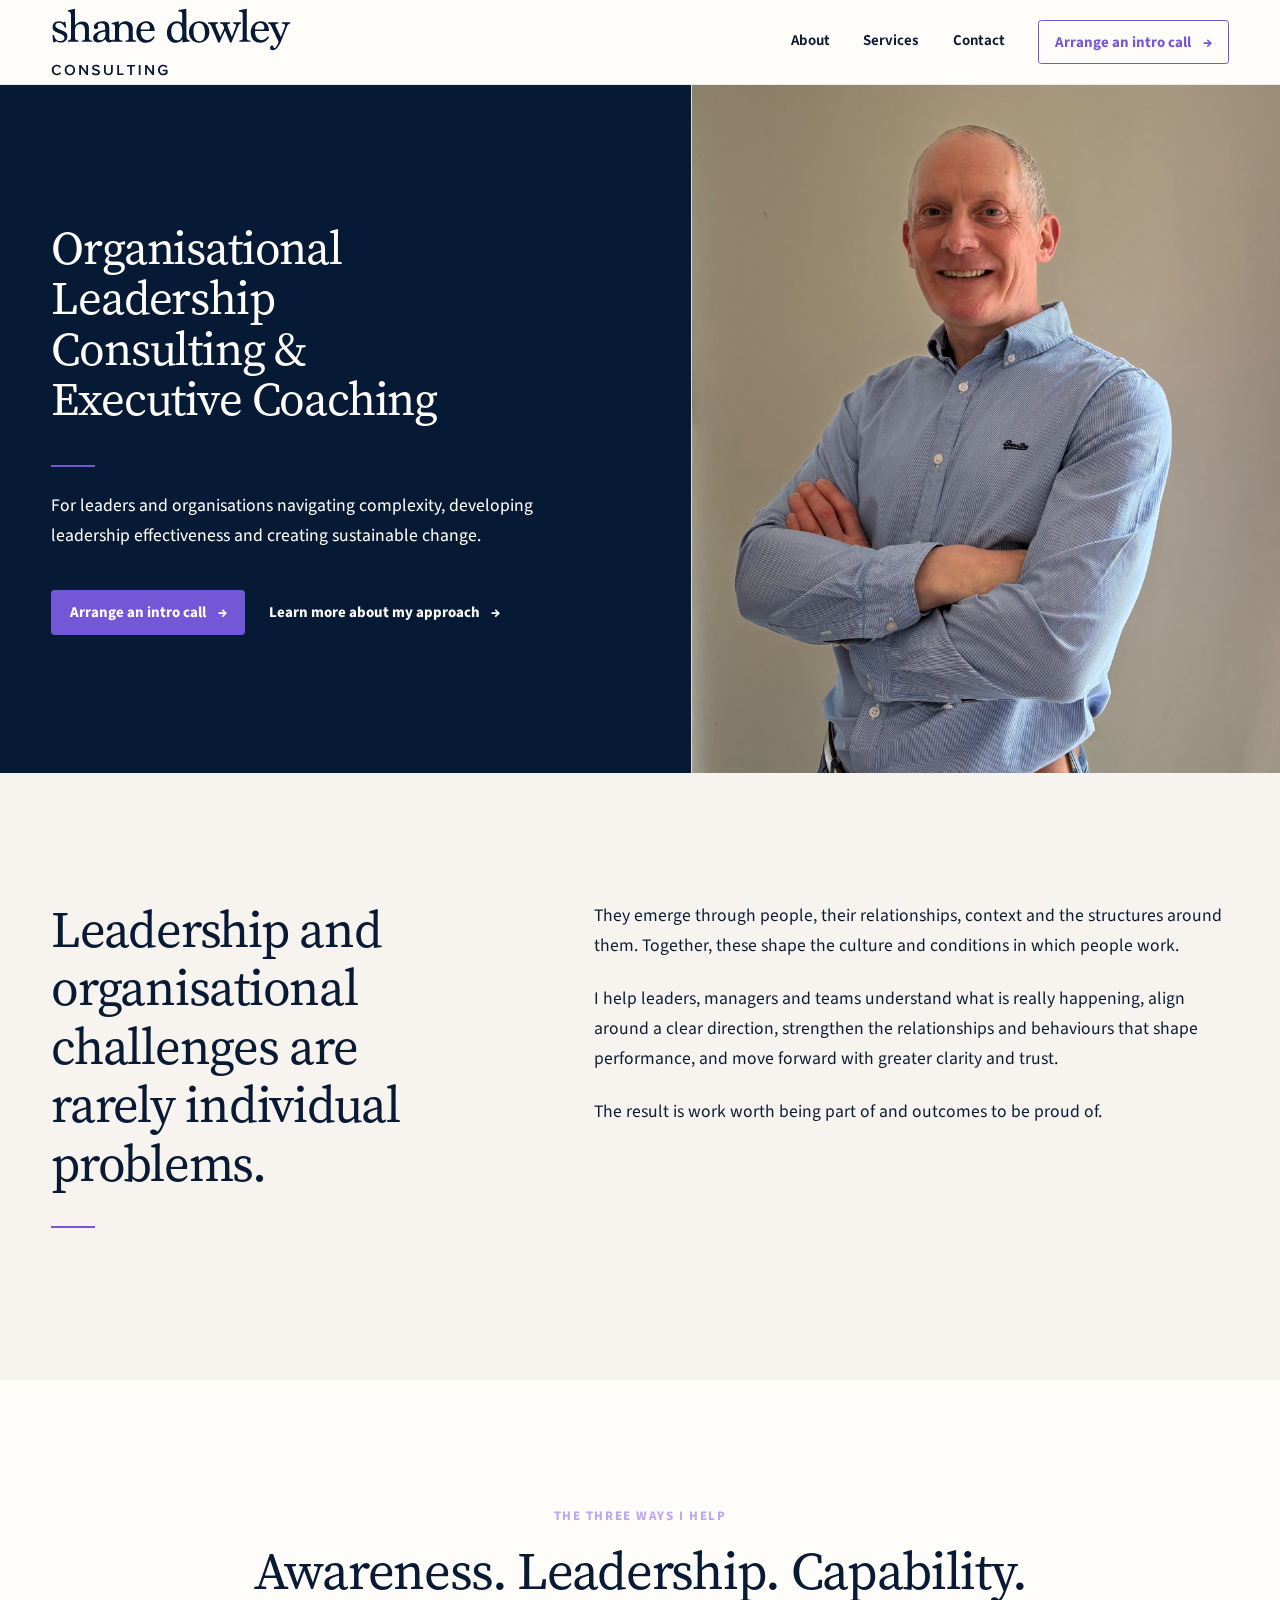
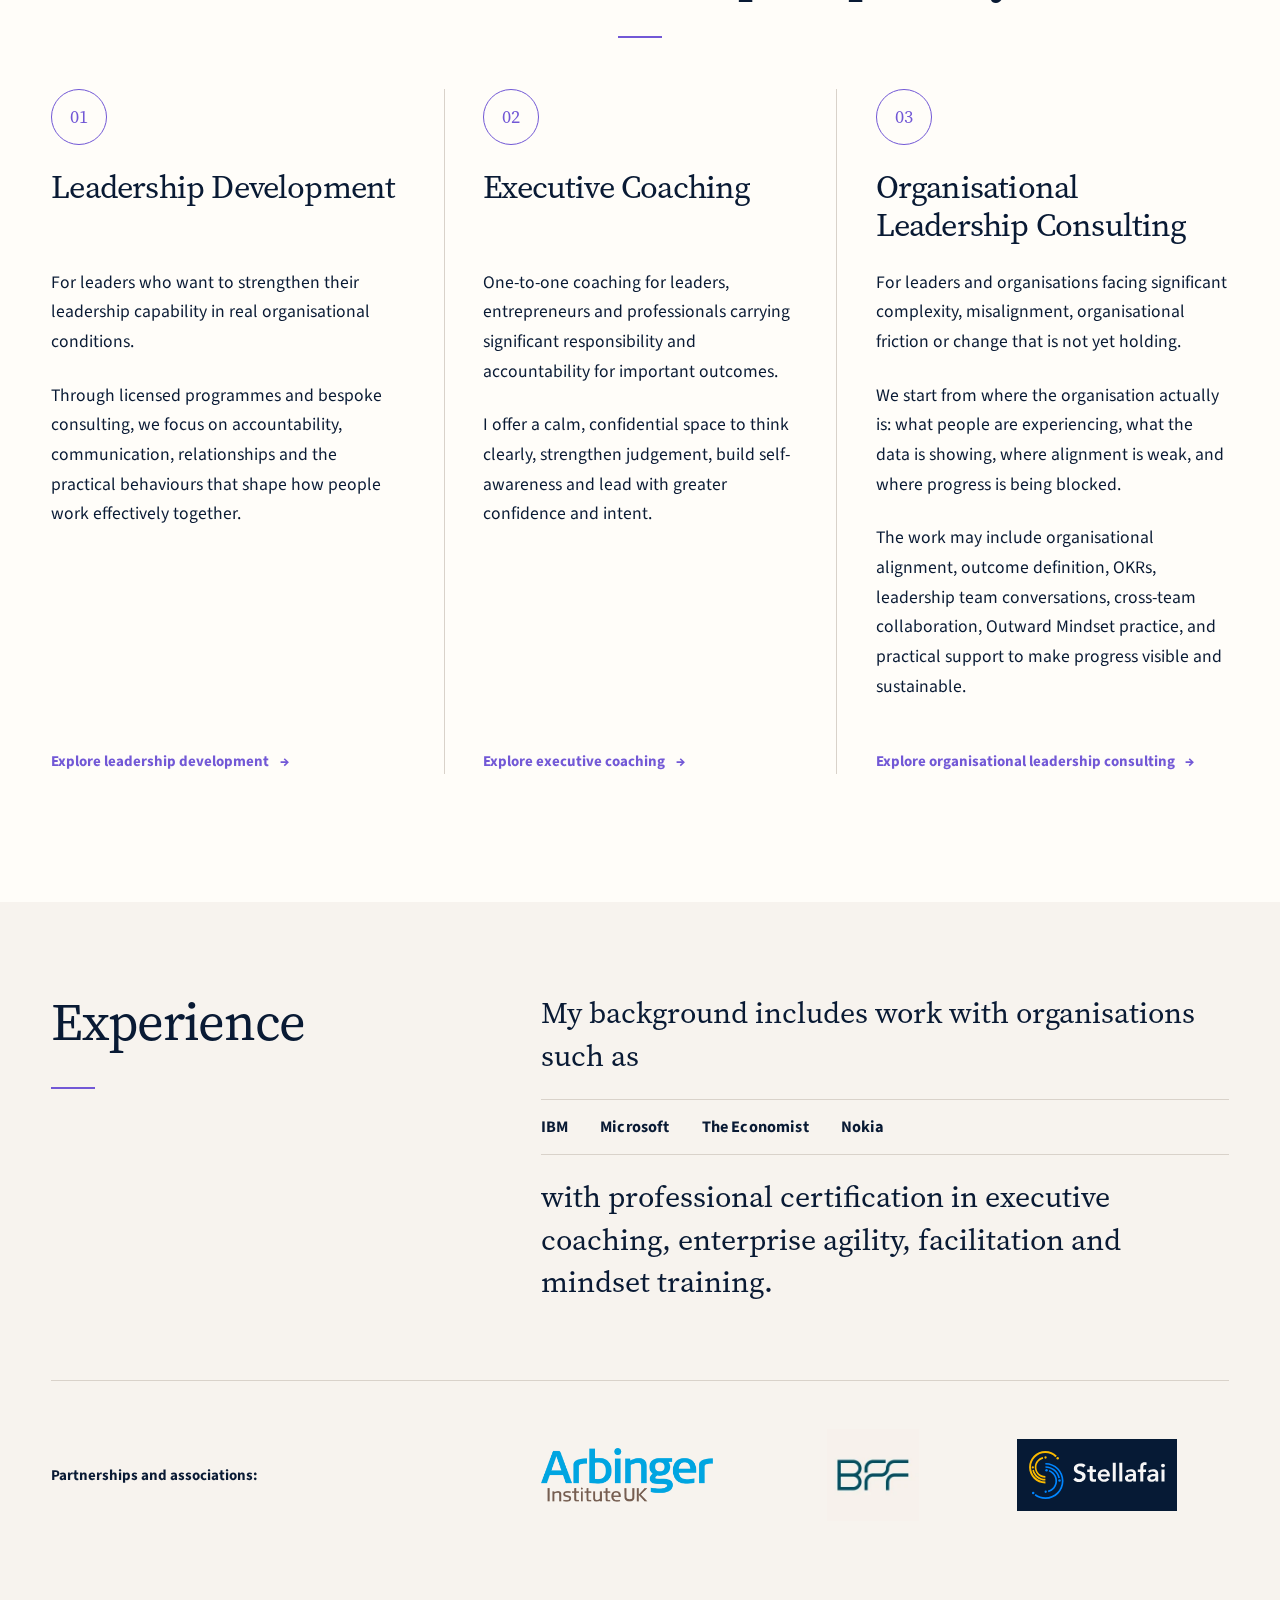
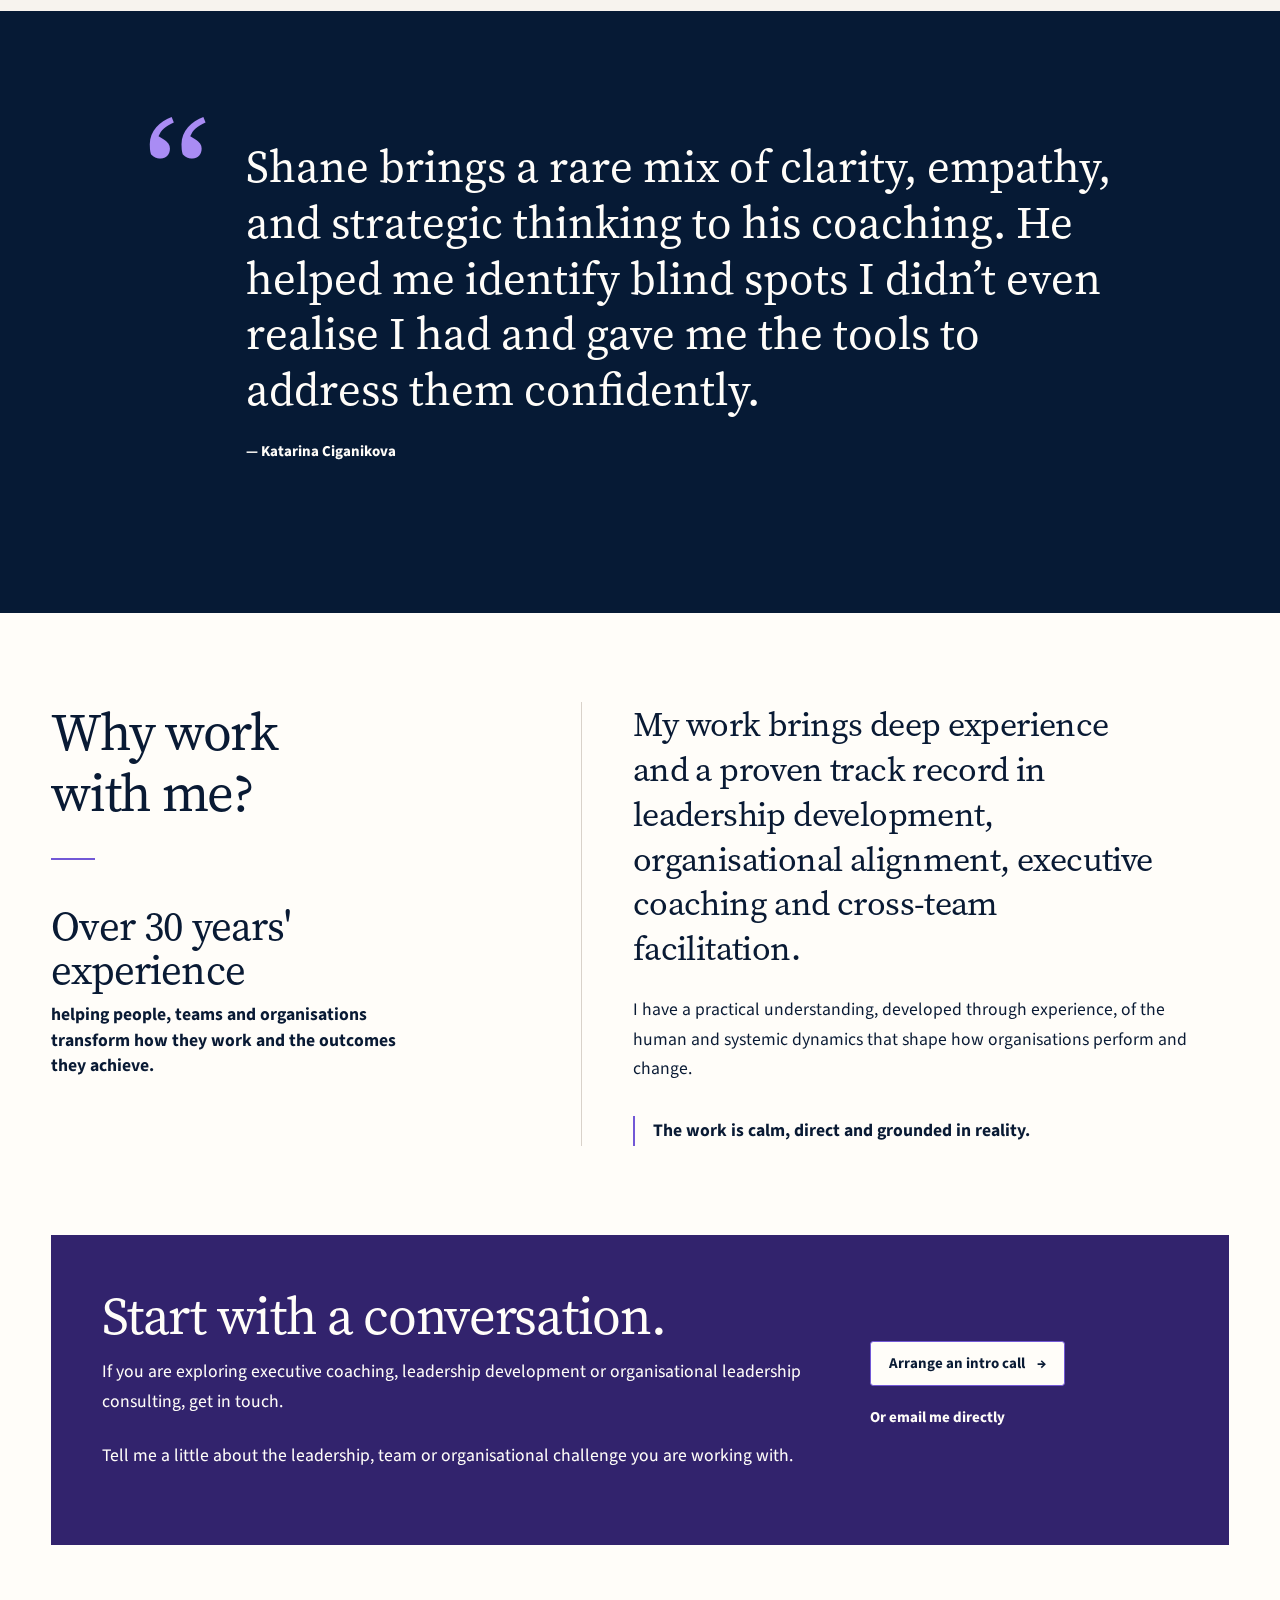
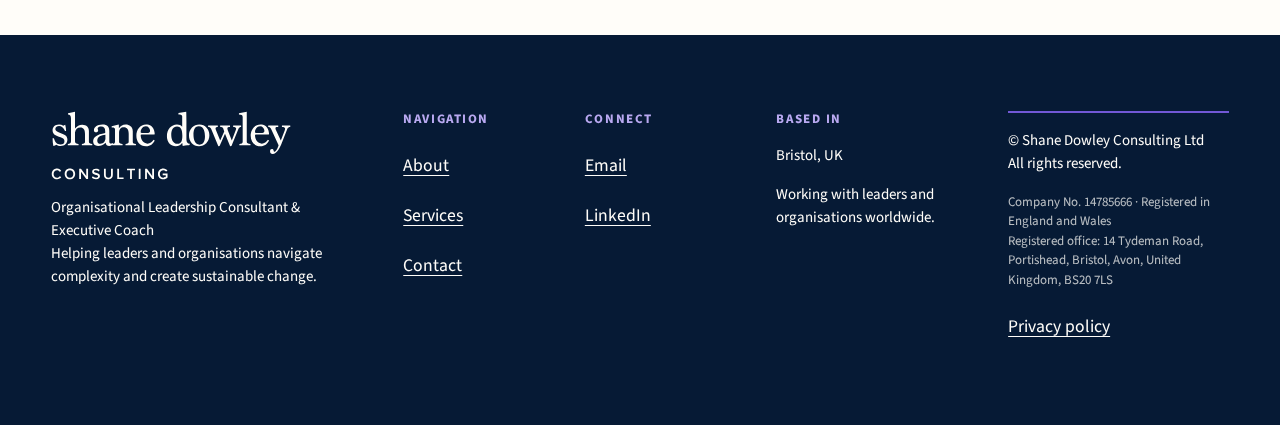
==== index.html @ 861326d1 "feat(site): publish production website" ====
<!doctype html>
<html lang="en-GB">
  <head>
    <meta charset="utf-8" />
    <meta name="viewport" content="width=device-width, initial-scale=1" />
    <meta
      name="description"
      content="For leaders and organisations navigating complexity, developing leadership effectiveness and creating sustainable change."
    />
    <meta name="theme-color" content="#061a35" />
    <title>
      Organisational Leadership Consulting &amp; Executive Coaching | Shane
      Dowley Consulting
    </title>
    <link rel="canonical" href="https://shanedowley.com/" />
    <link rel="icon" href="/favicon.ico" sizes="32x32" />
    <link rel="icon" href="/assets/brand/favicon.svg" type="image/svg+xml" />
    <link rel="apple-touch-icon" href="/assets/brand/apple-touch-icon.png" />
    <meta
      property="og:title"
      content="Organisational Leadership Consulting &amp; Executive Coaching | Shane Dowley Consulting"
    />
    <meta
      property="og:description"
      content="For leaders and organisations navigating complexity, developing leadership effectiveness and creating sustainable change."
    />
    <meta property="og:type" content="website" />
    <meta property="og:url" content="https://shanedowley.com/" />
    <meta
      property="og:image"
      content="https://shanedowley.com/assets/brand/linkedin-share.png"
    />
    <meta property="og:image:width" content="1200" />
    <meta property="og:image:height" content="630" />
    <meta
      property="og:image:alt"
      content="Shane Dowley Consulting — Organisational Leadership Consulting &amp; Executive Coaching"
    />
    <link rel="stylesheet" href="assets/css/site.css" />
    <script src="assets/js/site.js" defer></script>
  </head>
  <body>
    <a class="skip-link" href="#main">Skip to content</a>

    <header class="site-header" data-site-navigation>
      <div class="container site-header__inner">
        <a class="site-brand" href="index.html">
          <img
            class="brand-asset"
            src="assets/brand/shane-dowley-consulting-logo-dark.svg"
            alt="Shane Dowley Consulting"
          />
        </a>

        <button
          class="menu-toggle"
          type="button"
          aria-expanded="false"
          aria-controls="primary-navigation"
          data-menu-toggle
          hidden
        >
          Menu
        </button>

        <nav
          class="primary-nav"
          id="primary-navigation"
          aria-label="Primary"
          data-menu-panel
          data-open="false"
        >
          <a class="primary-nav__link" href="about.html">About</a>
          <a class="primary-nav__link" href="services.html">Services</a>
          <a class="primary-nav__link" href="contact.html">Contact</a>
          <a
            class="intro-link"
            href="https://calendly.com/shanedowley/intro-session"
            >Arrange an intro call <span aria-hidden="true">→</span></a
          >
        </nav>
      </div>
    </header>

    <main id="main" tabindex="-1">
      <section class="home-hero" aria-labelledby="home-heading">
        <div class="home-hero__grid">
          <div class="home-hero__content">
            <h1 id="home-heading">
              Organisational Leadership Consulting &amp; Executive Coaching
            </h1>
            <span class="accent-rule" aria-hidden="true"></span>
            <p>
              For leaders and organisations navigating complexity, developing
              leadership effectiveness and creating sustainable change.
            </p>
            <div class="cluster home-hero__actions">
              <a
                class="button-link"
                href="https://calendly.com/shanedowley/intro-session"
                >Arrange an intro call <span aria-hidden="true">→</span></a
              >
              <a class="text-link" href="about.html"
                >Learn more about my approach
                <span aria-hidden="true">→</span></a
              >
            </div>
          </div>
          <div class="portrait-media home-hero__portrait">
            <picture class="portrait-media__picture">
              <source
                srcset="assets/img/shane-portrait.webp"
                type="image/webp"
              />
              <img
                class="portrait-media__image"
                src="assets/img/shane-portrait.jpg"
                alt="Shane Dowley"
                width="1800"
                height="2689"
                loading="eager"
                fetchpriority="high"
                decoding="async"
              />
            </picture>
          </div>
        </div>
      </section>

      <section
        class="section section--spacious"
        aria-labelledby="positioning-heading"
      >
        <div class="container positioning-grid">
          <div>
            <h2 class="positioning-grid__statement" id="positioning-heading">
              Leadership and organisational challenges are rarely individual
              problems.
            </h2>
            <span class="accent-rule" aria-hidden="true"></span>
          </div>
          <div class="reading-width">
            <p>
              They emerge through people, their relationships, context and the
              structures around them. Together, these shape the culture and
              conditions in which people work.
            </p>
            <p>
              I help leaders, managers and teams understand what is really
              happening, align around a clear direction, strengthen the
              relationships and behaviours that shape performance, and move
              forward with greater clarity and trust.
            </p>
            <p>
              The result is work worth being part of and outcomes to be proud
              of.
            </p>
          </div>
        </div>
      </section>

      <section
        class="section section--spacious services-overview"
        aria-labelledby="services-heading"
      >
        <div class="container">
          <div class="section-heading--centred">
            <p class="site-footer__heading">The three ways I help</p>
            <h2 id="services-heading">Awareness. Leadership. Capability.</h2>
            <span class="accent-rule" aria-hidden="true"></span>
          </div>

          <div class="service-summaries">
            <article class="service-summary">
              <span class="service-marker" aria-hidden="true">01</span>
              <h3>Leadership Development</h3>
              <p>
                For leaders who want to strengthen their leadership capability
                in real organisational conditions.
              </p>
              <p>
                Through licensed programmes and bespoke consulting, we focus on
                accountability, communication, relationships and the practical
                behaviours that shape how people work effectively together.
              </p>
              <a class="text-link" href="services.html#leadership-development"
                >Explore leadership development
                <span aria-hidden="true">→</span></a
              >
            </article>

            <article class="service-summary">
              <span class="service-marker" aria-hidden="true">02</span>
              <h3>Executive Coaching</h3>
              <p>
                One-to-one coaching for leaders, entrepreneurs and professionals
                carrying significant responsibility and accountability for
                important outcomes.
              </p>
              <p>
                I offer a calm, confidential space to think clearly, strengthen
                judgement, build self-awareness and lead with greater confidence
                and intent.
              </p>
              <a class="text-link" href="services.html#executive-coaching"
                >Explore executive coaching <span aria-hidden="true">→</span></a
              >
            </article>

            <article class="service-summary">
              <span class="service-marker" aria-hidden="true">03</span>
              <h3>Organisational Leadership Consulting</h3>
              <p>
                For leaders and organisations facing significant complexity,
                misalignment, organisational friction or change that is not yet
                holding.
              </p>
              <p>
                We start from where the organisation actually is: what people
                are experiencing, what the data is showing, where alignment is
                weak, and where progress is being blocked.
              </p>
              <p>
                The work may include organisational alignment, outcome
                definition, OKRs, leadership team conversations, cross-team
                collaboration, Outward Mindset practice, and practical support
                to make progress visible and sustainable.
              </p>
              <a
                class="text-link"
                href="services.html#organisational-leadership-consulting"
                >Explore organisational leadership consulting
                <span aria-hidden="true">→</span></a
              >
            </article>
          </div>
        </div>
      </section>

      <section
        class="section experience-associations"
        aria-labelledby="experience-heading"
      >
        <div class="container">
          <div class="experience-introduction">
            <div>
              <h2 id="experience-heading">Experience</h2>
              <span class="accent-rule" aria-hidden="true"></span>
            </div>

            <p class="experience-statement">
              My background includes work with organisations such as
              <span
                class="organisation-names"
                aria-label="IBM Microsoft The Economist Nokia"
              >
                <span>IBM</span>
                <span>Microsoft</span>
                <span>The Economist</span>
                <span>Nokia</span>
              </span>
              <span class="credentials-continuation">
                with professional certification in executive coaching,
                enterprise agility, facilitation and mindset training.
              </span>
            </p>
          </div>

          <div class="association-group">
            <p class="association-label">Partnerships and associations:</p>

            <div class="association-marks">
              <a
                href="https://www.arbingerinstitute.co.uk/"
                target="_blank"
                rel="noopener noreferrer"
                aria-label="Visit Arbinger Institute UK website"
              >
                <picture class="association-mark association-mark--arbinger">
                  <source
                    srcset="assets/associations/arbinger-institute-uk-logo.webp"
                    type="image/webp"
                  />
                  <img
                    src="assets/associations/arbinger-institute-uk-logo.png"
                    alt="Arbinger Institute UK"
                    width="640"
                    height="202"
                    loading="lazy"
                  />
                </picture>
              </a>

              <a
                href="https://www.betterfasterfurther.com/"
                target="_blank"
                rel="noopener noreferrer"
                aria-label="Visit Better Faster Further website"
              >
                <picture class="association-mark association-mark--bff">
                  <source
                    srcset="assets/associations/better-faster-further-logo.webp"
                    type="image/webp"
                  />
                  <img
                    src="assets/associations/better-faster-further-logo.jpg"
                    alt="Better Faster Further"
                    width="200"
                    height="200"
                    loading="lazy"
                  />
                </picture>
              </a>

              <a
                href="https://www.stellafai.com/"
                target="_blank"
                rel="noopener noreferrer"
                aria-label="Visit Stellafai website"
              >
                <span class="association-mark association-mark--stellafai">
                  <img
                    src="assets/associations/stellafai-logo.svg"
                    alt="Stellafai"
                    width="198"
                    height="70"
                    loading="lazy"
                  />
                </span>
              </a>
            </div>
          </div>
        </div>
      </section>

      <section
        class="section section--spacious testimonial"
        aria-label="Client testimonial"
      >
        <div class="container testimonial__inner">
          <blockquote>
            <p>
              Shane brings a rare mix of clarity, empathy, and strategic
              thinking to his coaching. He helped me identify blind spots I
              didn’t even realise I had and gave me the tools to address them
              confidently.
            </p>
            <cite>— Katarina Ciganikova</cite>
          </blockquote>
        </div>
      </section>

      <section
        class="section section--spacious why-section"
        aria-labelledby="why-heading"
      >
        <div class="container why-layout">
          <div class="why-heading-group">
            <h2 id="why-heading">Why work with me?</h2>
            <span class="accent-rule" aria-hidden="true"></span>
            <p class="experience-anchor">
              <strong>Over 30 years' experience</strong> helping people, teams
              and organisations transform how they work and the outcomes they
              achieve.
            </p>
          </div>

          <div class="why-argument">
            <p class="why-lead">
              My work brings deep experience and a proven track record in
              leadership development, organisational alignment, executive
              coaching and cross-team facilitation.
            </p>
            <p>
              I have a practical understanding, developed through experience, of
              the human and systemic dynamics that shape how organisations
              perform and change.
            </p>
            <p class="why-close">
              The work is calm, direct and grounded in reality.
            </p>
          </div>
        </div>
      </section>

      <section
        class="conversation-section"
        aria-labelledby="conversation-heading"
      >
        <div class="container conversation-panel">
          <div>
            <h2 id="conversation-heading">Start with a conversation.</h2>
            <p>
              If you are exploring executive coaching, leadership development or
              organisational leadership consulting, get in touch.
            </p>
            <p>
              Tell me a little about the leadership, team or organisational
              challenge you are working with.
            </p>
          </div>
          <div class="conversation-panel__actions">
            <a
              class="button-link"
              href="https://calendly.com/shanedowley/intro-session"
              >Arrange an intro call <span aria-hidden="true">→</span></a
            >
            <a class="text-link" href="mailto:shane@shanedowley.com"
              >Or email me directly</a
            >
          </div>
        </div>
      </section>
    </main>

    <footer class="site-footer">
      <div class="container site-footer__grid">
        <div class="site-footer__brand">
          <a class="site-brand" href="index.html">
            <img
              class="brand-asset"
              src="assets/brand/shane-dowley-consulting-logo-light.svg"
              alt="Shane Dowley Consulting"
            />
          </a>
          <p>
            Organisational Leadership Consultant &amp; Executive Coach<br />Helping
            leaders and organisations navigate complexity and create sustainable
            change.
          </p>
        </div>
        <div>
          <h2 class="site-footer__heading">Navigation</h2>
          <nav aria-label="Footer">
            <a href="about.html">About</a>
            <a href="services.html">Services</a>
            <a href="contact.html">Contact</a>
          </nav>
        </div>
        <div>
          <h2 class="site-footer__heading">Connect</h2>
          <nav aria-label="Connect">
            <a href="mailto:shane@shanedowley.com">Email</a>
            <a href="https://www.linkedin.com/in/shanedowley/">LinkedIn</a>
          </nav>
        </div>
        <div>
          <h2 class="site-footer__heading">Based in</h2>
          <p>Bristol, UK</p>
          <p>Working with leaders and organisations worldwide.</p>
        </div>
        <div class="site-footer__legal">
          <p>© Shane Dowley Consulting Ltd<br />All rights reserved.</p>
          <p class="site-footer__company-details">
            Company No. 14785666 · Registered in England and Wales<br />Registered
            office: 14 Tydeman Road, Portishead, Bristol, Avon, United Kingdom,
            BS20 7LS
          </p>
          <a href="privacy.html">Privacy policy</a>
        </div>
      </div>
    </footer>
  </body>
</html>
---- assets/css/site.css ----
/*
 * Shane Dowley Consulting — shared site foundations
 *
 * This file contains tokens, resilient defaults and layout primitives only.
 * Page components are added by their implementation stories.
 */

@font-face {
  font-family: "Source Serif 4";
  src: url("../fonts/source-serif-4-regular.woff2") format("woff2");
  font-style: normal;
  font-weight: 400;
  font-display: swap;
}

@font-face {
  font-family: "Source Sans 3";
  src: url("../fonts/source-sans-3-variable.woff2") format("woff2");
  font-style: normal;
  font-weight: 200 900;
  font-display: swap;
}

:root {
  color-scheme: light;

  /* Colour palette, derived from the approved final mockups. */
  --color-ink: #091a34;
  --color-navy: #061a35;
  --color-navy-soft: #102846;
  --color-cream: #f7f3ee;
  --color-paper: #fffdf9;
  --color-lavender: #7258d6;
  --color-lavender-light: #ece7f8;
  --color-muted: #566174;
  --color-border: #d9d2ca;
  --color-focus: var(--color-lavender);

  /* Approved self-hosted typography with durable system fallbacks. */
  --font-display: "Source Serif 4", Georgia, "Times New Roman", Times, serif;
  --font-body: "Source Sans 3", Inter, ui-sans-serif, -apple-system,
    BlinkMacSystemFont, "Segoe UI", sans-serif;
  --font-size-xs: 0.8125rem;
  --font-size-sm: 0.9375rem;
  --font-size-body: clamp(1rem, 0.96rem + 0.18vw, 1.125rem);
  --font-size-h3: clamp(1.45rem, 1.22rem + 1vw, 2.1rem);
  --font-size-h2: clamp(2rem, 1.48rem + 2.25vw, 3.6rem);
  --font-size-h1: clamp(2.65rem, 1.74rem + 3.8vw, 5.4rem);
  --line-height-tight: 1.08;
  --line-height-heading: 1.16;
  --line-height-body: 1.68;

  /* Spacing and responsive layout. */
  --space-2xs: 0.375rem;
  --space-xs: 0.625rem;
  --space-sm: 1rem;
  --space-md: 1.5rem;
  --space-lg: clamp(2rem, 4vw, 3.5rem);
  --space-xl: clamp(3.5rem, 7vw, 6rem);
  --space-2xl: clamp(5rem, 10vw, 8.5rem);
  --content-width: 74rem;
  --reading-width: 46rem;
  --gutter: clamp(1.25rem, 4vw, 4rem);
  --touch-target: 2.75rem;
  --border-width: 1px;
  --radius-small: 0.2rem;
}

*,
*::before,
*::after {
  box-sizing: border-box;
}

html {
  scroll-behavior: smooth;
  -webkit-text-size-adjust: 100%;
}

body {
  margin: 0;
  color: var(--color-ink);
  background: var(--color-cream);
  font-family: var(--font-body);
  font-size: var(--font-size-body);
  line-height: var(--line-height-body);
  text-rendering: optimizeLegibility;
}

main {
  display: block;
}

img,
picture,
svg,
video {
  display: block;
  max-width: 100%;
}

img,
video {
  height: auto;
}

button,
input,
select,
textarea {
  color: inherit;
  font: inherit;
}

button,
[type="button"],
[type="submit"],
[type="reset"] {
  min-height: var(--touch-target);
}

a {
  color: inherit;
  text-decoration-thickness: 0.08em;
  text-underline-offset: 0.2em;
}

:focus-visible {
  outline: 3px solid var(--color-focus);
  outline-offset: 4px;
}

::selection {
  color: var(--color-paper);
  background: var(--color-navy);
}

h1,
h2,
h3 {
  margin-block: 0 0.65em;
  font-family: var(--font-display);
  font-weight: 400;
  letter-spacing: -0.025em;
}

h1 {
  font-size: var(--font-size-h1);
  line-height: var(--line-height-tight);
}

h2 {
  font-size: var(--font-size-h2);
  line-height: var(--line-height-heading);
}

h3 {
  font-size: var(--font-size-h3);
  line-height: var(--line-height-heading);
}

p,
ul,
ol,
blockquote {
  margin-block: 0 var(--space-md);
}

ul,
ol {
  padding-inline-start: 1.25em;
}

blockquote {
  margin-inline: 0;
}

/* First keyboard focus target on every production page. */
.skip-link {
  position: fixed;
  inset-block-start: var(--space-sm);
  inset-inline-start: var(--space-sm);
  z-index: 1000;
  padding: 0.65rem 1rem;
  color: var(--color-paper);
  background: var(--color-navy);
  font-size: var(--font-size-sm);
  font-weight: 700;
  transform: translateY(calc(-100% - 2rem));
}

.skip-link:focus {
  color: var(--color-paper);
  transform: translateY(0);
}

/* Shared width and spacing primitives. */
.container {
  width: min(calc(100% - (2 * var(--gutter))), var(--content-width));
  margin-inline: auto;
}

.reading-width {
  max-width: var(--reading-width);
}

.section {
  padding-block: var(--space-xl);
}

.section--spacious {
  padding-block: var(--space-2xl);
}

.stack > * {
  margin-block: 0;
}

.stack > * + * {
  margin-block-start: var(--stack-space, var(--space-md));
}

.cluster {
  display: flex;
  flex-wrap: wrap;
  gap: var(--cluster-space, var(--space-sm));
  align-items: var(--cluster-align, center);
}

.grid {
  display: grid;
  grid-template-columns: repeat(
    auto-fit,
    minmax(min(100%, var(--grid-min, 17rem)), 1fr)
  );
  gap: var(--grid-space, var(--space-lg));
}

/* Shared site chrome. */
.visually-hidden {
  position: absolute;
  width: 1px;
  height: 1px;
  padding: 0;
  margin: -1px;
  overflow: hidden;
  clip: rect(0 0 0 0);
  white-space: nowrap;
  border: 0;
}

.site-header {
  position: relative;
  z-index: 20;
  background: var(--color-paper);
  border-block-end: var(--border-width) solid rgba(9, 26, 52, 0.08);
}

.site-header__inner {
  min-height: 5.25rem;
  display: flex;
  align-items: center;
  justify-content: space-between;
  gap: var(--space-lg);
}

.site-brand {
  flex: 0 1 auto;
  color: inherit;
  text-decoration: none;
}

.site-brand:hover {
  color: inherit;
}

.brand-asset {
  display: block;
  width: clamp(11.5rem, 21vw, 15rem);
}

.brand-asset:is(img) {
  height: auto;
  aspect-ratio: 656.562 / 188.024;
}

.brand-asset img {
  width: 100%;
  height: auto;
}

/*
 * Development preview only. The supplied opaque light logo remains untouched
 * and is viewport-cropped here solely for legacy asset-treatment inspection.
 * Production pages use the approved dark and light SVG masters directly.
 */
.brand-asset--preview-light {
  position: relative;
  height: clamp(3.5rem, 6.7vw, 4.75rem);
  overflow: hidden;
  background: #17172f;
}

.brand-asset--preview-light img {
  position: absolute;
  inset-block-start: -0.625rem;
  inset-inline-end: 0;
  width: clamp(31rem, 56vw, 37.5rem);
  max-width: none;
  height: auto;
}

.menu-toggle {
  display: none;
  min-width: var(--touch-target);
  padding: 0.55rem 0.75rem;
  border: var(--border-width) solid var(--color-border);
  border-radius: var(--radius-small);
  color: var(--color-ink);
  background: transparent;
  font-weight: 700;
  cursor: pointer;
}

.menu-toggle:hover {
  border-color: var(--color-lavender);
}

.primary-nav {
  display: flex;
  align-items: center;
  gap: clamp(1.25rem, 2.6vw, 2.5rem);
}

.primary-nav__link {
  min-height: var(--touch-target);
  display: inline-flex;
  align-items: center;
  padding-block: 0.35rem;
  border-block-end: 2px solid transparent;
  color: var(--color-ink);
  font-size: var(--font-size-sm);
  font-weight: 650;
  text-decoration: none;
}

.primary-nav__link:hover {
  color: var(--color-lavender);
}

.primary-nav__link[aria-current="page"] {
  color: var(--color-lavender);
  border-block-end-color: currentColor;
}

.intro-link {
  min-height: var(--touch-target);
  display: inline-flex;
  align-items: center;
  justify-content: center;
  gap: 0.75rem;
  padding: 0.65rem 1rem;
  border: var(--border-width) solid var(--color-lavender);
  border-radius: var(--radius-small);
  color: var(--color-lavender);
  background: transparent;
  font-size: var(--font-size-sm);
  font-weight: 700;
  line-height: 1.25;
  text-decoration: none;
}

.intro-link:hover {
  color: var(--color-paper);
  background: var(--color-lavender);
}

.site-footer {
  padding-block: clamp(3rem, 6vw, 4.75rem);
  color: var(--color-paper);
  background: var(--color-navy);
}

.site-footer__grid {
  display: grid;
  grid-template-columns: minmax(14rem, 1.5fr) 0.65fr 0.7fr 0.9fr 1.1fr;
  gap: clamp(1.75rem, 4vw, 3.75rem);
  align-items: start;
}

.site-footer__brand .brand-asset--preview-light {
  width: 15rem;
  height: 4.8rem;
  margin-block-end: var(--space-sm);
}

.site-footer__brand .brand-asset--preview-light img {
  width: 37.5rem;
}

.site-footer__brand .site-brand .brand-asset:is(img) {
  width: 15rem;
  margin-block-end: var(--space-sm);
}

.site-footer__heading {
  margin-block: 0 var(--space-sm);
  color: #b9a9f1;
  font-family: var(--font-body);
  font-size: var(--font-size-xs);
  font-weight: 750;
  letter-spacing: 0.12em;
  line-height: 1.3;
  text-transform: uppercase;
}

.site-footer p {
  margin-block-end: var(--space-sm);
  font-size: var(--font-size-sm);
  line-height: 1.55;
}

.site-footer nav {
  display: grid;
  gap: var(--space-2xs);
}

.site-footer a:not(.site-brand) {
  width: fit-content;
  min-height: var(--touch-target);
  display: inline-flex;
  align-items: center;
  color: var(--color-paper);
}

.site-footer a:not(.site-brand):hover {
  color: #d9d0ff;
}

.site-footer a:focus-visible {
  outline-color: var(--color-paper);
}

.site-footer__legal {
  padding-block-start: var(--space-sm);
  border-block-start: 2px solid var(--color-lavender);
}

.site-footer .site-footer__company-details {
  color: rgba(255, 253, 249, 0.72);
  font-size: var(--font-size-xs);
  line-height: 1.5;
}

.chrome-preview-main {
  min-height: 52vh;
  background: var(--color-cream);
}

.chrome-preview-main h1 {
  max-width: 14ch;
}

/* Homepage. */
.home-hero {
  color: var(--color-paper);
  background: var(--color-navy);
}

.home-hero__grid {
  min-height: clamp(34rem, 54vw, 43rem);
  display: grid;
  grid-template-columns: minmax(0, 1.08fr) minmax(22rem, 0.92fr);
}

.home-hero__content {
  display: flex;
  flex-direction: column;
  justify-content: center;
  padding-block: var(--space-xl);
  padding-inline-start: max(var(--gutter), calc((100vw - var(--content-width)) / 2));
  padding-inline-end: clamp(1.5rem, 4vw, 4rem);
}

.home-hero h1 {
  max-width: 18ch;
  font-size: clamp(2.7rem, 3.65vw, 4.25rem);
}

.home-hero__content > p {
  max-width: 34rem;
}

.accent-rule {
  width: 2.75rem;
  height: 2px;
  display: block;
  margin-block: var(--space-xs) var(--space-md);
  background: var(--color-lavender);
}

.home-hero__actions {
  --cluster-space: var(--space-md);
  margin-block-start: var(--space-sm);
}

.button-link {
  min-height: var(--touch-target);
  display: inline-flex;
  align-items: center;
  justify-content: center;
  gap: 0.75rem;
  padding: 0.75rem 1.1rem;
  border: var(--border-width) solid var(--color-lavender);
  border-radius: var(--radius-small);
  color: var(--color-paper);
  background: var(--color-lavender);
  font-size: var(--font-size-sm);
  font-weight: 700;
  line-height: 1.25;
  text-decoration: none;
}

.button-link:hover {
  color: var(--color-lavender);
  background: var(--color-paper);
}

.text-link {
  min-height: var(--touch-target);
  display: inline-flex;
  align-items: center;
  gap: 0.65rem;
  font-size: var(--font-size-sm);
  font-weight: 700;
  text-decoration: none;
}

.home-hero .text-link:hover {
  color: #d9d0ff;
}

.portrait-media {
  min-height: 28rem;
  position: relative;
  overflow: hidden;
  border-inline-start: var(--border-width) solid rgba(255, 253, 249, 0.18);
  background: #d9d3cb;
}

.portrait-media__picture {
  position: absolute;
  inset: 0;
  display: block;
}

.portrait-media__image {
  width: 100%;
  height: 100%;
  display: block;
  object-fit: cover;
  object-position: 50% 40%;
}

@media (min-width: 90.0625rem) {
  .home-hero__portrait .portrait-media__image {
    object-position: 50% -6vw;
  }
}

.positioning-grid {
  display: grid;
  grid-template-columns: minmax(0, 0.82fr) minmax(0, 1.18fr);
  gap: clamp(2.5rem, 8vw, 8rem);
  align-items: start;
}

.positioning-grid__statement {
  max-width: 14ch;
  font-family: var(--font-display);
  font-size: clamp(2rem, 1.55rem + 2vw, 3.4rem);
  line-height: var(--line-height-heading);
}

.services-overview {
  background: var(--color-paper);
}

.section-heading--centred {
  max-width: 52rem;
  margin-inline: auto;
  text-align: center;
}

.section-heading--centred .accent-rule {
  margin-inline: auto;
}

.service-summaries {
  display: grid;
  grid-template-columns: repeat(3, minmax(0, 1fr));
  margin-block-start: var(--space-lg);
}

.service-summary {
  min-width: 0;
  display: flex;
  flex-direction: column;
  padding-inline: clamp(1.25rem, 3vw, 2.5rem);
  border-inline-start: var(--border-width) solid var(--color-border);
}

.service-summary h3 {
  min-block-size: 2.4em;
}

.service-summary:first-child {
  padding-inline-start: 0;
  border-inline-start: 0;
}

.service-summary:last-child {
  padding-inline-end: 0;
}

.service-marker {
  width: 3.5rem;
  height: 3.5rem;
  display: grid;
  place-items: center;
  margin-block-end: var(--space-md);
  border: var(--border-width) solid var(--color-lavender);
  border-radius: 50%;
  color: var(--color-lavender);
  font-family: var(--font-display);
  font-size: 1.15rem;
}

.service-summary .text-link {
  margin-block-start: auto;
  padding-block-start: var(--space-md);
  color: var(--color-lavender);
}

.service-summary .text-link:hover {
  color: var(--color-ink);
  text-decoration: underline;
}

.experience-associations {
  padding-block: clamp(4rem, 7vw, 6rem);
  background: var(--color-cream);
}

.experience-introduction {
  display: grid;
  grid-template-columns: minmax(14rem, 0.72fr) minmax(0, 1.28fr);
  gap: clamp(3rem, 8vw, 7rem);
  align-items: start;
}

.experience-statement {
  max-width: 43rem;
  margin: 0;
  font-family: var(--font-display);
  font-size: clamp(1.4rem, 1.15rem + 0.9vw, 2rem);
  line-height: 1.42;
}

.organisation-names {
  display: grid;
  grid-template-columns: repeat(4, max-content);
  gap: 0.55rem clamp(1.1rem, 2.5vw, 2.25rem);
  margin-block: 1.35rem;
  padding-block: 1rem;
  border-block: var(--border-width) solid var(--color-border);
  color: var(--color-ink);
  font-family: var(--font-body);
  font-size: clamp(0.9rem, 0.82rem + 0.25vw, 1.05rem);
  font-weight: 700;
  letter-spacing: 0.01em;
  line-height: 1.35;
}

.credentials-continuation {
  display: block;
  max-width: 39rem;
}

.association-group {
  display: grid;
  grid-template-columns: minmax(14rem, 0.72fr) minmax(0, 1.28fr);
  gap: clamp(3rem, 8vw, 7rem);
  align-items: center;
  margin-block-start: clamp(3rem, 6vw, 5rem);
  padding-block-start: clamp(2rem, 4vw, 3rem);
  border-block-start: var(--border-width) solid var(--color-border);
}

.association-label {
  margin: 0;
  font-size: var(--font-size-sm);
  font-weight: 700;
}

.association-marks {
  display: grid;
  grid-template-columns: minmax(0, 1.35fr) minmax(0, 0.8fr) minmax(0, 1.2fr);
  gap: clamp(1.5rem, 4vw, 3rem);
  align-items: center;
}

.association-mark,
.association-mark img {
  display: block;
}

.association-mark img {
  width: 100%;
  height: auto;
  margin-inline: auto;
  object-fit: contain;
}

.association-mark--arbinger {
  width: min(100%, 10.75rem);
}

.association-mark--bff {
  width: min(100%, 5.75rem);
}

.association-mark--stellafai {
  width: min(100%, 10rem);
  padding: 0.75rem;
  background: var(--color-navy);
}

.testimonial {
  color: var(--color-paper);
  background: var(--color-navy);
}

.testimonial__inner {
  max-width: 62rem;
  margin-inline: auto;
}

.testimonial blockquote {
  position: relative;
  padding-inline-start: clamp(3rem, 8vw, 7rem);
  font-family: var(--font-display);
  font-size: clamp(1.75rem, 1.35rem + 1.8vw, 3rem);
  line-height: 1.25;
}

.testimonial blockquote::before {
  content: "“";
  position: absolute;
  inset-block-start: -0.25em;
  inset-inline-start: 0;
  color: #a98cf4;
  font-size: 3.5em;
  line-height: 1;
}

.testimonial cite {
  display: block;
  margin-block-start: var(--space-md);
  font-family: var(--font-body);
  font-size: var(--font-size-sm);
  font-style: normal;
  font-weight: 700;
}

.why-section {
  padding-block: clamp(3.75rem, 7vw, 6rem);
  background: var(--color-paper);
}

.why-layout {
  display: grid;
  grid-template-columns: minmax(16rem, 0.78fr) minmax(0, 1.22fr);
  gap: clamp(3rem, 9vw, 8rem);
  align-items: start;
}

.why-heading-group h2 {
  max-width: 9ch;
}

.experience-anchor {
  max-width: 22rem;
  padding-block-start: 1.25rem;
  font-weight: 700;
  line-height: 1.45;
}

.experience-anchor strong {
  display: block;
  margin-block-end: 0.6rem;
  font-family: var(--font-display);
  font-size: clamp(1.8rem, 1.35rem + 1.5vw, 2.75rem);
  font-weight: 400;
  letter-spacing: -0.02em;
  line-height: var(--line-height-tight);
}

.why-argument {
  max-width: 42rem;
  padding-inline-start: clamp(2rem, 4vw, 3.75rem);
  border-inline-start: var(--border-width) solid var(--color-border);
}

.why-lead {
  max-width: 31ch;
  font-family: var(--font-display);
  font-size: clamp(1.55rem, 1.2rem + 1.15vw, 2.35rem);
  letter-spacing: -0.018em;
  line-height: 1.32;
}

.why-argument > p:not(.why-lead) {
  max-width: 36rem;
}

.why-close {
  margin-block: 2rem 0;
  padding-inline-start: 1.1rem;
  border-inline-start: 2px solid var(--color-lavender);
  font-weight: 700;
}

.conversation-section {
  padding-block: 0 var(--space-xl);
  background: var(--color-paper);
}

.conversation-panel {
  display: grid;
  grid-template-columns: minmax(0, 1.4fr) minmax(14rem, 0.6fr);
  gap: var(--space-lg);
  align-items: center;
  padding: clamp(1.75rem, 4vw, 3.25rem);
  color: var(--color-paper);
  background: #32236d;
}

.conversation-panel h2 {
  margin-block-end: var(--space-xs);
}

.conversation-panel__actions {
  display: grid;
  gap: var(--space-xs);
  justify-items: start;
}

.conversation-panel .button-link {
  color: var(--color-ink);
  background: var(--color-paper);
}

.conversation-panel .button-link:hover {
  color: var(--color-paper);
  background: transparent;
}

.conversation-panel .text-link:hover {
  color: #d9d0ff;
}

/* About page. */
.about-hero {
  color: var(--color-paper);
  background: var(--color-navy);
}

.about-hero__grid {
  min-height: clamp(42rem, 58vw, 51rem);
  display: grid;
  grid-template-columns: minmax(0, 1.03fr) minmax(22rem, 0.97fr);
}

.about-hero__content {
  display: flex;
  flex-direction: column;
  justify-content: center;
  padding-block: var(--space-xl);
  padding-inline-start: max(var(--gutter), calc((100vw - var(--content-width)) / 2));
  padding-inline-end: clamp(2rem, 5vw, 5rem);
}

.about-hero__content .accent-rule {
  margin-block: 0 var(--space-md);
}

.about-hero__eyebrow {
  margin-block-end: var(--space-xs);
  font-size: var(--font-size-xs);
  font-weight: 750;
  letter-spacing: 0.12em;
  line-height: 1.3;
  text-transform: uppercase;
}

.about-hero h1 {
  max-width: 14ch;
  font-size: clamp(2.7rem, 3.65vw, 4.25rem);
}

.about-hero__summary {
  max-width: 35rem;
}

.about-hero__portrait {
  min-height: 34rem;
}

@media (min-width: 90.0625rem) {
  .about-hero__portrait .portrait-media__image {
    object-position: 50% -6.25vw;
  }
}

.about-journey {
  background: var(--color-cream);
}

.about-journey__grid {
  display: grid;
  grid-template-columns: minmax(0, 1.12fr) minmax(20rem, 0.88fr);
  gap: clamp(3rem, 7vw, 7rem);
  align-items: start;
}

.about-journey__narrative {
  max-width: 44rem;
}

.about-journey__narrative h3 + p {
  font-size: 1.05em;
}

.about-journey__narrative h3:not(:first-child) {
  margin-block-start: var(--space-xl);
  padding-block-start: var(--space-lg);
  border-block-start: var(--border-width) solid var(--color-border);
}

.journey-testimonial {
  position: sticky;
  inset-block-start: var(--space-lg);
  padding-inline-start: clamp(2rem, 4vw, 4rem);
  border-inline-start: var(--border-width) solid var(--color-border);
}

.journey-testimonial blockquote {
  position: relative;
  padding-block-start: 4.5rem;
  font-family: var(--font-display);
  font-size: clamp(1.75rem, 1.35rem + 1.4vw, 2.7rem);
  line-height: 1.28;
}

.journey-testimonial blockquote::before {
  content: "“";
  position: absolute;
  inset-block-start: -0.25em;
  inset-inline-start: 0;
  color: var(--color-lavender);
  font-size: 4.5em;
  line-height: 1;
}

.journey-testimonial cite {
  display: block;
  margin-block-start: var(--space-md);
  padding-block-start: var(--space-sm);
  border-block-start: 2px solid var(--color-lavender);
  font-family: var(--font-body);
  font-size: var(--font-size-sm);
  font-style: normal;
  font-weight: 750;
}

.about-bring {
  background: var(--color-paper);
}

.about-bring__grid {
  display: grid;
  grid-template-columns: repeat(2, minmax(0, 1fr));
  margin-block-start: var(--space-lg);
}

.about-bring__column {
  min-width: 0;
  padding-inline: clamp(1.5rem, 4vw, 4rem);
}

.about-bring__column:first-child {
  padding-inline-start: 0;
}

.about-bring__column:last-child {
  padding-inline-end: 0;
  border-inline-start: var(--border-width) solid var(--color-border);
}

.about-bring__column h3:not(:first-child) {
  margin-block-start: var(--space-xl);
  padding-block-start: var(--space-lg);
  border-block-start: var(--border-width) solid var(--color-border);
}

.question-list {
  display: grid;
  gap: var(--space-xs);
  padding-inline-start: 0;
  list-style: none;
}

.question-list li {
  position: relative;
  padding-inline-start: 1.8rem;
}

.question-list li::before {
  content: "";
  position: absolute;
  inset-block-start: 0.55em;
  inset-inline-start: 0;
  width: 0.65rem;
  height: 0.65rem;
  border: 2px solid var(--color-lavender);
  border-radius: 50%;
}

.standout-line {
  padding-inline-start: var(--space-md);
  border-inline-start: 2px solid var(--color-lavender);
  font-family: var(--font-display);
  font-size: var(--font-size-h3);
  line-height: var(--line-height-heading);
}

.human-approach {
  background: var(--color-cream);
}

.human-approach__grid {
  display: grid;
  grid-template-columns: repeat(2, minmax(0, 1fr));
  gap: clamp(2.5rem, 7vw, 7rem);
  margin-block-start: var(--space-lg);
}

.human-approach__column {
  display: grid;
  gap: var(--space-lg);
  align-content: start;
}

/* Services page. */
.services-hero {
  color: var(--color-paper);
  background: var(--color-navy);
}

.services-hero__grid {
  min-height: clamp(38rem, 54vw, 47rem);
  display: grid;
  grid-template-columns: minmax(0, 1.03fr) minmax(22rem, 0.97fr);
}

.services-hero__content {
  display: flex;
  flex-direction: column;
  justify-content: center;
  padding-block: var(--space-xl);
  padding-inline-start: max(var(--gutter), calc((100vw - var(--content-width)) / 2));
  padding-inline-end: clamp(2rem, 5vw, 5rem);
}

.services-eyebrow {
  margin-block-end: var(--space-xs);
  color: var(--color-lavender);
  font-size: var(--font-size-xs);
  font-weight: 750;
  letter-spacing: 0.12em;
  line-height: 1.3;
  text-transform: uppercase;
}

.services-hero h1 {
  max-width: 15ch;
  font-size: clamp(2.7rem, 3.35vw, 4.25rem);
}

.services-hero__content > p:last-child {
  max-width: 34rem;
}

.services-image-placeholder {
  min-height: 28rem;
  display: grid;
  place-items: end center;
  padding: var(--space-lg);
  color: var(--color-muted);
  background:
    linear-gradient(145deg, rgba(114, 88, 214, 0.08), transparent 55%),
    #d9d3cb;
  text-align: center;
}

.services-image-placeholder span {
  max-width: 18rem;
  padding: 0.55rem 0.75rem;
  border: var(--border-width) dashed currentColor;
  background: var(--color-cream);
  font-size: var(--font-size-xs);
  font-weight: 700;
  letter-spacing: 0.06em;
  line-height: 1.35;
  text-transform: uppercase;
}

.services-hero__image {
  display: block;
  overflow: hidden;
  border-inline-start: var(--border-width) solid rgba(255, 253, 249, 0.18);
}

.services-hero__image img {
  width: 100%;
  height: 100%;
  display: block;
  object-fit: cover;
  object-position: 50% 50%;
}

.services-introduction {
  background: var(--color-cream);
}

.services-introduction__grid {
  display: grid;
  grid-template-columns: minmax(0, 0.86fr) minmax(0, 1.14fr);
  gap: clamp(2.5rem, 8vw, 8rem);
  align-items: start;
}

.services-introduction h2 {
  max-width: 16ch;
  font-size: clamp(2rem, 1.55rem + 1.7vw, 3.3rem);
}

.service-navigation {
  padding-block: var(--space-lg);
  background: var(--color-paper);
}

.service-summaries--services-page {
  margin-block-start: 0;
}

.service-summary--link {
  color: inherit;
  text-decoration: none;
}

.service-summary--link:hover h2,
.service-summary--link:hover .text-link {
  color: var(--color-lavender);
}

.service-summary--link h2 {
  min-block-size: 2.4em;
  font-size: clamp(1.4rem, 1.15rem + 0.65vw, 1.9rem);
}

.service-summary--link p {
  font-size: var(--font-size-sm);
  line-height: 1.6;
}

.service-summary__icon {
  width: 3.75rem;
  height: 3.75rem;
  margin-block-end: var(--space-md);
  fill: none;
  stroke: var(--color-lavender);
  stroke-linecap: round;
  stroke-linejoin: round;
  stroke-width: 1.7;
}

.service-detail {
  scroll-margin-block-start: var(--space-lg);
}

.service-detail--paper {
  background: var(--color-paper);
}

.service-detail--cream {
  background: var(--color-cream);
}

.service-detail__layout {
  width: min(100%, 100rem);
  margin-inline: auto;
  display: grid;
  grid-template-columns: minmax(18rem, 0.78fr) minmax(28rem, 1.32fr) minmax(17rem, 0.62fr);
  align-items: stretch;
  border-block-start: var(--border-width) solid var(--color-border);
}

.service-detail__visual {
  min-height: 34rem;
  display: grid;
  align-content: start;
  justify-items: center;
  padding: clamp(3rem, 6vw, 5.5rem) clamp(2rem, 5vw, 5rem);
  border-inline-end: var(--border-width) solid var(--color-border);
}

.service-detail__icon {
  width: clamp(7rem, 16vw, 10rem);
  height: auto;
  display: block;
}

.service-detail__content {
  min-width: 0;
  padding: clamp(3rem, 6vw, 5.5rem) clamp(2rem, 5vw, 5rem);
}

.service-detail__content h2 {
  font-size: clamp(2rem, 1.5rem + 1.6vw, 3.25rem);
}

.service-detail__content > p,
.service-detail__content > ul {
  max-width: 47rem;
}

.service-list {
  display: grid;
  grid-template-columns: repeat(2, minmax(0, 1fr));
  gap: 0.5rem clamp(1.75rem, 4vw, 3.5rem);
  padding-inline-start: 1.1rem;
}

.service-list li {
  padding-inline-start: 0.25rem;
}

.service-list li::marker {
  color: var(--color-lavender);
}

.service-list--questions {
  grid-template-columns: 1fr;
}

.service-detail__closing {
  padding-block-start: var(--space-sm);
  border-block-start: 2px solid var(--color-lavender);
  font-weight: 700;
}

.service-detail__aside {
  min-width: 0;
  display: flex;
  flex-direction: column;
  justify-content: center;
  gap: clamp(2.5rem, 5vw, 4.5rem);
  padding: clamp(2.5rem, 5vw, 4.5rem) clamp(1.5rem, 3vw, 3rem);
  border-inline-start: var(--border-width) solid var(--color-border);
}

.service-association {
  width: 100%;
  min-height: 7.5rem;
  display: grid;
  place-items: center;
}

.service-association__media,
.service-association__logo {
  display: block;
}

.service-association__media {
  width: 100%;
}

.service-association__logo {
  width: 100%;
  height: auto;
  margin-inline: auto;
  object-fit: contain;
}

.service-association--arbinger .service-association__media {
  max-width: 13rem;
}

.service-association--bff .service-association__media {
  max-width: 8.5rem;
}

.service-association--stellafai .service-association__media {
  max-width: 12rem;
  padding: var(--space-sm);
  background: var(--color-navy);
}

.service-testimonial {
  position: relative;
  padding-block-start: 3.5rem;
  font-family: var(--font-display);
  font-size: clamp(1.35rem, 1.05rem + 0.7vw, 1.85rem);
  line-height: 1.35;
}

.service-testimonial::before {
  content: "“";
  position: absolute;
  inset-block-start: -0.3em;
  inset-inline-start: 0;
  color: var(--color-lavender);
  font-size: 4.5em;
  line-height: 1;
}

.service-testimonial cite {
  display: block;
  margin-block-start: var(--space-md);
  padding-block-start: var(--space-sm);
  border-block-start: 2px solid var(--color-lavender);
  font-family: var(--font-body);
  font-size: var(--font-size-sm);
  font-style: normal;
  font-weight: 750;
}

.service-testimonial cite small {
  display: block;
  margin-block-start: 0.25rem;
  font-weight: 500;
}

.service-detail__aside--partner-only {
  justify-content: flex-start;
}

.services-process {
  background: var(--color-lavender-light);
}

.services-process__grid {
  display: grid;
  grid-template-columns: minmax(0, 0.9fr) minmax(0, 1.1fr);
  gap: clamp(3rem, 8vw, 8rem);
  align-items: start;
}

.services-process h2 {
  max-width: 18ch;
  font-size: clamp(2rem, 1.5rem + 1.6vw, 3.25rem);
}

.services-process__copy {
  display: grid;
  grid-template-columns: repeat(2, minmax(0, 1fr));
  gap: var(--space-sm) var(--space-lg);
}

.services-process__copy p {
  margin-block-end: 0;
  padding-block-start: var(--space-sm);
  border-block-start: var(--border-width) solid rgba(9, 26, 52, 0.24);
}

/* Contact page. */
.contact-hero {
  color: var(--color-paper);
  background: var(--color-navy);
}

.contact-hero__grid {
  min-height: clamp(45rem, 62vw, 56rem);
  display: grid;
  grid-template-columns: minmax(0, 1.03fr) minmax(22rem, 0.97fr);
}

.contact-hero__content {
  display: flex;
  flex-direction: column;
  justify-content: center;
  padding-block: var(--space-xl);
  padding-inline-start: max(var(--gutter), calc((100vw - var(--content-width)) / 2));
  padding-inline-end: clamp(2rem, 5vw, 5rem);
}

.contact-eyebrow {
  margin-block-end: var(--space-xs);
  color: #b9a9f1;
  font-size: var(--font-size-xs);
  font-weight: 750;
  letter-spacing: 0.12em;
  line-height: 1.3;
  text-transform: uppercase;
}

.contact-hero h1 {
  max-width: 11ch;
  font-size: clamp(2.7rem, 3.65vw, 4.6rem);
}

.contact-hero__content > p:not(.contact-eyebrow) {
  max-width: 38rem;
}

.contact-hero__media {
  min-width: 0;
  margin: 0;
  display: grid;
  grid-template-rows: minmax(34rem, 1fr) auto;
  border-inline-start: var(--border-width) solid rgba(255, 253, 249, 0.18);
}

.contact-hero__image,
.contact-hero__image img {
  width: 100%;
  height: 100%;
  display: block;
}

.contact-hero__image {
  min-height: 34rem;
  overflow: hidden;
}

.contact-hero__image img {
  object-fit: cover;
  object-position: 50% 50%;
}

.contact-hero__credit {
  margin: 0;
  padding: 0.45rem clamp(1rem, 2vw, 1.5rem);
  color: rgba(255, 253, 249, 0.72);
  font-size: 0.7rem;
  letter-spacing: 0.02em;
  line-height: 1.4;
  text-align: end;
}

.contact-hero__actions {
  display: grid;
  gap: var(--space-xs);
  justify-items: start;
  margin-block-start: var(--space-sm);
}

.contact-hero__actions p {
  margin-block-end: 0;
  font-size: var(--font-size-sm);
}

.contact-hero__actions p a {
  color: #c8b9ff;
  font-weight: 700;
}

.contact-hero__actions p a:hover {
  color: var(--color-paper);
}

.contact-section {
  background: var(--color-paper);
}

.contact-layout {
  display: grid;
  grid-template-columns: minmax(0, 1.08fr) minmax(20rem, 0.92fr);
  gap: clamp(3rem, 8vw, 8rem);
  align-items: start;
}

.contact-form-panel h2,
.contact-callout h2 {
  font-size: clamp(2rem, 1.55rem + 1.6vw, 3.3rem);
}

.contact-form {
  display: grid;
  gap: var(--space-md);
  margin-block-start: var(--space-lg);
}

.contact-form__guidance,
.contact-form__privacy,
.contact-form__fallback {
  margin-block-end: 0;
  color: var(--color-muted);
  font-size: var(--font-size-sm);
}

.contact-form__privacy a,
.contact-form__fallback a {
  color: var(--color-lavender);
  font-weight: 700;
}

.form-field {
  display: grid;
  gap: var(--space-2xs);
}

.form-field label {
  font-size: var(--font-size-sm);
  font-weight: 750;
}

.form-field input,
.form-field textarea {
  width: 100%;
  min-height: var(--touch-target);
  padding: 0.8rem 0.9rem;
  border: var(--border-width) solid #a99bdc;
  border-radius: var(--radius-small);
  color: var(--color-ink);
  background: var(--color-paper);
  line-height: 1.5;
}

.form-field textarea {
  min-height: 11rem;
  resize: vertical;
}

.form-field input:hover,
.form-field textarea:hover {
  border-color: var(--color-lavender);
}

.form-field input:focus-visible,
.form-field textarea:focus-visible {
  border-color: var(--color-lavender);
}

.contact-submit {
  min-height: var(--touch-target);
  display: inline-flex;
  align-items: center;
  justify-content: center;
  gap: 0.75rem;
  padding: 0.85rem 1.1rem;
  border: var(--border-width) solid var(--color-lavender);
  border-radius: var(--radius-small);
  color: var(--color-paper);
  background: var(--color-lavender);
  font-weight: 750;
}

.contact-callout {
  padding-inline-start: clamp(2rem, 5vw, 5rem);
  border-inline-start: var(--border-width) solid var(--color-border);
}

.contact-callout__icon {
  width: 5rem;
  height: 5rem;
  position: relative;
  display: block;
  margin-block-end: var(--space-lg);
  border: var(--border-width) solid var(--color-lavender);
  border-radius: 50%;
}

.contact-callout__icon::before {
  content: "";
  position: absolute;
  width: 2.25rem;
  height: 1.5rem;
  inset-block-start: 1.55rem;
  inset-inline-start: 1.35rem;
  border: 2px solid var(--color-lavender);
  border-radius: 50%;
}

.contact-callout__icon::after {
  content: "•••";
  position: absolute;
  inset-block-start: 1.13rem;
  inset-inline-start: 1.88rem;
  color: var(--color-lavender);
  font-size: 0.8rem;
  letter-spacing: 0.08em;
}

.contact-callout .button-link {
  margin-block: var(--space-sm);
}

.contact-email-link {
  width: fit-content;
  min-height: var(--touch-target);
  display: flex;
  align-items: center;
  color: var(--color-lavender);
  font-size: var(--font-size-sm);
  font-weight: 700;
}

.contact-email-link:hover {
  color: var(--color-ink);
}

.contact-location {
  background: var(--color-cream);
}

.contact-location__grid {
  display: grid;
  grid-template-columns: minmax(18rem, 0.85fr) minmax(20rem, 1.15fr);
  gap: clamp(1.5rem, 4vw, 3.5rem);
  align-items: center;
}

.contact-location__content {
  min-width: 0;
  display: grid;
  grid-template-columns: 5rem minmax(0, 1fr);
  gap: clamp(1.5rem, 3vw, 2.5rem);
  align-items: center;
}

.contact-location__content p {
  margin-block-end: 0;
  font-weight: 650;
}

.location-marker {
  width: 4.5rem;
  height: 4.5rem;
  position: relative;
  display: block;
  border: var(--border-width) solid var(--color-lavender);
  border-radius: 50%;
}

.location-marker::before {
  content: "";
  position: absolute;
  width: 1.35rem;
  height: 1.35rem;
  inset-block-start: 1.1rem;
  inset-inline-start: 1.5rem;
  border: 2px solid var(--color-lavender);
  border-radius: 50% 50% 50% 0;
  transform: rotate(-45deg);
}

.contact-location__image,
.contact-location__image img {
  width: 100%;
  height: auto;
  display: block;
}

/* Privacy Policy. */
.privacy-hero {
  color: var(--color-paper);
  background: var(--color-navy);
}

.privacy-hero__inner {
  max-width: calc(var(--reading-width) + (2 * var(--gutter)));
  padding-block: clamp(4.5rem, 9vw, 7.5rem);
}

.privacy-eyebrow {
  margin-block-end: var(--space-sm);
  color: var(--color-lavender);
  font-size: var(--font-size-xs);
  font-weight: 800;
  letter-spacing: 0.14em;
  text-transform: uppercase;
}

.privacy-hero .privacy-eyebrow {
  color: #b9a9f1;
}

.privacy-hero h1 {
  max-width: 12ch;
  margin-block-end: var(--space-md);
}

.privacy-hero__intro {
  max-width: 43rem;
  font-size: clamp(1.05rem, 0.98rem + 0.28vw, 1.25rem);
}

.privacy-meta {
  margin-block-end: 0;
  color: rgba(255, 253, 249, 0.78);
  font-size: var(--font-size-sm);
}

.privacy-policy {
  background: var(--color-paper);
}

.privacy-policy__content {
  max-width: 50rem;
}

.privacy-section + .privacy-section {
  margin-block-start: var(--space-xl);
  padding-block-start: var(--space-xl);
  border-block-start: var(--border-width) solid var(--color-border);
}

.privacy-section h2 {
  max-width: 18ch;
  font-size: clamp(1.8rem, 1.48rem + 1.4vw, 2.75rem);
}

.privacy-section h3 {
  margin-block-start: var(--space-lg);
  font-size: clamp(1.3rem, 1.16rem + 0.55vw, 1.65rem);
}

.privacy-section li + li {
  margin-block-start: var(--space-xs);
}

.privacy-section a {
  color: var(--color-lavender);
  font-weight: 650;
  overflow-wrap: anywhere;
}

.privacy-section a:hover {
  color: var(--color-ink);
}

.privacy-contact {
  padding: var(--space-lg);
  border-inline-start: 3px solid var(--color-lavender);
  background: var(--color-cream);
}

.privacy-contact + .complaints-policy {
  margin-block-start: var(--space-2xl);
  padding-block-start: var(--space-2xl);
  border-block-start-width: 3px;
  border-block-start-color: var(--color-lavender);
}

.complaints-policy > .privacy-eyebrow {
  margin-block-end: var(--space-xs);
}

.approach-point {
  display: grid;
  grid-template-columns: 2.75rem minmax(0, 1fr);
  gap: var(--space-md);
  align-items: start;
}

.approach-point p {
  margin-block-end: 0;
}

.approach-marker {
  width: 2.5rem;
  height: 2.5rem;
  position: relative;
  display: block;
  border: 2px solid var(--color-lavender);
  border-radius: 50%;
}

.approach-marker::before,
.approach-marker::after {
  content: "";
  position: absolute;
  background: var(--color-lavender);
}

.approach-marker::before {
  width: 1rem;
  height: 2px;
  inset-block-start: calc(50% - 1px);
  inset-inline-start: calc(50% - 0.5rem);
}

.approach-marker::after {
  width: 2px;
  height: 1rem;
  inset-block-start: calc(50% - 0.5rem);
  inset-inline-start: calc(50% - 1px);
}

@media (max-width: 64rem) {
  .site-header__inner {
    gap: var(--space-md);
  }

  .primary-nav {
    gap: var(--space-md);
  }

  .site-footer__grid {
    grid-template-columns: 1.4fr repeat(3, 1fr);
  }

  .site-footer__legal {
    grid-column: 1 / -1;
  }

  .home-hero__content {
    padding-inline-start: var(--gutter);
  }

  .about-hero__content {
    padding-inline-start: var(--gutter);
  }

  .services-hero__content {
    padding-inline-start: var(--gutter);
  }

  .contact-hero__content {
    padding-inline-start: var(--gutter);
  }

  .service-detail__layout {
    grid-template-columns: minmax(17rem, 0.72fr) minmax(0, 1.28fr);
  }

  .service-detail__aside {
    grid-column: 1 / -1;
    display: grid;
    grid-template-columns: minmax(15rem, 0.7fr) minmax(0, 1.3fr);
    align-items: center;
    border-block-start: var(--border-width) solid var(--color-border);
    border-inline-start: 0;
  }

  .service-detail__aside--partner-only {
    grid-template-columns: minmax(15rem, 24rem);
    justify-content: end;
  }
}

@media (max-width: 54rem) {
  .site-header__inner {
    position: relative;
    min-height: 4.75rem;
    flex-wrap: wrap;
    padding-block: var(--space-xs);
  }

  .menu-toggle:not([hidden]) {
    display: inline-flex;
    align-items: center;
    justify-content: center;
  }

  .primary-nav {
    width: 100%;
    padding-block: var(--space-sm) var(--space-md);
    flex-direction: column;
    align-items: stretch;
    gap: var(--space-2xs);
    border-block-start: var(--border-width) solid var(--color-border);
  }

  .has-js .primary-nav:not([data-open="true"]) {
    display: none;
  }

  .primary-nav__link,
  .intro-link {
    width: 100%;
    justify-content: flex-start;
    padding: 0.7rem 0.25rem;
  }

  .primary-nav__link[aria-current="page"] {
    padding-inline-start: var(--space-sm);
    border-block-end-color: transparent;
    border-inline-start: 2px solid currentColor;
  }

  .intro-link {
    margin-block-start: var(--space-xs);
    padding-inline: var(--space-sm);
    justify-content: space-between;
  }

  .home-hero__grid,
  .about-hero__grid,
  .positioning-grid,
  .why-layout,
  .conversation-panel,
  .about-journey__grid,
  .about-bring__grid {
    grid-template-columns: 1fr;
  }

  .services-hero__grid,
  .services-introduction__grid,
  .service-detail__layout,
  .services-process__grid {
    grid-template-columns: 1fr;
  }

  .contact-hero__grid,
  .contact-layout {
    grid-template-columns: 1fr;
  }

  .contact-hero__content {
    padding-inline: var(--gutter);
  }

  .contact-hero__media {
    grid-template-rows: 22rem auto;
    border-block-start: var(--border-width) solid rgba(255, 253, 249, 0.18);
    border-inline-start: 0;
  }

  .contact-hero__image {
    min-height: 0;
  }

  .contact-callout {
    padding-block-start: var(--space-lg);
    padding-inline-start: 0;
    border-block-start: var(--border-width) solid var(--color-border);
    border-inline-start: 0;
  }

  .contact-location__grid {
    grid-template-columns: 1fr;
  }

  .services-hero__content {
    padding-inline: var(--gutter);
  }

  .services-hero__image {
    height: 22rem;
    min-height: 22rem;
    border-block-start: var(--border-width) solid rgba(255, 253, 249, 0.18);
    border-inline-start: 0;
  }

  .service-summary--link h2 {
    min-block-size: auto;
  }

  .service-detail__visual {
    min-height: 0;
    padding-block: var(--space-lg);
    border-block-end: var(--border-width) solid var(--color-border);
    border-inline-end: 0;
  }

  .service-detail__content {
    padding-inline: var(--gutter);
  }

  .service-detail__aside,
  .service-detail__aside--partner-only {
    grid-column: auto;
    grid-template-columns: minmax(0, 1fr) minmax(0, 1.25fr);
    justify-content: stretch;
  }

  .home-hero__content {
    padding-inline: var(--gutter);
  }

  .about-hero__content {
    padding-inline: var(--gutter);
  }

  .portrait-media {
    min-height: clamp(32rem, 88vw, 42rem);
    border-block-start: var(--border-width) solid rgba(255, 253, 249, 0.18);
    border-inline-start: 0;
  }

  .portrait-media__image {
    object-position: 50% 30%;
  }

  .journey-testimonial {
    position: static;
    padding-block-start: var(--space-lg);
    padding-inline-start: 0;
    border-block-start: var(--border-width) solid var(--color-border);
    border-inline-start: 0;
  }

  .about-bring__column,
  .about-bring__column:first-child,
  .about-bring__column:last-child {
    padding: 0;
    border-inline-start: 0;
  }

  .about-bring__column + .about-bring__column {
    margin-block-start: var(--space-xl);
    padding-block-start: var(--space-lg);
    border-block-start: var(--border-width) solid var(--color-border);
  }

  .positioning-grid__statement {
    max-width: 18ch;
  }

  .service-summaries {
    grid-template-columns: 1fr;
  }

  .service-summary,
  .service-summary:first-child,
  .service-summary:last-child {
    padding: var(--space-lg) 0;
    border-block-start: var(--border-width) solid var(--color-border);
    border-inline-start: 0;
  }

  .service-summary h3 {
    min-block-size: auto;
  }

  .experience-introduction,
  .association-group {
    grid-template-columns: 1fr;
    gap: 1.75rem;
  }

  .experience-statement {
    max-width: 42rem;
  }

  .association-group {
    margin-block-start: 3rem;
    padding-block-start: 2rem;
  }

  .association-marks {
    max-width: 38rem;
  }

  .why-layout {
    gap: 1.625rem;
  }

  .why-heading-group h2,
  .experience-anchor {
    max-width: 30rem;
  }

  .why-argument {
    max-width: 44rem;
    padding-block-start: 1.375rem;
    padding-inline-start: 0;
    border-block-start: var(--border-width) solid var(--color-border);
    border-inline-start: 0;
  }

  .experience-anchor strong {
    display: inline;
    margin-block-end: 0;
    margin-inline-end: 0.2em;
    font-size: 1.65rem;
  }

  .why-lead {
    font-size: 1.7rem;
  }
}

@media (max-width: 45rem) {
  .site-footer__grid {
    grid-template-columns: 1fr 1fr;
  }

  .site-footer__brand,
  .site-footer__legal {
    grid-column: 1 / -1;
  }

  .experience-associations {
    padding-block: 3.5rem;
  }

  .organisation-names {
    grid-template-columns: repeat(2, minmax(0, 1fr));
  }

  .association-mark--arbinger {
    max-width: 9rem;
  }

  .association-mark--bff {
    max-width: 5rem;
  }

  .association-mark--stellafai {
    max-width: 9rem;
  }

  .human-approach__grid {
    grid-template-columns: 1fr;
    gap: var(--space-lg);
  }

  .service-list,
  .services-process__copy,
  .service-detail__aside,
  .service-detail__aside--partner-only {
    grid-template-columns: 1fr;
  }

  .service-detail__aside {
    padding-inline: var(--gutter);
  }

  .service-association--arbinger .service-association__media {
    max-width: 11.5rem;
  }

  .service-association--bff .service-association__media {
    max-width: 7.5rem;
  }

  .service-association--stellafai .service-association__media {
    max-width: 11rem;
  }

  .contact-location__content {
    grid-template-columns: 1fr;
  }

  .why-section {
    padding-block: 3.25rem;
  }

  .why-layout {
    gap: 1.5rem;
  }

  .why-argument {
    padding-block-start: 1.25rem;
  }

  .why-lead {
    font-size: 1.5rem;
  }
}

@media (max-width: 25rem) {
  .site-header .brand-asset {
    width: min(10rem, 55vw);
  }

  .home-hero h1 {
    font-size: clamp(2.55rem, 13vw, 2.7rem);
  }

  .about-hero h1 {
    font-size: clamp(2.35rem, 11.5vw, 2.8rem);
  }

  .services-hero h1 {
    font-size: clamp(2.35rem, 11.5vw, 2.8rem);
  }

  .contact-hero h1 {
    font-size: clamp(2.55rem, 12vw, 3rem);
  }

  .approach-point {
    grid-template-columns: 2.25rem minmax(0, 1fr);
    gap: var(--space-sm);
  }

  .approach-marker {
    width: 2rem;
    height: 2rem;
  }

  .brand-asset--preview-light {
    width: 10.75rem;
    height: 3.5rem;
  }

  .brand-asset--preview-light img {
    width: 28rem;
  }

  .site-footer__grid {
    grid-template-columns: 1fr;
  }

  .site-footer__brand,
  .site-footer__legal {
    grid-column: auto;
  }

  .experience-associations {
    padding-block: 2.75rem;
  }

  .experience-introduction {
    gap: 1.5rem;
  }

  .experience-statement {
    font-size: 1.35rem;
  }

  .organisation-names {
    margin-block: 1.15rem;
    padding-block: 0.85rem;
    font-size: 0.875rem;
  }

  .association-group {
    margin-block-start: 2.25rem;
    padding-block-start: 1.75rem;
  }

  .association-marks {
    grid-template-columns: repeat(2, minmax(0, 1fr));
    gap: 1.25rem 1.75rem;
  }

  .association-mark--stellafai {
    grid-column: 1 / -1;
    justify-self: center;
  }

  .testimonial blockquote {
    padding-inline-start: 2.5rem;
  }

  .why-section {
    padding-block: 2.25rem;
  }

  .why-layout {
    gap: 1.25rem;
  }

  .why-section .accent-rule {
    margin-block-end: 1.25rem;
  }

  .why-heading-group h2 {
    font-size: 2.55rem;
  }

  .why-argument {
    padding-block-start: 1rem;
  }

  .why-close {
    margin-block-start: 1.5rem;
  }
}

@media (max-width: 22rem) {
  .services-hero__image {
    height: auto;
    min-height: 0;
    aspect-ratio: 4 / 3;
  }
}

@media (max-width: 54rem) and (max-height: 30rem) {
  .services-hero__image {
    height: 16rem;
  }

  .services-hero__image,
  .contact-hero__media {
    min-height: 16rem;
  }

  .contact-hero__media {
    grid-template-rows: 16rem auto;
  }

  .portrait-media {
    height: 30rem;
    min-height: 0;
  }

  .portrait-media__image {
    object-fit: contain;
    object-position: 50% 50%;
  }

  .why-section {
    padding-block: 3rem;
  }

  .why-layout {
    gap: 1.5rem;
  }

  .why-argument {
    padding-block-start: 1.25rem;
  }
}

@media (max-width: 37.5rem) {
  :root {
    --gutter: 1.25rem;
  }

  .portrait-media {
    min-height: clamp(28rem, 135vw, 33rem);
  }

  .portrait-media__image {
    object-position: 50% 33%;
  }
}

@media (prefers-reduced-motion: reduce) {
  html {
    scroll-behavior: auto;
  }

  *,
  *::before,
  *::after {
    scroll-behavior: auto !important;
    animation-duration: 0.01ms !important;
    animation-iteration-count: 1 !important;
    transition-duration: 0.01ms !important;
  }
}

@media (forced-colors: active) {
  :focus-visible {
    outline-color: Highlight;
  }
}
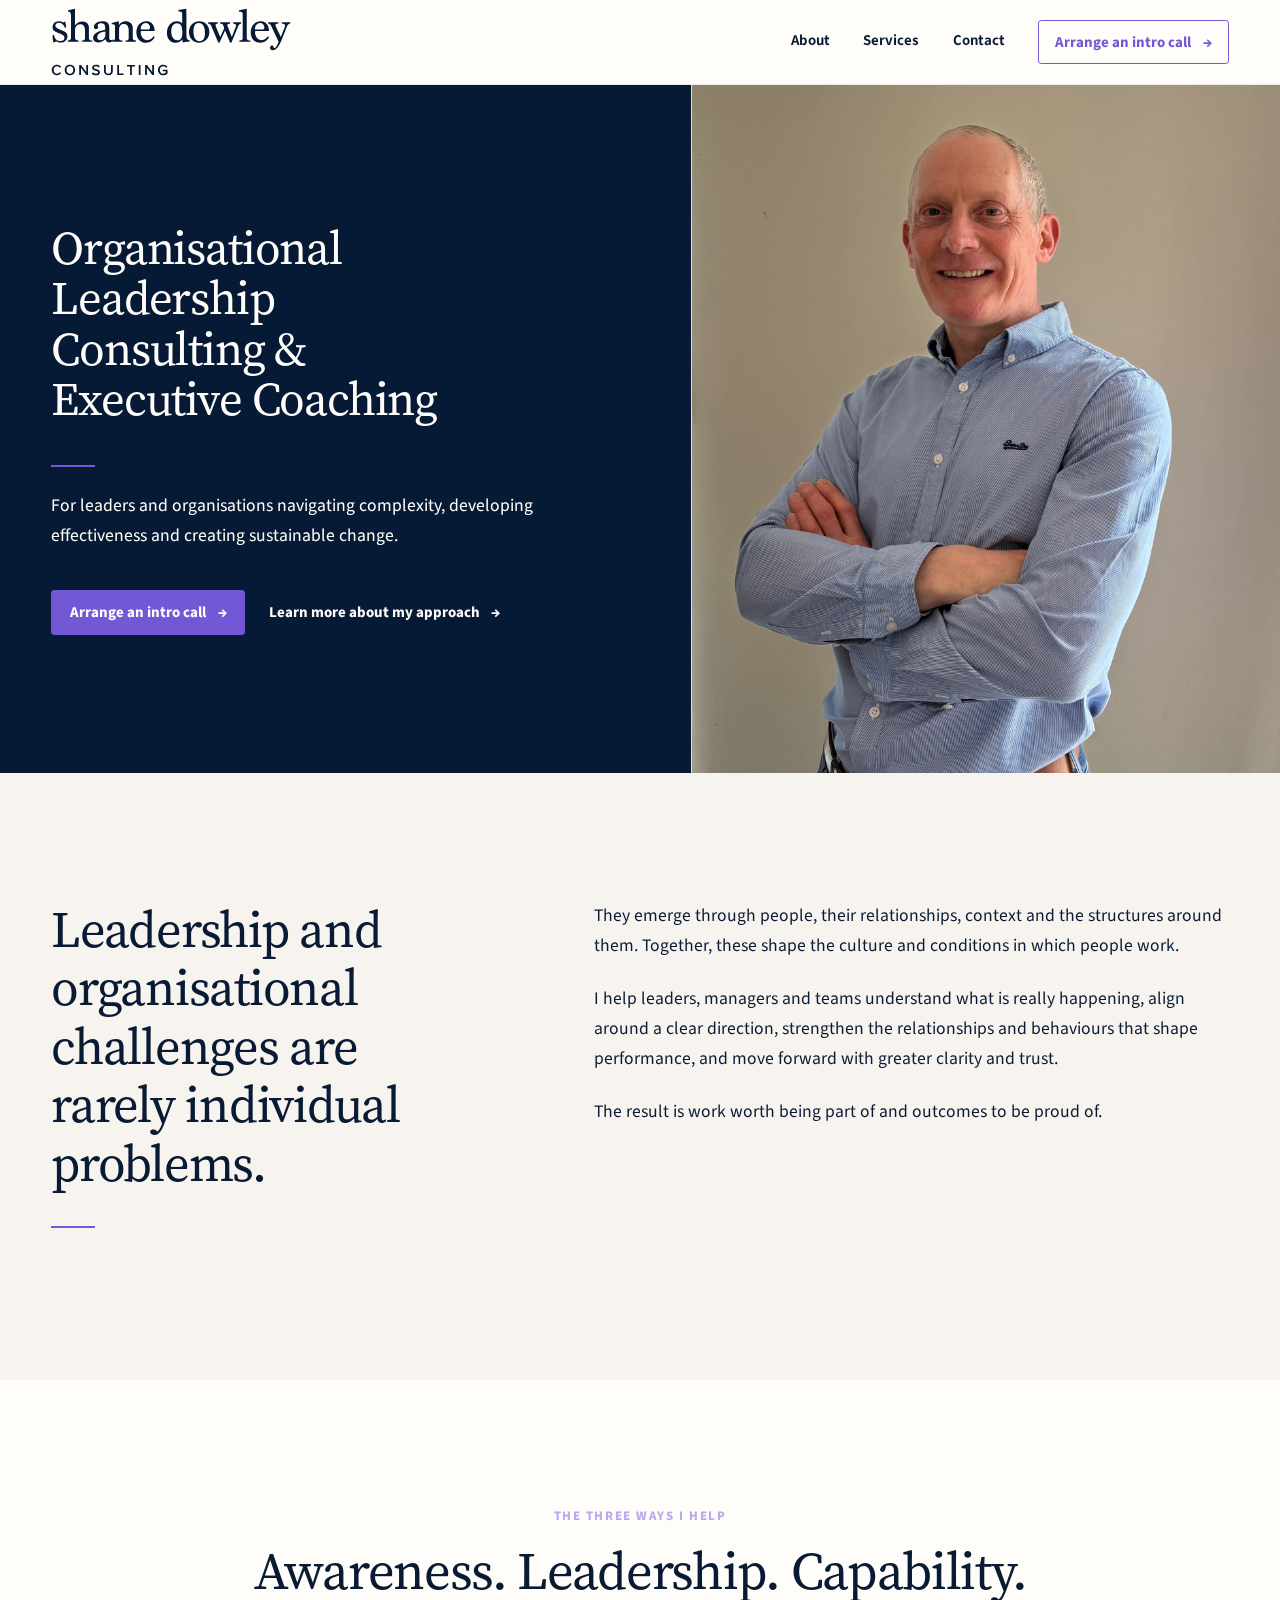
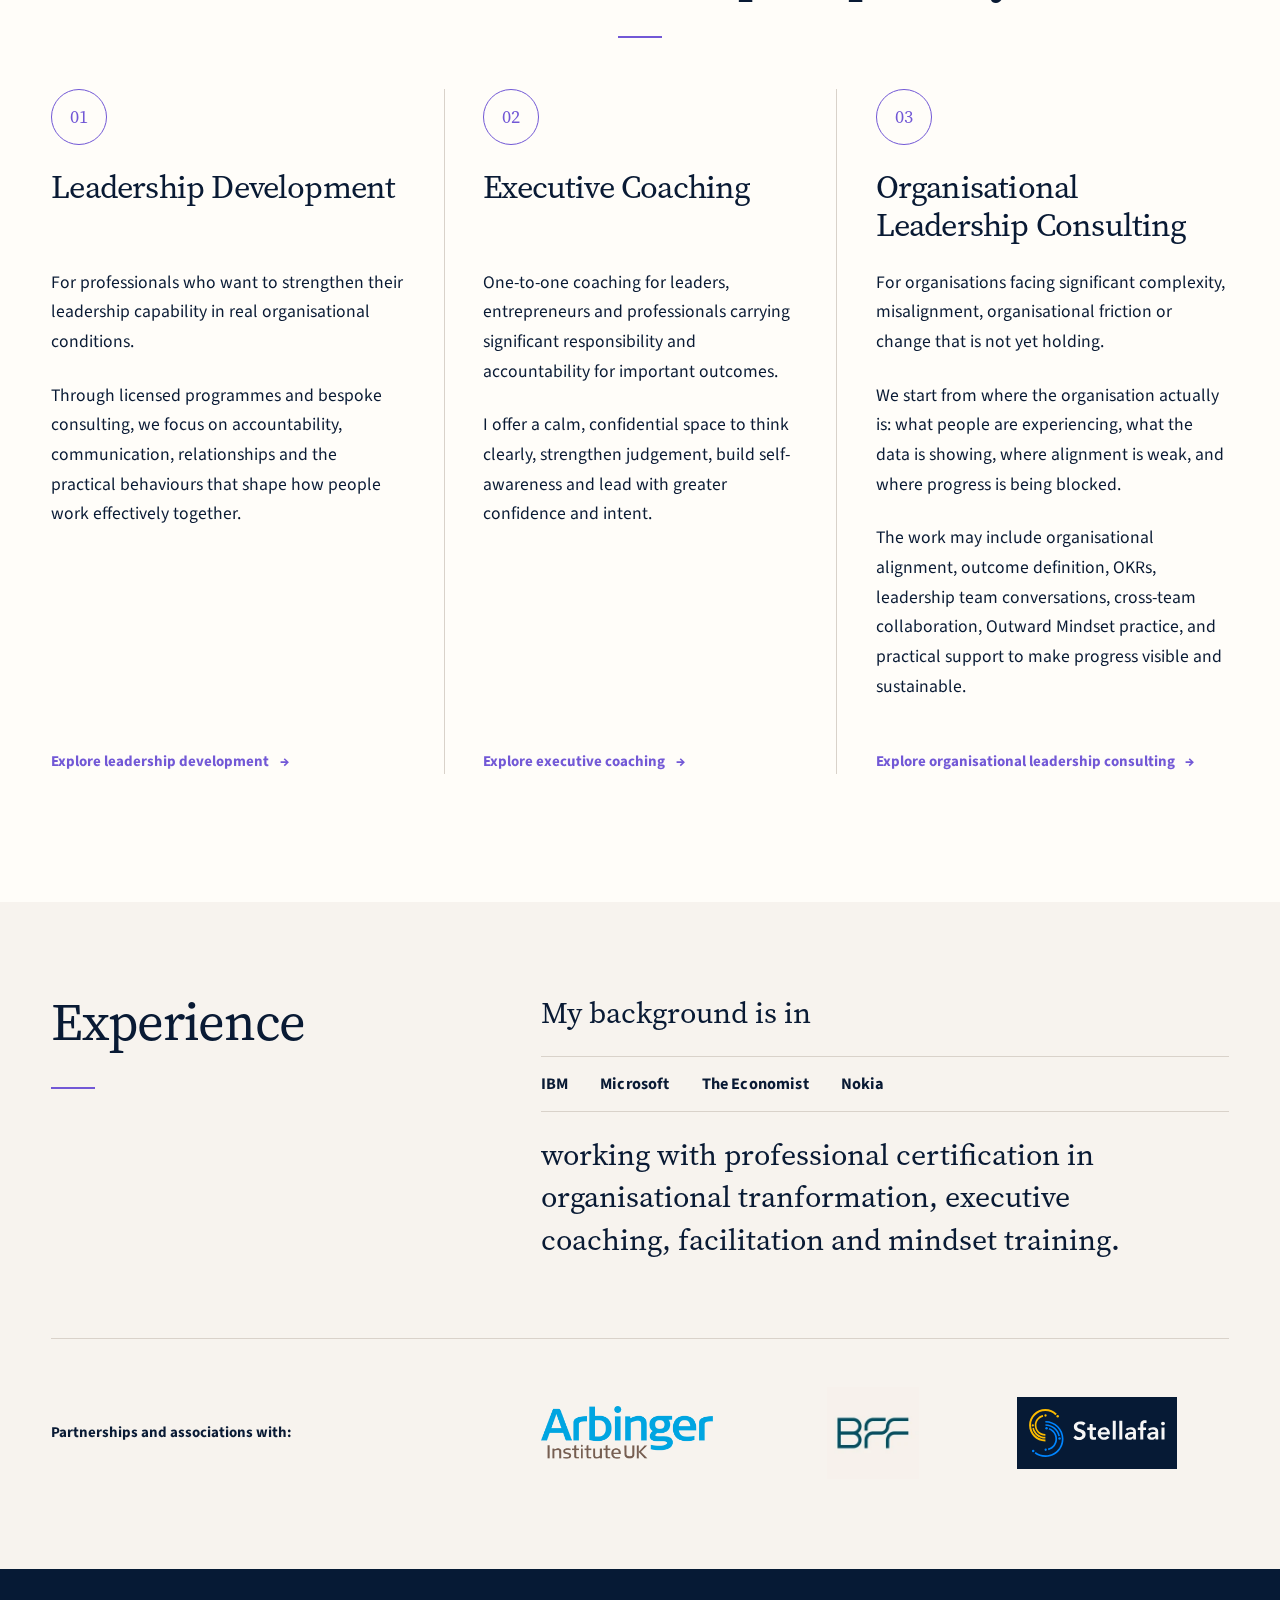
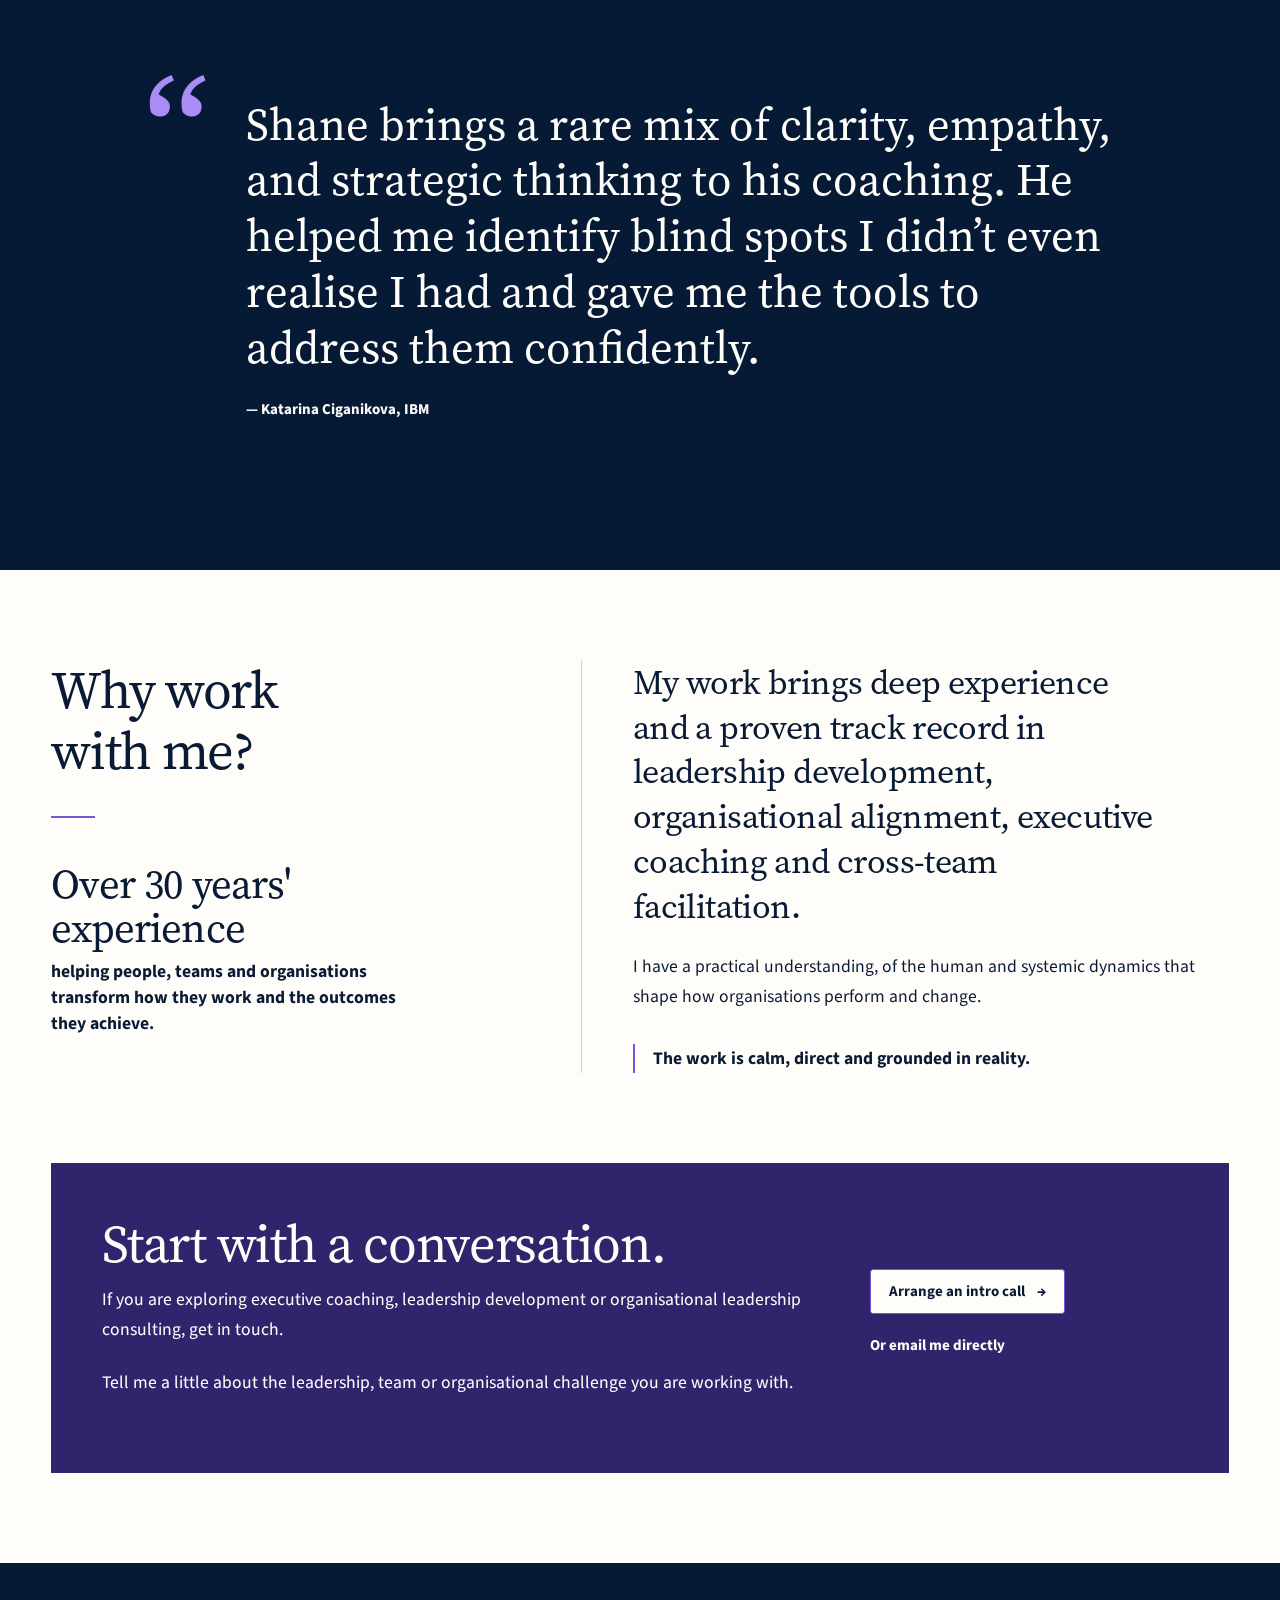
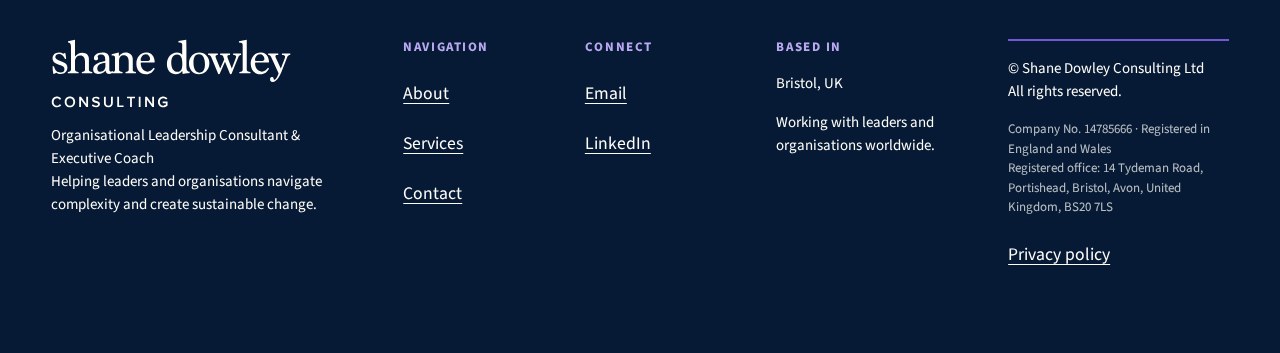
==== commit 050d9e44: "deploy: update home, about and services page copy - minor edits" ====
--- a/index.html
+++ b/index.html
@@ -92,7 +92,7 @@
             <span class="accent-rule" aria-hidden="true"></span>
             <p>
               For leaders and organisations navigating complexity, developing
-              leadership effectiveness and creating sustainable change.
+              effectiveness and creating sustainable change.
             </p>
             <div class="cluster home-hero__actions">
               <a
@@ -175,8 +175,8 @@
               <span class="service-marker" aria-hidden="true">01</span>
               <h3>Leadership Development</h3>
               <p>
-                For leaders who want to strengthen their leadership capability
-                in real organisational conditions.
+                For professionals who want to strengthen their leadership
+                capability in real organisational conditions.
               </p>
               <p>
                 Through licensed programmes and bespoke consulting, we focus on
@@ -211,9 +211,8 @@
               <span class="service-marker" aria-hidden="true">03</span>
               <h3>Organisational Leadership Consulting</h3>
               <p>
-                For leaders and organisations facing significant complexity,
-                misalignment, organisational friction or change that is not yet
-                holding.
+                For organisations facing significant complexity, misalignment,
+                organisational friction or change that is not yet holding.
               </p>
               <p>
                 We start from where the organisation actually is: what people
@@ -249,7 +248,7 @@
             </div>
 
             <p class="experience-statement">
-              My background includes work with organisations such as
+              My background is in
               <span
                 class="organisation-names"
                 aria-label="IBM Microsoft The Economist Nokia"
@@ -260,14 +259,15 @@
                 <span>Nokia</span>
               </span>
               <span class="credentials-continuation">
-                with professional certification in executive coaching,
-                enterprise agility, facilitation and mindset training.
+                working with professional certification in organisational
+                tranformation, executive coaching, facilitation and mindset
+                training.
               </span>
             </p>
           </div>
 
           <div class="association-group">
-            <p class="association-label">Partnerships and associations:</p>
+            <p class="association-label">Partnerships and associations with:</p>
 
             <div class="association-marks">
               <a
@@ -345,7 +345,7 @@
               didn’t even realise I had and gave me the tools to address them
               confidently.
             </p>
-            <cite>— Katarina Ciganikova</cite>
+            <cite>— Katarina Ciganikova, IBM</cite>
           </blockquote>
         </div>
       </section>
@@ -372,9 +372,8 @@
               coaching and cross-team facilitation.
             </p>
             <p>
-              I have a practical understanding, developed through experience, of
-              the human and systemic dynamics that shape how organisations
-              perform and change.
+              I have a practical understanding, of the human and systemic
+              dynamics that shape how organisations perform and change.
             </p>
             <p class="why-close">
               The work is calm, direct and grounded in reality.
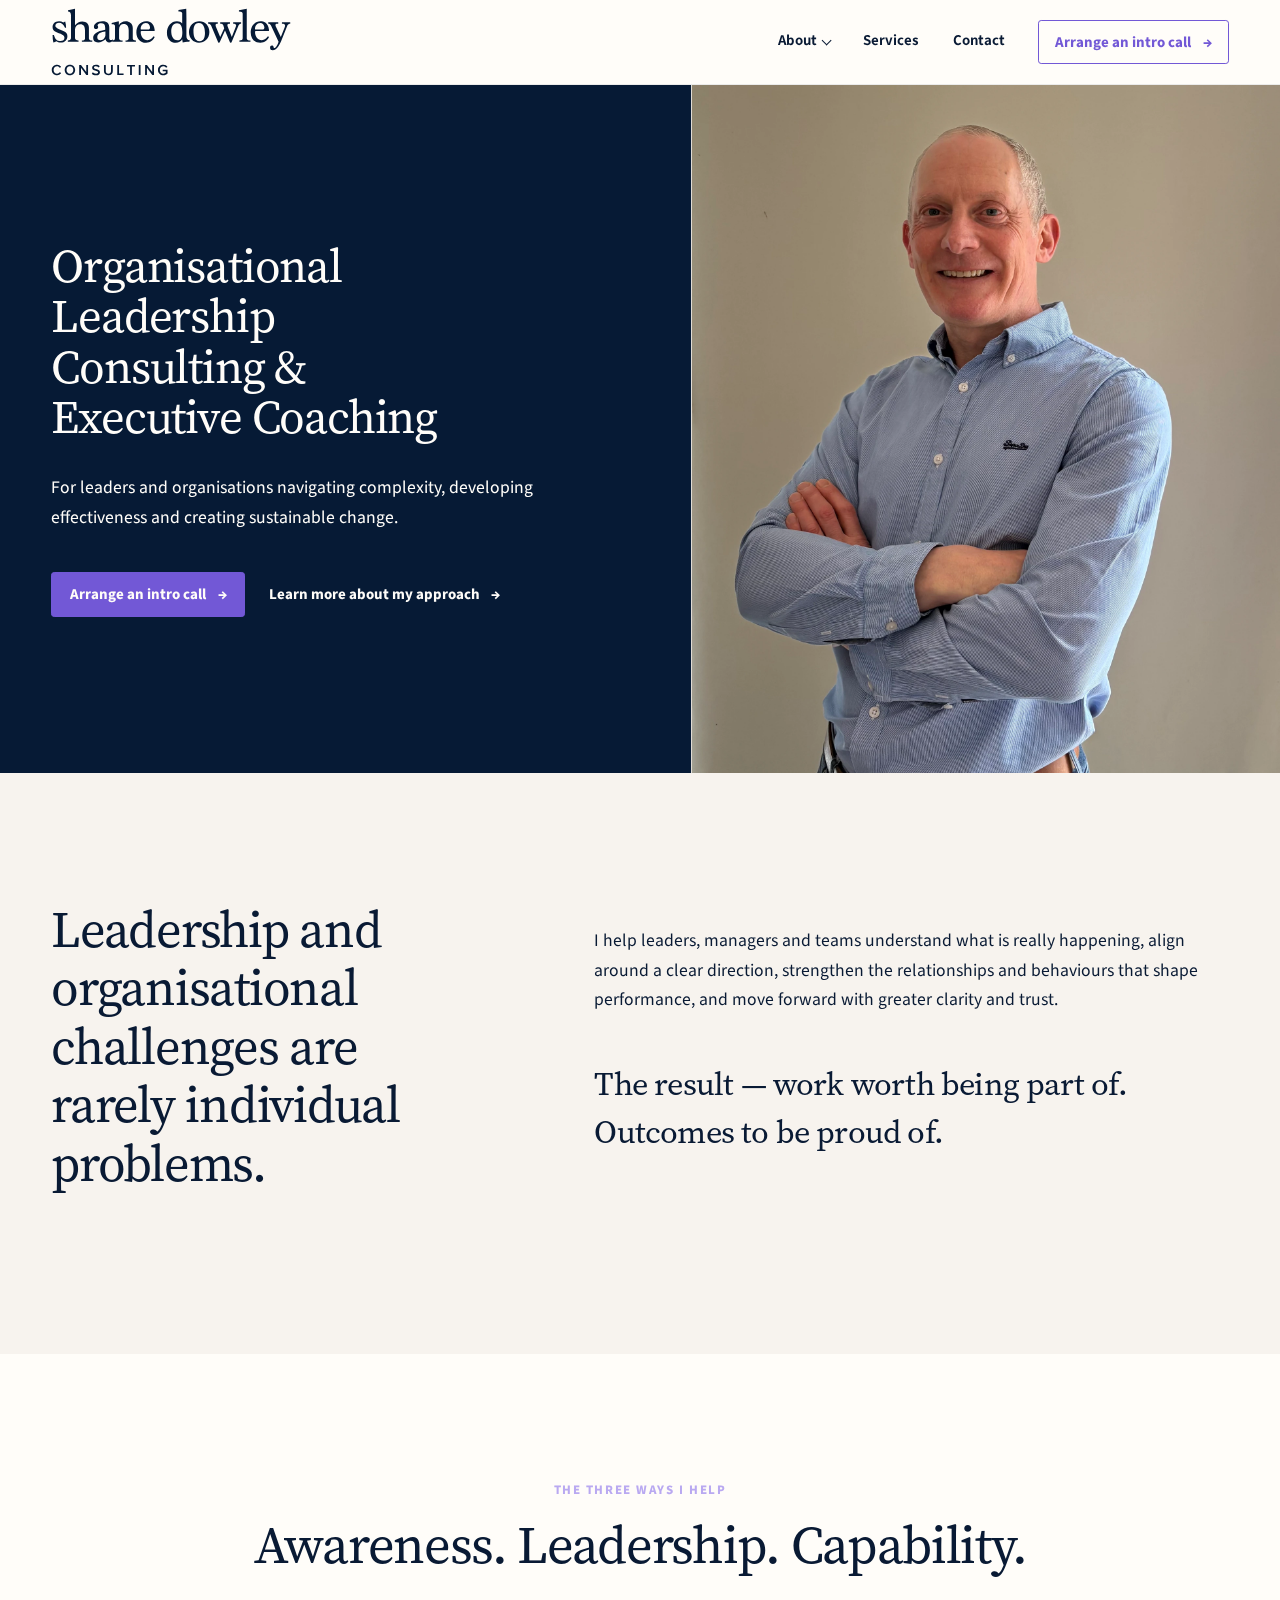
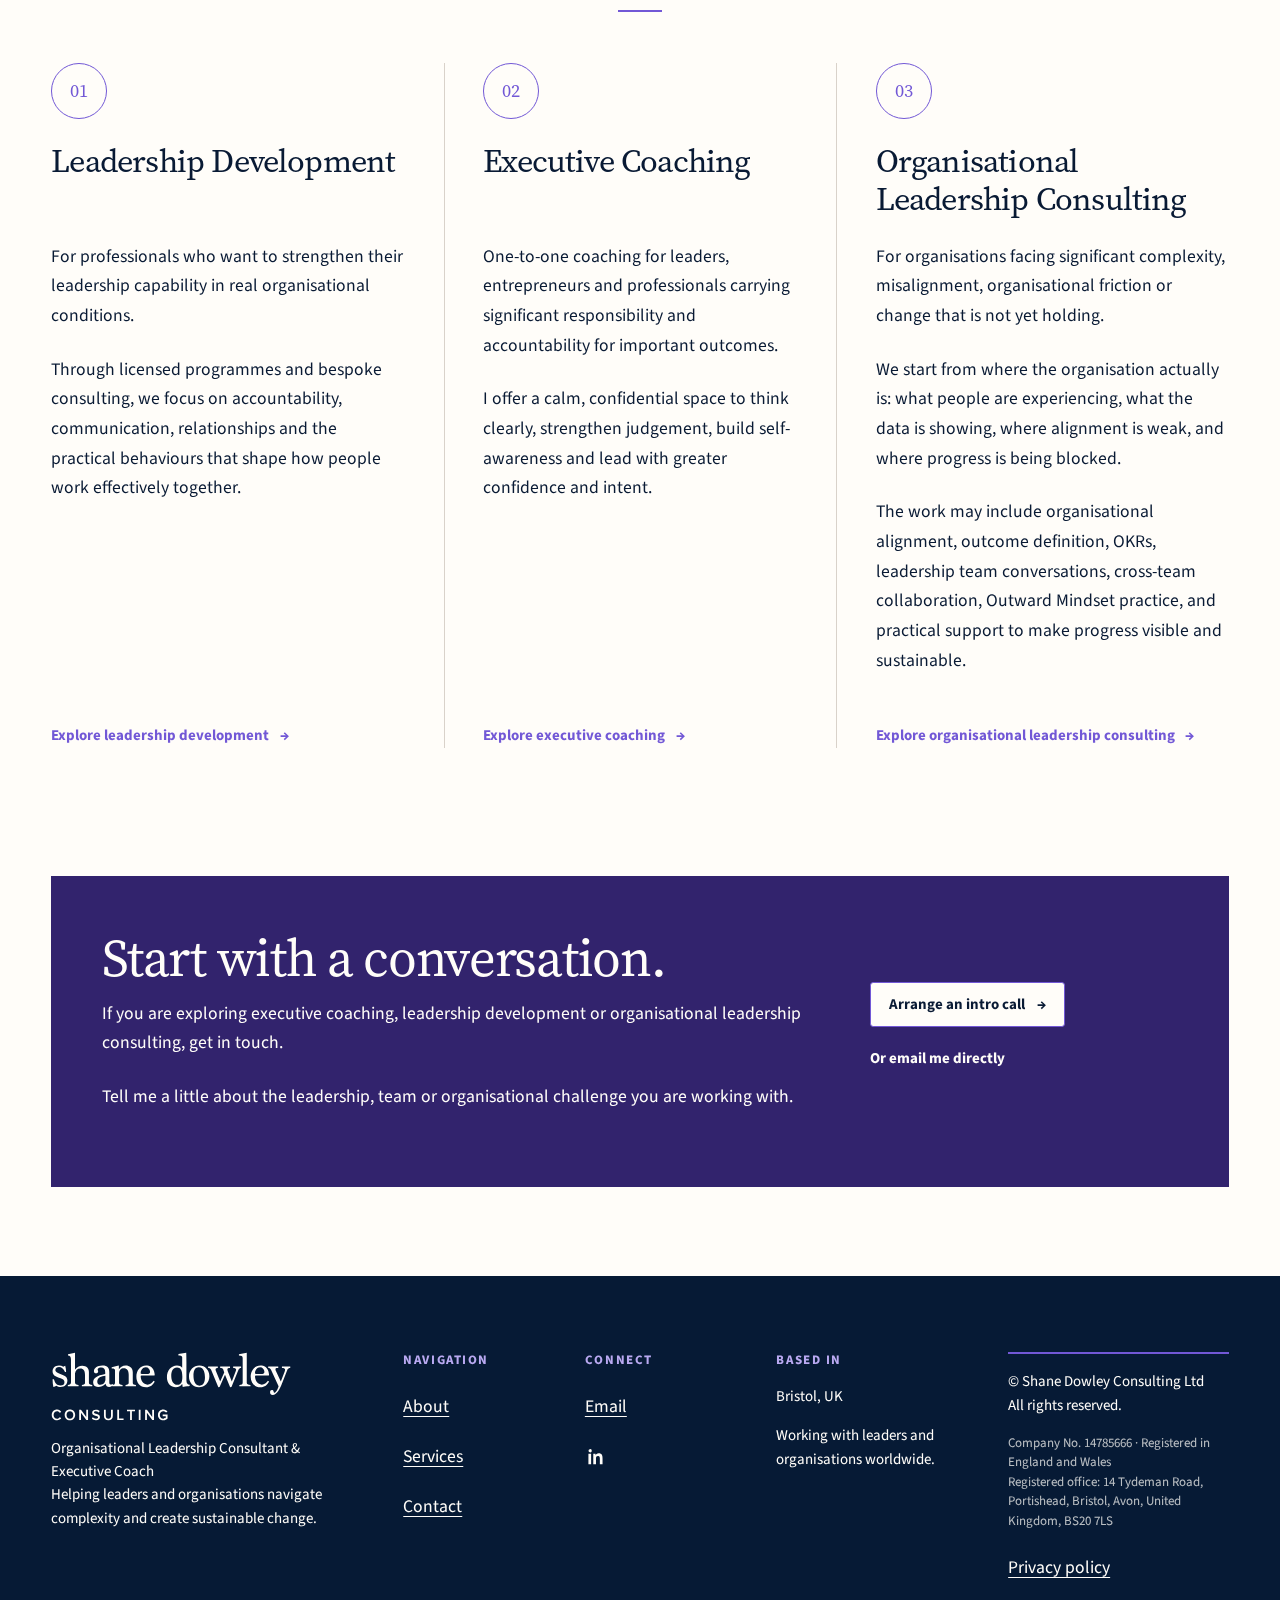
==== commit 405cdd04: "deploy: promote staging review updates" ====
--- a/index.html
+++ b/index.html
@@ -36,8 +36,8 @@
       property="og:image:alt"
       content="Shane Dowley Consulting — Organisational Leadership Consulting &amp; Executive Coaching"
     />
-    <link rel="stylesheet" href="assets/css/site.css" />
-    <script src="assets/js/site.js" defer></script>
+    <link rel="stylesheet" href="assets/css/site.css?v=sr03-1" />
+    <script src="assets/js/site.js?v=sr03-1" defer></script>
   </head>
   <body>
     <a class="skip-link" href="#main">Skip to content</a>
@@ -70,7 +70,40 @@
           data-menu-panel
           data-open="false"
         >
-          <a class="primary-nav__link" href="about.html">About</a>
+          <div class="primary-nav__about" data-about-menu>
+            <a class="primary-nav__link" href="about.html">About</a>
+            <span class="about-menu-indicator" aria-hidden="true">⌄</span>
+            <button
+              class="about-menu-toggle"
+              type="button"
+              aria-expanded="false"
+              aria-controls="about-section-navigation"
+              data-about-toggle
+              hidden
+            >
+              <span class="visually-hidden">Show About sections</span>
+              <span aria-hidden="true">⌄</span>
+            </button>
+            <ul
+              class="about-submenu"
+              id="about-section-navigation"
+              aria-label="About sections"
+              data-about-submenu
+              data-open="false"
+            >
+              <li><a href="about.html#journey-heading">My Journey</a></li>
+              <li>
+                <a href="about.html#bring-heading">Who I am and what I bring</a>
+              </li>
+              <li>
+                <a href="about.html#human-heading"
+                  >A Human and Practical Approach</a
+                >
+              </li>
+              <li><a href="about.html#experience-heading">Experience</a></li>
+              <li><a href="about.html#why-heading">Why work with me?</a></li>
+            </ul>
+          </div>
           <a class="primary-nav__link" href="services.html">Services</a>
           <a class="primary-nav__link" href="contact.html">Contact</a>
           <a
@@ -89,7 +122,6 @@
             <h1 id="home-heading">
               Organisational Leadership Consulting &amp; Executive Coaching
             </h1>
-            <span class="accent-rule" aria-hidden="true"></span>
             <p>
               For leaders and organisations navigating complexity, developing
               effectiveness and creating sustainable change.
@@ -137,24 +169,20 @@
               Leadership and organisational challenges are rarely individual
               problems.
             </h2>
-            <span class="accent-rule" aria-hidden="true"></span>
           </div>
           <div class="reading-width">
-            <p>
-              They emerge through people, their relationships, context and the
-              structures around them. Together, these shape the culture and
-              conditions in which people work.
-            </p>
             <p>
               I help leaders, managers and teams understand what is really
               happening, align around a clear direction, strengthen the
               relationships and behaviours that shape performance, and move
               forward with greater clarity and trust.
             </p>
-            <p>
-              The result is work worth being part of and outcomes to be proud
-              of.
-            </p>
+            <div class="positioning-outcomes">
+              <p class="positioning-outcome-line">
+                The result — work worth being part of.
+              </p>
+              <p class="positioning-outcome-line">Outcomes to be proud of.</p>
+            </div>
           </div>
         </div>
       </section>
@@ -232,152 +260,6 @@
                 <span aria-hidden="true">→</span></a
               >
             </article>
-          </div>
-        </div>
-      </section>
-
-      <section
-        class="section experience-associations"
-        aria-labelledby="experience-heading"
-      >
-        <div class="container">
-          <div class="experience-introduction">
-            <div>
-              <h2 id="experience-heading">Experience</h2>
-              <span class="accent-rule" aria-hidden="true"></span>
-            </div>
-
-            <p class="experience-statement">
-              My background is in
-              <span
-                class="organisation-names"
-                aria-label="IBM Microsoft The Economist Nokia"
-              >
-                <span>IBM</span>
-                <span>Microsoft</span>
-                <span>The Economist</span>
-                <span>Nokia</span>
-              </span>
-              <span class="credentials-continuation">
-                working with professional certification in organisational
-                tranformation, executive coaching, facilitation and mindset
-                training.
-              </span>
-            </p>
-          </div>
-
-          <div class="association-group">
-            <p class="association-label">Partnerships and associations with:</p>
-
-            <div class="association-marks">
-              <a
-                href="https://www.arbingerinstitute.co.uk/"
-                target="_blank"
-                rel="noopener noreferrer"
-                aria-label="Visit Arbinger Institute UK website"
-              >
-                <picture class="association-mark association-mark--arbinger">
-                  <source
-                    srcset="assets/associations/arbinger-institute-uk-logo.webp"
-                    type="image/webp"
-                  />
-                  <img
-                    src="assets/associations/arbinger-institute-uk-logo.png"
-                    alt="Arbinger Institute UK"
-                    width="640"
-                    height="202"
-                    loading="lazy"
-                  />
-                </picture>
-              </a>
-
-              <a
-                href="https://www.betterfasterfurther.com/"
-                target="_blank"
-                rel="noopener noreferrer"
-                aria-label="Visit Better Faster Further website"
-              >
-                <picture class="association-mark association-mark--bff">
-                  <source
-                    srcset="assets/associations/better-faster-further-logo.webp"
-                    type="image/webp"
-                  />
-                  <img
-                    src="assets/associations/better-faster-further-logo.jpg"
-                    alt="Better Faster Further"
-                    width="200"
-                    height="200"
-                    loading="lazy"
-                  />
-                </picture>
-              </a>
-
-              <a
-                href="https://www.stellafai.com/"
-                target="_blank"
-                rel="noopener noreferrer"
-                aria-label="Visit Stellafai website"
-              >
-                <span class="association-mark association-mark--stellafai">
-                  <img
-                    src="assets/associations/stellafai-logo.svg"
-                    alt="Stellafai"
-                    width="198"
-                    height="70"
-                    loading="lazy"
-                  />
-                </span>
-              </a>
-            </div>
-          </div>
-        </div>
-      </section>
-
-      <section
-        class="section section--spacious testimonial"
-        aria-label="Client testimonial"
-      >
-        <div class="container testimonial__inner">
-          <blockquote>
-            <p>
-              Shane brings a rare mix of clarity, empathy, and strategic
-              thinking to his coaching. He helped me identify blind spots I
-              didn’t even realise I had and gave me the tools to address them
-              confidently.
-            </p>
-            <cite>— Katarina Ciganikova, IBM</cite>
-          </blockquote>
-        </div>
-      </section>
-
-      <section
-        class="section section--spacious why-section"
-        aria-labelledby="why-heading"
-      >
-        <div class="container why-layout">
-          <div class="why-heading-group">
-            <h2 id="why-heading">Why work with me?</h2>
-            <span class="accent-rule" aria-hidden="true"></span>
-            <p class="experience-anchor">
-              <strong>Over 30 years' experience</strong> helping people, teams
-              and organisations transform how they work and the outcomes they
-              achieve.
-            </p>
-          </div>
-
-          <div class="why-argument">
-            <p class="why-lead">
-              My work brings deep experience and a proven track record in
-              leadership development, organisational alignment, executive
-              coaching and cross-team facilitation.
-            </p>
-            <p>
-              I have a practical understanding, of the human and systemic
-              dynamics that shape how organisations perform and change.
-            </p>
-            <p class="why-close">
-              The work is calm, direct and grounded in reality.
-            </p>
           </div>
         </div>
       </section>
@@ -440,7 +322,19 @@
           <h2 class="site-footer__heading">Connect</h2>
           <nav aria-label="Connect">
             <a href="mailto:shane@shanedowley.com">Email</a>
-            <a href="https://www.linkedin.com/in/shanedowley/">LinkedIn</a>
+            <a
+              class="site-footer__social-link"
+              href="https://www.linkedin.com/in/shanedowley/"
+              target="_blank"
+              rel="noopener noreferrer"
+              aria-label="Shane Dowley on LinkedIn"
+            >
+              <svg viewBox="0 0 24 24" aria-hidden="true" focusable="false">
+                <path
+                  d="M5.3 3.5A1.8 1.8 0 1 1 5.3 7a1.8 1.8 0 0 1 0-3.5ZM3.8 8.5h3v11.7h-3V8.5Zm5 0h2.9v1.6h.1c.4-.8 1.4-2 3.4-2 3.6 0 4.3 2.4 4.3 5.5v6.6h-3v-5.8c0-1.4 0-3.2-2-3.2s-2.3 1.5-2.3 3.1v5.9h-3V8.5Z"
+                />
+              </svg>
+            </a>
           </nav>
         </div>
         <div>
--- a/assets/css/site.css
+++ b/assets/css/site.css
@@ -38,8 +38,9 @@
 
   /* Approved self-hosted typography with durable system fallbacks. */
   --font-display: "Source Serif 4", Georgia, "Times New Roman", Times, serif;
-  --font-body: "Source Sans 3", Inter, ui-sans-serif, -apple-system,
-    BlinkMacSystemFont, "Segoe UI", sans-serif;
+  --font-body:
+    "Source Sans 3", Inter, ui-sans-serif, -apple-system, BlinkMacSystemFont,
+    "Segoe UI", sans-serif;
   --font-size-xs: 0.8125rem;
   --font-size-sm: 0.9375rem;
   --font-size-body: clamp(1rem, 0.96rem + 0.18vw, 1.125rem);
@@ -332,6 +333,34 @@
   gap: clamp(1.25rem, 2.6vw, 2.5rem);
 }
 
+.primary-nav__about {
+  position: relative;
+  display: flex;
+  align-items: center;
+}
+
+.about-menu-indicator {
+  position: relative;
+  inset-block-start: -0.1rem;
+  display: inline-block;
+  width: 0.45rem;
+  height: 0.45rem;
+  margin-inline-start: 0.35rem;
+  border-inline-end: 0.1rem solid currentColor;
+  border-block-end: 0.1rem solid currentColor;
+  color: var(--color-ink);
+  font-size: 0;
+  line-height: 0;
+  transform: rotate(45deg);
+  transform-origin: center;
+  transition: transform 140ms ease;
+}
+
+.primary-nav__about:hover .about-menu-indicator,
+.primary-nav__about:focus-within .about-menu-indicator {
+  transform: rotate(225deg);
+}
+
 .primary-nav__link {
   min-height: var(--touch-target);
   display: inline-flex;
@@ -351,6 +380,84 @@
 .primary-nav__link[aria-current="page"] {
   color: var(--color-lavender);
   border-block-end-color: currentColor;
+}
+
+.about-menu-toggle {
+  min-width: var(--touch-target);
+  min-height: var(--touch-target);
+  display: none;
+  align-items: center;
+  justify-content: center;
+  padding: 0.35rem;
+  border: 0;
+  color: var(--color-ink);
+  background: transparent;
+  font-size: 1.05rem;
+  line-height: 1;
+  cursor: pointer;
+}
+
+.about-menu-toggle[hidden] {
+  display: none;
+}
+
+.about-menu-toggle:hover {
+  color: var(--color-lavender);
+}
+
+.about-menu-toggle > [aria-hidden="true"] {
+  transition: transform 140ms ease;
+}
+
+.about-menu-toggle[aria-expanded="true"] > [aria-hidden="true"] {
+  transform: rotate(180deg);
+}
+
+.about-submenu {
+  position: absolute;
+  z-index: 30;
+  inset-block-start: 100%;
+  inset-inline-start: 0;
+  width: max-content;
+  min-width: 17rem;
+  max-width: min(22rem, calc(100vw - (2 * var(--gutter))));
+  margin: 0;
+  padding: var(--space-xs);
+  list-style: none;
+  border: var(--border-width) solid var(--color-border);
+  border-radius: var(--radius-small);
+  background: var(--color-paper);
+  box-shadow: 0 0.75rem 1.75rem rgba(9, 26, 52, 0.12);
+  opacity: 0;
+  visibility: hidden;
+  pointer-events: none;
+  transition:
+    opacity 140ms ease,
+    visibility 140ms ease;
+}
+
+.primary-nav__about:hover .about-submenu,
+.primary-nav__about:focus-within .about-submenu {
+  opacity: 1;
+  visibility: visible;
+  pointer-events: auto;
+}
+
+.about-submenu a {
+  min-height: var(--touch-target);
+  display: flex;
+  align-items: center;
+  padding: 0.65rem 0.75rem;
+  color: var(--color-ink);
+  font-size: var(--font-size-sm);
+  font-weight: 600;
+  line-height: 1.35;
+  text-decoration: none;
+}
+
+.about-submenu a:hover {
+  color: var(--color-lavender);
+  background: var(--color-cream);
 }
 
 .intro-link {
@@ -433,6 +540,13 @@
   color: var(--color-paper);
 }
 
+.site-footer__social-link svg {
+  width: 1.35rem;
+  height: 1.35rem;
+  display: block;
+  fill: currentColor;
+}
+
 .site-footer a:not(.site-brand):hover {
   color: #d9d0ff;
 }
@@ -478,7 +592,10 @@
   flex-direction: column;
   justify-content: center;
   padding-block: var(--space-xl);
-  padding-inline-start: max(var(--gutter), calc((100vw - var(--content-width)) / 2));
+  padding-inline-start: max(
+    var(--gutter),
+    calc((100vw - var(--content-width)) / 2)
+  );
   padding-inline-end: clamp(1.5rem, 4vw, 4rem);
 }
 
@@ -575,11 +692,33 @@
   align-items: start;
 }
 
+@media (min-width: 54.01rem) {
+  .positioning-grid > :nth-child(2) {
+    margin-block-start: 25px;
+  }
+}
+
 .positioning-grid__statement {
   max-width: 14ch;
   font-family: var(--font-display);
   font-size: clamp(2rem, 1.55rem + 2vw, 3.4rem);
   line-height: var(--line-height-heading);
+}
+
+.positioning-outcomes {
+  margin-block-start: var(--space-lg);
+}
+
+.positioning-outcome-line {
+  margin: 0;
+  font-family: var(--font-display);
+  font-size: var(--font-size-h3);
+  line-height: var(--line-height-heading);
+  letter-spacing: -0.025em;
+}
+
+.positioning-outcome-line + .positioning-outcome-line {
+  margin-block-start: var(--space-xs);
 }
 
 .services-overview {
@@ -649,7 +788,7 @@
 
 .experience-associations {
   padding-block: clamp(4rem, 7vw, 6rem);
-  background: var(--color-cream);
+  background: var(--color-paper);
 }
 
 .experience-introduction {
@@ -665,6 +804,16 @@
   font-family: var(--font-display);
   font-size: clamp(1.4rem, 1.15rem + 0.9vw, 2rem);
   line-height: 1.42;
+}
+
+@media (min-width: 54.01rem) {
+  .experience-introduction h2 {
+    transform: translateY(-0.25rem);
+  }
+
+  .experience-statement {
+    transform: translateY(clamp(0.625rem, -0.2981rem + 1.4423vw, 1rem));
+  }
 }
 
 .organisation-names {
@@ -736,6 +885,41 @@
   background: var(--color-navy);
 }
 
+.qualification-marks {
+  display: grid;
+  grid-template-columns: repeat(6, minmax(0, 1fr));
+  gap: clamp(1.5rem, 3vw, 2.5rem);
+  align-items: center;
+  max-width: 42rem;
+}
+
+.qualification-mark,
+.qualification-mark img {
+  display: block;
+}
+
+.qualification-mark {
+  grid-column: span 2;
+  justify-self: center;
+}
+
+.qualification-mark img {
+  width: 100%;
+  height: auto;
+  object-fit: contain;
+}
+
+.qualification-mark--cpcc,
+.qualification-mark--icf,
+.qualification-mark--csm {
+  width: min(100%, 6rem);
+}
+
+.qualification-mark--certificate {
+  grid-column: span 3;
+  width: 50%;
+}
+
 .testimonial {
   color: var(--color-paper);
   background: var(--color-navy);
@@ -791,7 +975,7 @@
 
 .experience-anchor {
   max-width: 22rem;
-  padding-block-start: 1.25rem;
+  padding-block-start: calc(1.25rem + 15px);
   font-weight: 700;
   line-height: 1.45;
 }
@@ -887,7 +1071,10 @@
   flex-direction: column;
   justify-content: center;
   padding-block: var(--space-xl);
-  padding-inline-start: max(var(--gutter), calc((100vw - var(--content-width)) / 2));
+  padding-inline-start: max(
+    var(--gutter),
+    calc((100vw - var(--content-width)) / 2)
+  );
   padding-inline-end: clamp(2rem, 5vw, 5rem);
 }
 
@@ -896,7 +1083,7 @@
 }
 
 .about-hero__eyebrow {
-  margin-block-end: var(--space-xs);
+  margin-block-end: calc(var(--space-xs) + 15px);
   font-size: var(--font-size-xs);
   font-weight: 750;
   letter-spacing: 0.12em;
@@ -917,10 +1104,8 @@
   min-height: 34rem;
 }
 
-@media (min-width: 90.0625rem) {
-  .about-hero__portrait .portrait-media__image {
-    object-position: 50% -6.25vw;
-  }
+.about-hero__portrait .portrait-media__image {
+  object-position: 50% 0%;
 }
 
 .about-journey {
@@ -1003,9 +1188,25 @@
   padding-inline-start: 0;
 }
 
-.about-bring__column:last-child {
+.about-bring__column--work {
   padding-inline-end: 0;
   border-inline-start: var(--border-width) solid var(--color-border);
+}
+
+.about-bring__column--work-conclusion {
+  grid-column: 2;
+}
+
+.about-bring__column--how {
+  grid-column: 1;
+  grid-row: 3;
+  padding-inline-start: 0;
+}
+
+@media (min-width: 54.01rem) {
+  .about-bring__column--work-conclusion {
+    transform: translateY(clamp(2.625rem, 2.21rem + 1.81vw, 3.8rem));
+  }
 }
 
 .about-bring__column h3:not(:first-child) {
@@ -1038,11 +1239,12 @@
 }
 
 .standout-line {
-  padding-inline-start: var(--space-md);
-  border-inline-start: 2px solid var(--color-lavender);
+  grid-column: 1 / -1;
+  margin-block: var(--space-xl);
   font-family: var(--font-display);
-  font-size: var(--font-size-h3);
+  font-size: var(--font-size-h2);
   line-height: var(--line-height-heading);
+  text-align: center;
 }
 
 .human-approach {
@@ -1079,7 +1281,10 @@
   flex-direction: column;
   justify-content: center;
   padding-block: var(--space-xl);
-  padding-inline-start: max(var(--gutter), calc((100vw - var(--content-width)) / 2));
+  padding-inline-start: max(
+    var(--gutter),
+    calc((100vw - var(--content-width)) / 2)
+  );
   padding-inline-end: clamp(2rem, 5vw, 5rem);
 }
 
@@ -1093,6 +1298,10 @@
   text-transform: uppercase;
 }
 
+.services-hero .services-eyebrow {
+  margin-block-end: calc(var(--space-xs) + 15px);
+}
+
 .services-hero h1 {
   max-width: 15ch;
   font-size: clamp(2.7rem, 3.35vw, 4.25rem);
@@ -1109,8 +1318,7 @@
   padding: var(--space-lg);
   color: var(--color-muted);
   background:
-    linear-gradient(145deg, rgba(114, 88, 214, 0.08), transparent 55%),
-    #d9d3cb;
+    linear-gradient(145deg, rgba(114, 88, 214, 0.08), transparent 55%), #d9d3cb;
   text-align: center;
 }
 
@@ -1156,6 +1364,41 @@
   font-size: clamp(2rem, 1.55rem + 1.7vw, 3.3rem);
 }
 
+.services-introduction__evidence {
+  align-self: stretch;
+  display: flex;
+  flex-direction: column;
+  gap: var(--space-lg);
+}
+
+.services-introduction__quote {
+  position: relative;
+  max-width: 32ch;
+  margin-block: auto var(--space-md);
+  padding-block-start: 2rem;
+  color: var(--color-navy);
+  font-family: var(--font-display);
+  font-size: clamp(1.5rem, 1.35rem + 0.45vw, 1.85rem);
+  line-height: 1.35;
+}
+
+.services-introduction__quote-mark {
+  position: absolute;
+  inset-block-start: -0.2em;
+  inset-inline-start: 0;
+  color: var(--color-lavender);
+  font-size: 3em;
+  line-height: 1;
+}
+
+@media (min-width: 54.01rem) {
+  .services-introduction__quote {
+    max-width: 28.4444ch;
+    font-size: clamp(1.6875rem, 1.51875rem + 0.50625vw, 2.08125rem);
+    margin-block-end: calc(var(--space-md) + 1.25rem + 65px);
+  }
+}
+
 .service-navigation {
   padding-block: var(--space-lg);
   background: var(--color-paper);
@@ -1212,7 +1455,10 @@
   width: min(100%, 100rem);
   margin-inline: auto;
   display: grid;
-  grid-template-columns: minmax(18rem, 0.78fr) minmax(28rem, 1.32fr) minmax(17rem, 0.62fr);
+  grid-template-columns: minmax(18rem, 0.78fr) minmax(28rem, 1.32fr) minmax(
+      17rem,
+      0.62fr
+    );
   align-items: stretch;
   border-block-start: var(--border-width) solid var(--color-border);
 }
@@ -1402,12 +1648,15 @@
   flex-direction: column;
   justify-content: center;
   padding-block: var(--space-xl);
-  padding-inline-start: max(var(--gutter), calc((100vw - var(--content-width)) / 2));
+  padding-inline-start: max(
+    var(--gutter),
+    calc((100vw - var(--content-width)) / 2)
+  );
   padding-inline-end: clamp(2rem, 5vw, 5rem);
 }
 
 .contact-eyebrow {
-  margin-block-end: var(--space-xs);
+  margin-block-end: calc(var(--space-xs) + 15px);
   color: #b9a9f1;
   font-size: var(--font-size-xs);
   font-weight: 750;
@@ -1583,25 +1832,17 @@
   border-radius: 50%;
 }
 
-.contact-callout__icon::before {
-  content: "";
+.contact-callout__icon svg {
+  width: 3.15rem;
+  height: 3.15rem;
   position: absolute;
-  width: 2.25rem;
-  height: 1.5rem;
-  inset-block-start: 1.55rem;
-  inset-inline-start: 1.35rem;
-  border: 2px solid var(--color-lavender);
-  border-radius: 50%;
-}
-
-.contact-callout__icon::after {
-  content: "•••";
-  position: absolute;
-  inset-block-start: 1.13rem;
-  inset-inline-start: 1.88rem;
-  color: var(--color-lavender);
-  font-size: 0.8rem;
-  letter-spacing: 0.08em;
+  inset: 50% auto auto 50%;
+  transform: translate(-50%, -50%);
+  fill: none;
+  stroke: var(--color-lavender);
+  stroke-width: 2;
+  stroke-linecap: round;
+  stroke-linejoin: round;
 }
 
 .contact-callout .button-link {
@@ -1789,25 +2030,17 @@
   border-radius: 50%;
 }
 
-.approach-marker::before,
-.approach-marker::after {
-  content: "";
+.approach-marker svg {
+  width: 1rem;
+  height: 1rem;
   position: absolute;
-  background: var(--color-lavender);
-}
-
-.approach-marker::before {
-  width: 1rem;
-  height: 2px;
-  inset-block-start: calc(50% - 1px);
-  inset-inline-start: calc(50% - 0.5rem);
-}
-
-.approach-marker::after {
-  width: 2px;
-  height: 1rem;
-  inset-block-start: calc(50% - 0.5rem);
-  inset-inline-start: calc(50% - 1px);
+  inset-block-start: 50%;
+  inset-inline-start: 50%;
+  fill: none;
+  stroke: var(--color-lavender);
+  stroke-linejoin: round;
+  stroke-width: 2;
+  transform: translate(-50%, -50%);
 }
 
 @media (max-width: 64rem) {
@@ -1900,6 +2133,46 @@
     padding-inline-start: var(--space-sm);
     border-block-end-color: transparent;
     border-inline-start: 2px solid currentColor;
+  }
+
+  .primary-nav__about {
+    display: grid;
+    grid-template-columns: minmax(0, 1fr) auto;
+  }
+
+  .about-menu-indicator {
+    display: none;
+  }
+
+  .about-menu-toggle:not([hidden]) {
+    display: inline-flex;
+    padding: 0.7rem;
+  }
+
+  .about-submenu {
+    display: none;
+    position: static;
+    grid-column: 1 / -1;
+    width: 100%;
+    min-width: 0;
+    max-width: none;
+    margin-block: 0 var(--space-xs);
+    padding: 0 0 var(--space-xs) var(--space-sm);
+    border: 0;
+    border-inline-start: 2px solid var(--color-border);
+    border-radius: 0;
+    box-shadow: none;
+    opacity: 1;
+    visibility: visible;
+    pointer-events: auto;
+  }
+
+  .about-submenu[data-open="true"] {
+    display: block;
+  }
+
+  .about-submenu a {
+    padding-inline: var(--space-sm);
   }
 
   .intro-link {
@@ -1925,6 +2198,10 @@
     grid-template-columns: 1fr;
   }
 
+  .services-introduction__quote {
+    margin-block: 0;
+  }
+
   .contact-hero__grid,
   .contact-layout {
     grid-template-columns: 1fr;
@@ -2016,15 +2293,27 @@
 
   .about-bring__column,
   .about-bring__column:first-child,
-  .about-bring__column:last-child {
+  .about-bring__column--work {
     padding: 0;
     border-inline-start: 0;
+  }
+
+  .about-bring__column--work-conclusion,
+  .about-bring__column--how {
+    grid-column: auto;
+    grid-row: auto;
   }
 
   .about-bring__column + .about-bring__column {
     margin-block-start: var(--space-xl);
     padding-block-start: var(--space-lg);
     border-block-start: var(--border-width) solid var(--color-border);
+  }
+
+  .about-bring__column--how + .about-bring__column--work-conclusion {
+    margin-block-start: 0;
+    padding-block-start: 0;
+    border-block-start: 0;
   }
 
   .positioning-grid__statement {
@@ -2066,6 +2355,10 @@
     max-width: 38rem;
   }
 
+  .qualification-mark--certificate {
+    width: min(35%, 9rem);
+  }
+
   .why-layout {
     gap: 1.625rem;
   }
@@ -2254,6 +2547,24 @@
   .association-mark--stellafai {
     grid-column: 1 / -1;
     justify-self: center;
+  }
+
+  .qualification-marks {
+    grid-template-columns: repeat(4, minmax(0, 1fr));
+    gap: 1.5rem;
+  }
+
+  .qualification-mark {
+    grid-column: span 2;
+  }
+
+  .qualification-mark--csm {
+    grid-column: 2 / span 2;
+  }
+
+  .qualification-mark--certificate {
+    grid-column: 1 / -1;
+    width: min(45%, 9rem);
   }
 
   .testimonial blockquote {
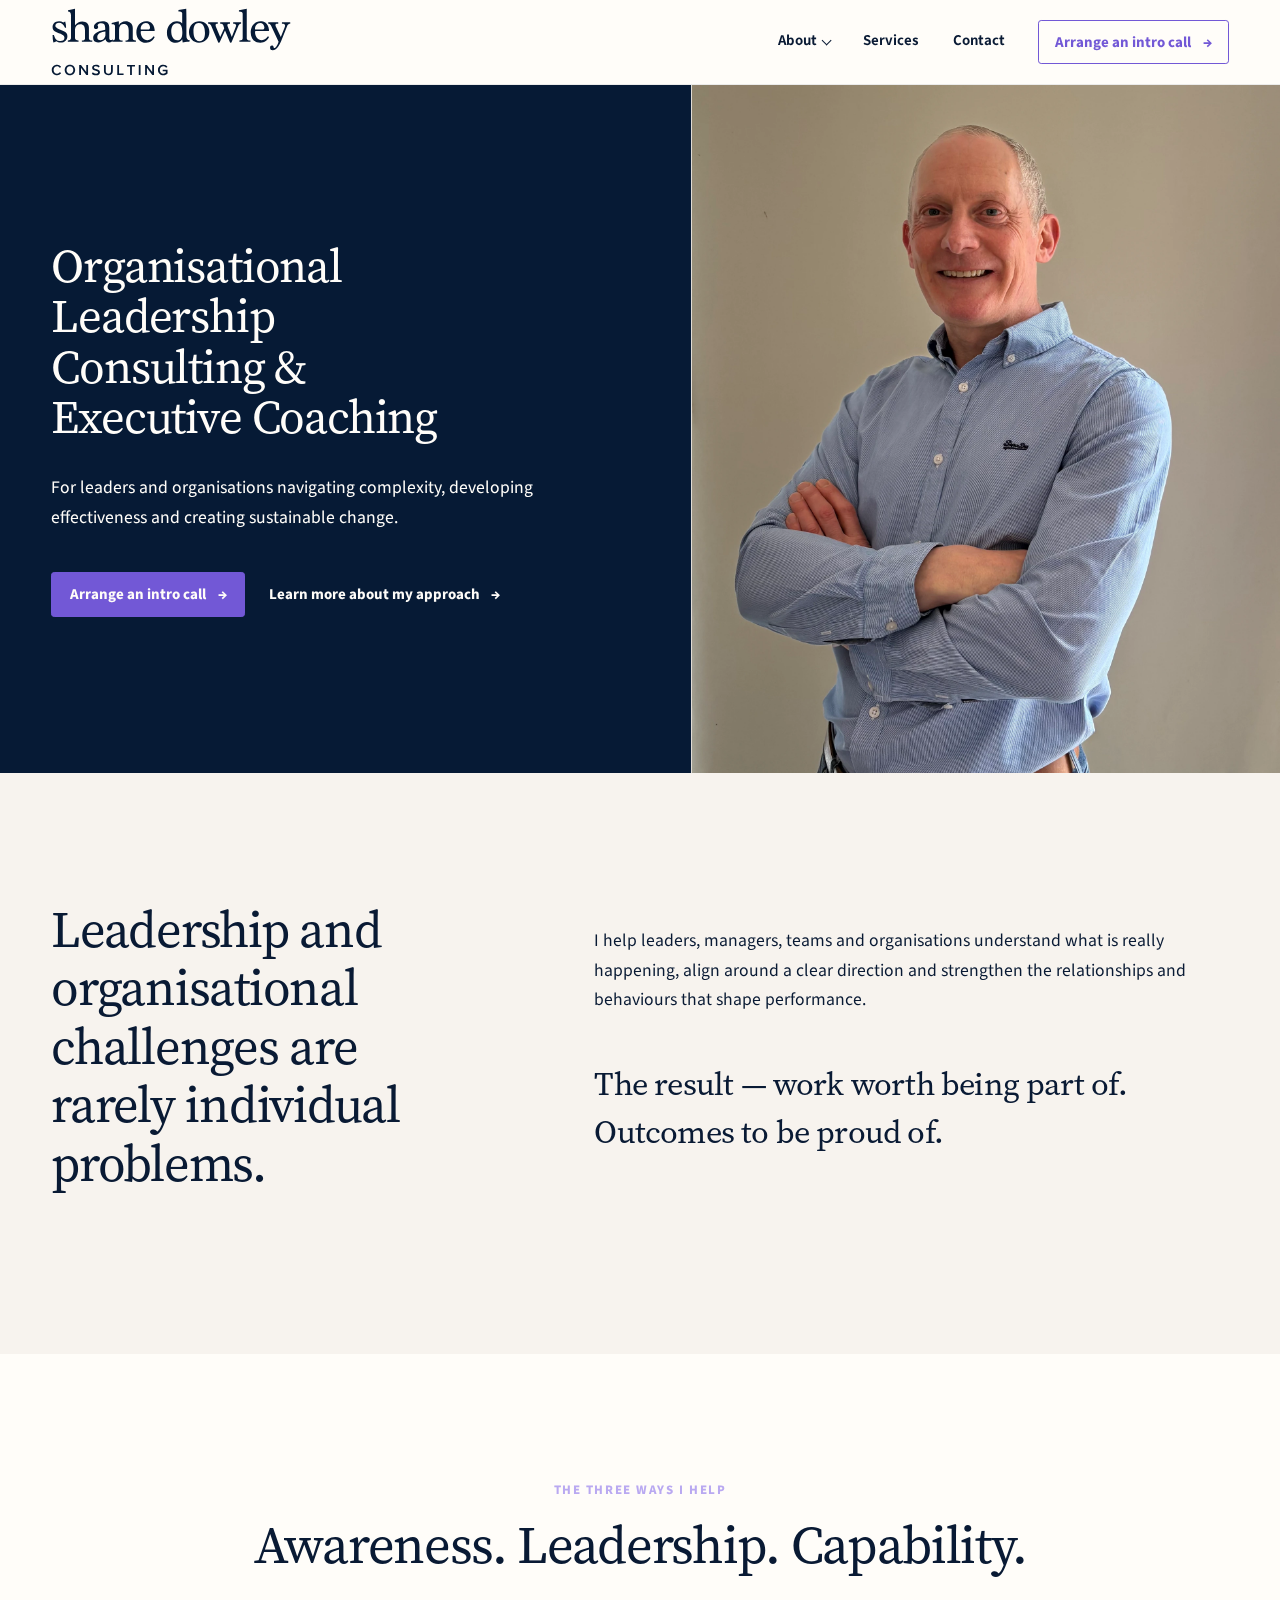
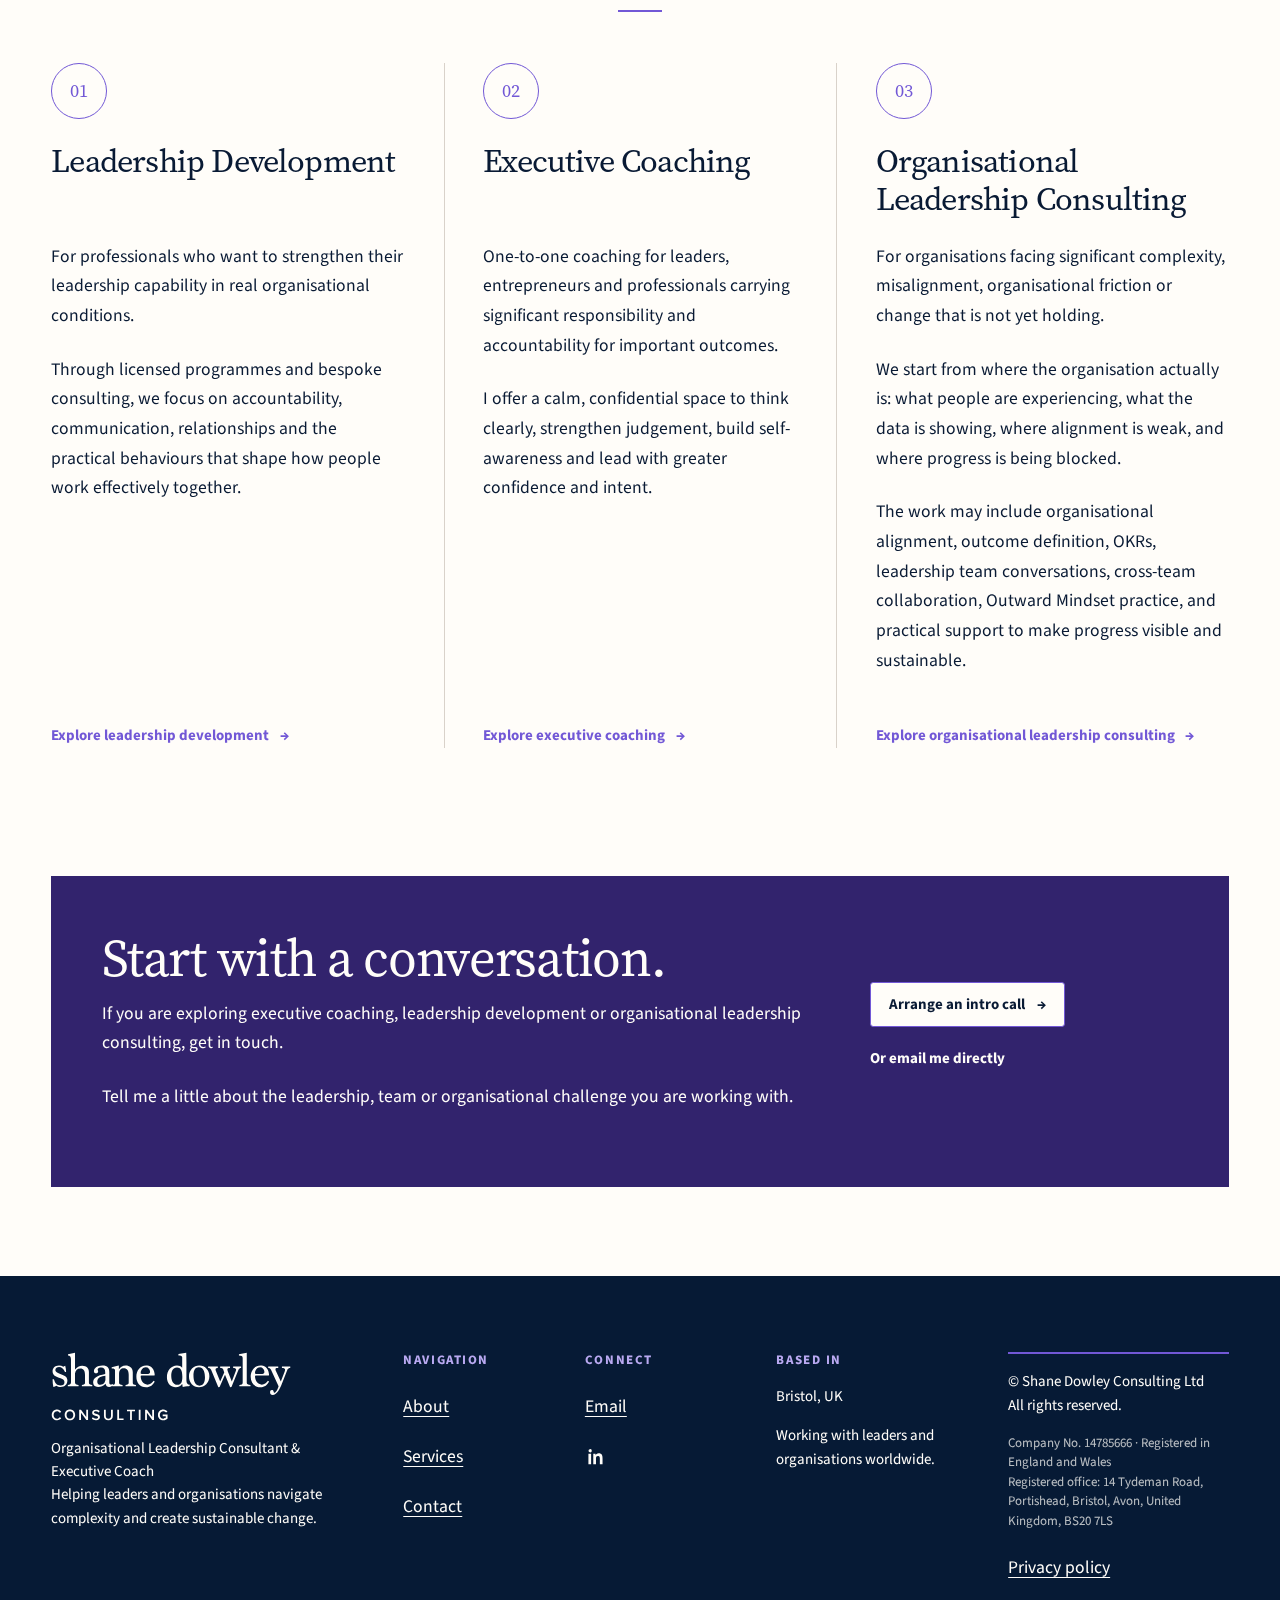
==== commit e42914f3: "deploy: update homepage positioning copy" ====
--- a/index.html
+++ b/index.html
@@ -172,10 +172,9 @@
           </div>
           <div class="reading-width">
             <p>
-              I help leaders, managers and teams understand what is really
-              happening, align around a clear direction, strengthen the
-              relationships and behaviours that shape performance, and move
-              forward with greater clarity and trust.
+              I help leaders, managers, teams and organisations understand what is
+              really happening, align around a clear direction and strengthen the
+              relationships and behaviours that shape performance.
             </p>
             <div class="positioning-outcomes">
               <p class="positioning-outcome-line">
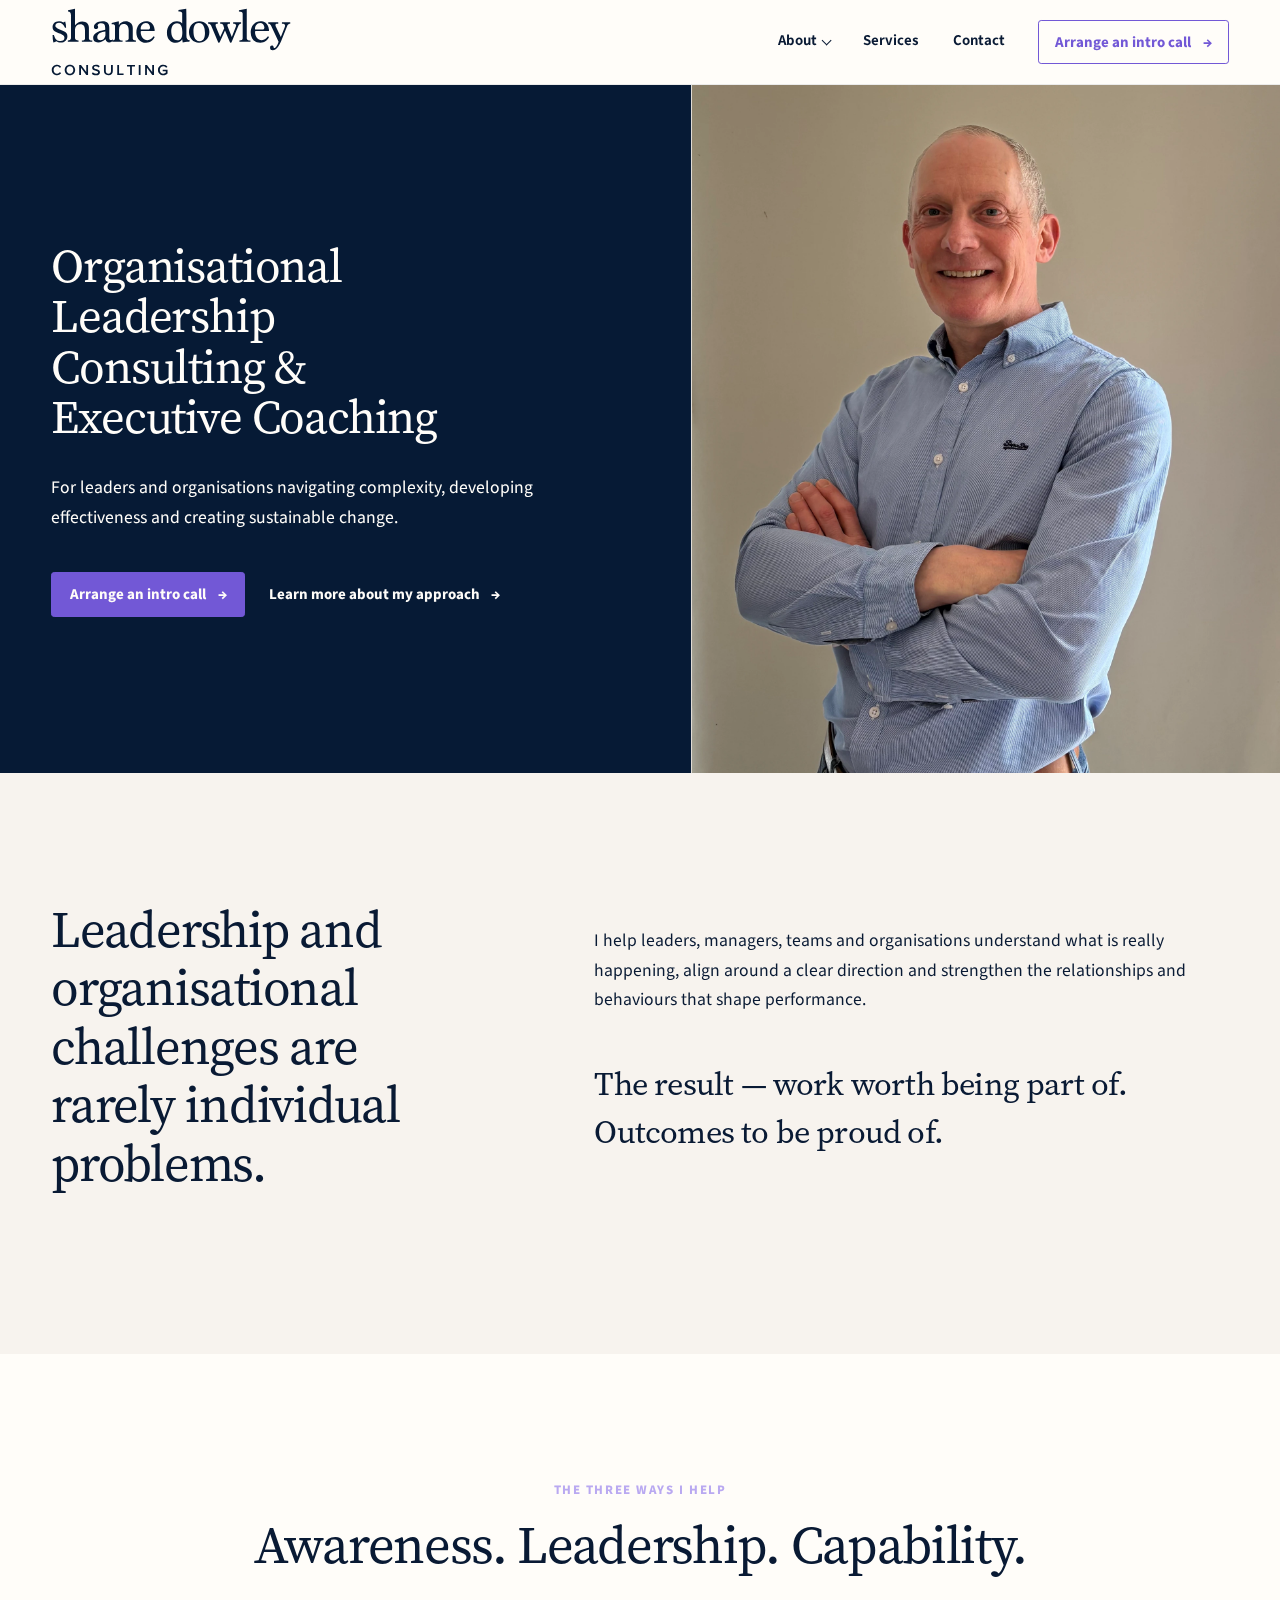
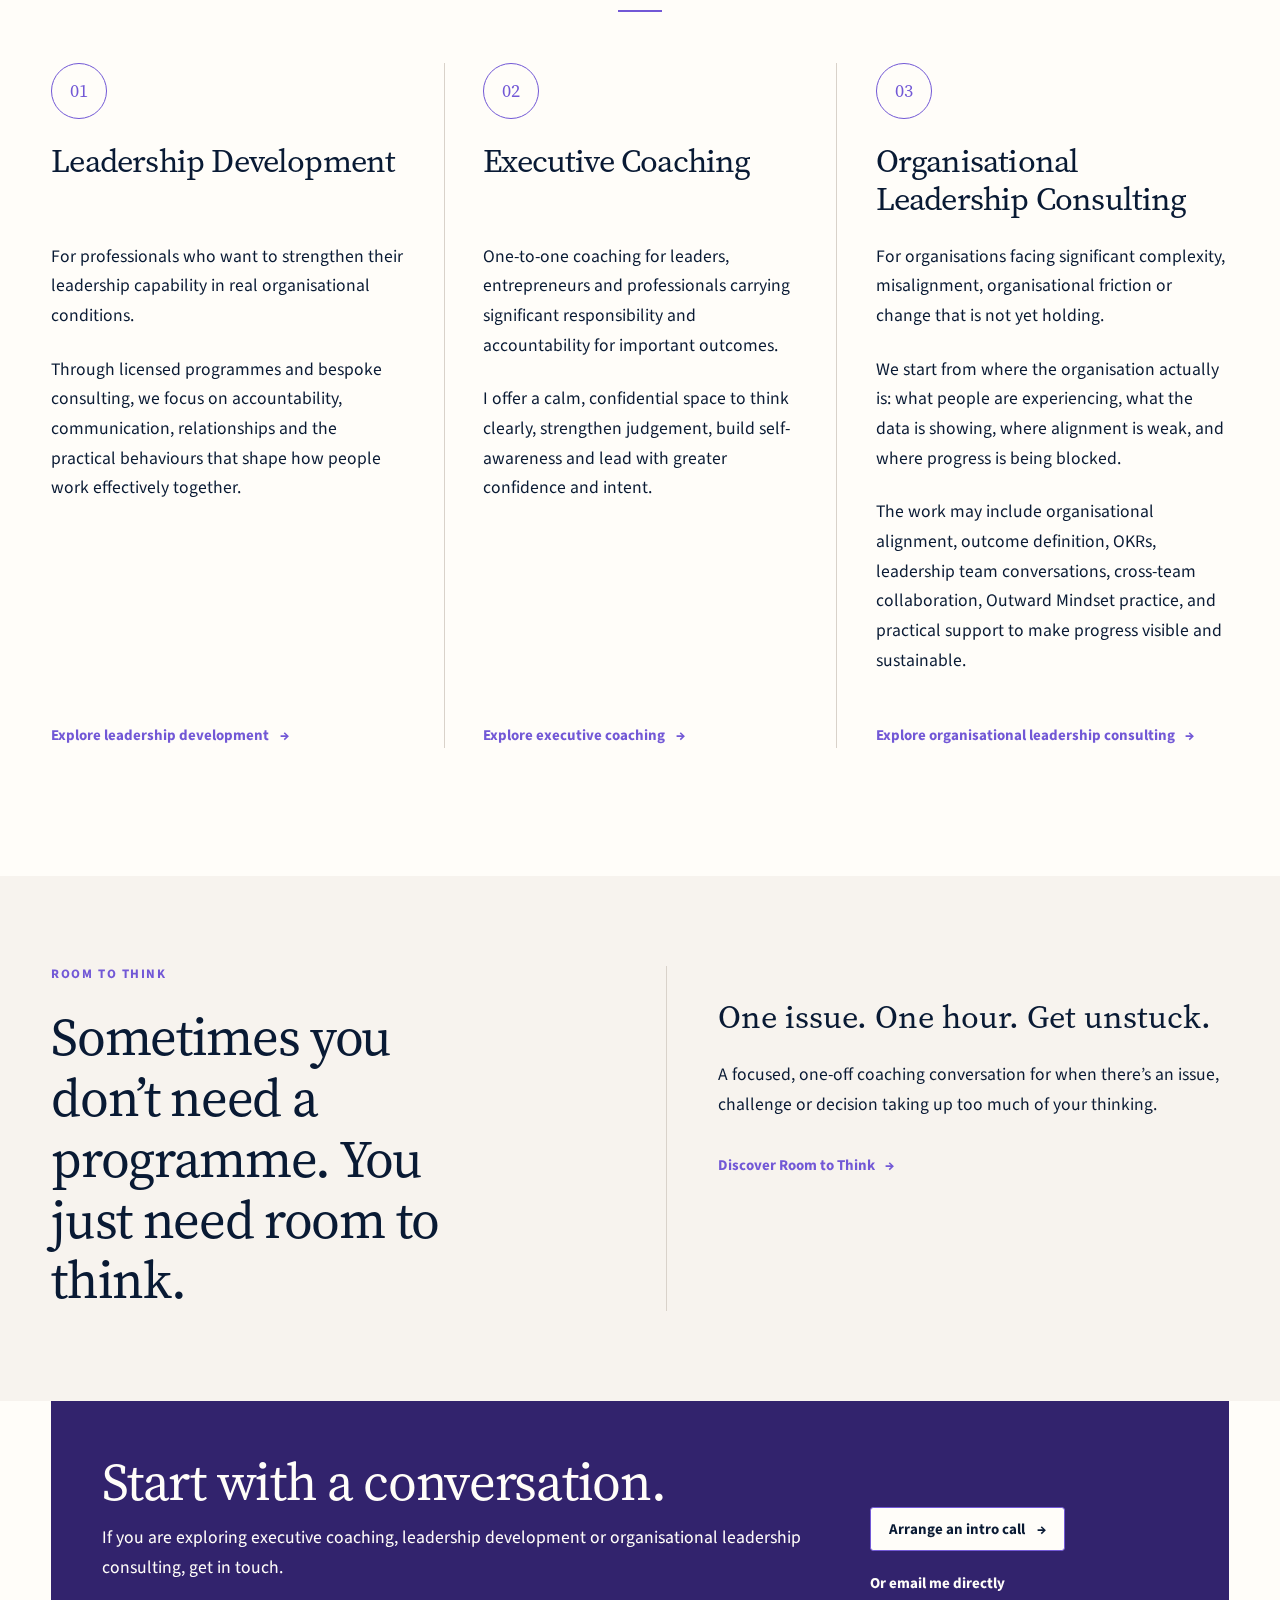
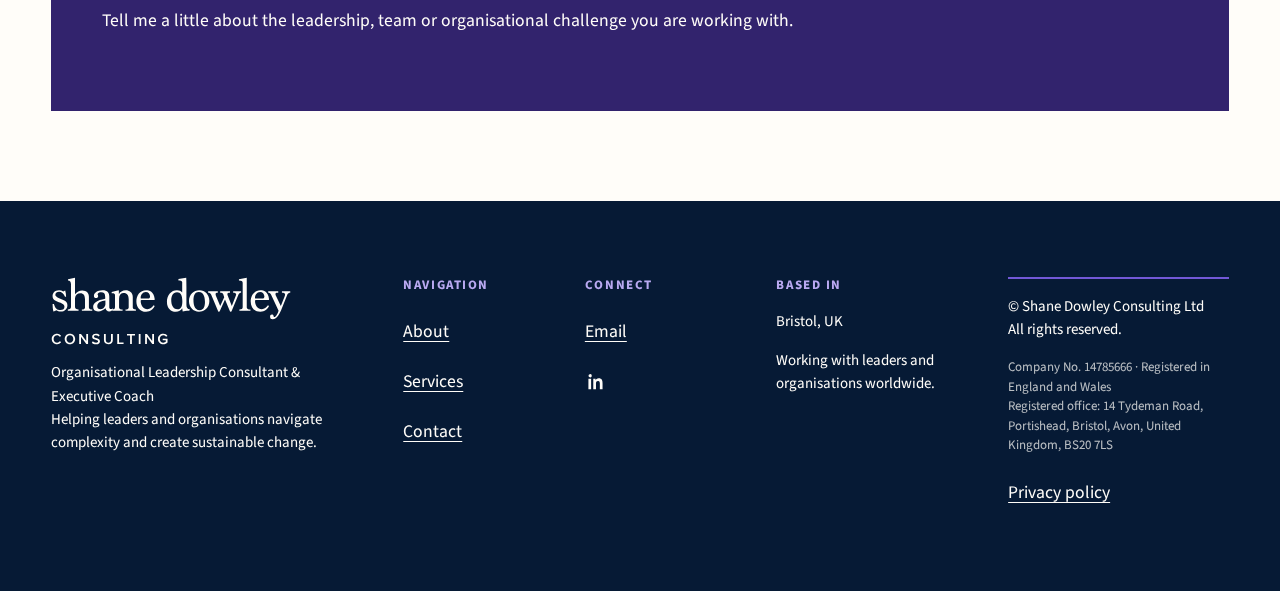
==== commit 9cb089a3: "deploy: add Room to Think site discovery" ====
--- a/index.html
+++ b/index.html
@@ -172,9 +172,9 @@
           </div>
           <div class="reading-width">
             <p>
-              I help leaders, managers, teams and organisations understand what is
-              really happening, align around a clear direction and strengthen the
-              relationships and behaviours that shape performance.
+              I help leaders, managers, teams and organisations understand what
+              is really happening, align around a clear direction and strengthen
+              the relationships and behaviours that shape performance.
             </p>
             <div class="positioning-outcomes">
               <p class="positioning-outcome-line">
@@ -259,6 +259,30 @@
                 <span aria-hidden="true">→</span></a
               >
             </article>
+          </div>
+        </div>
+      </section>
+
+      <section class="section home-offering" aria-labelledby="home-rtt-heading">
+        <div class="container home-offering__grid">
+          <div class="home-offering__intro">
+            <p class="rtt-eyebrow">Room to Think</p>
+            <h2 id="home-rtt-heading">
+              Sometimes you don’t need a programme. You just need room to think.
+            </h2>
+          </div>
+
+          <div class="home-offering__body">
+            <p class="home-offering__proposition">
+              One issue. One hour. Get unstuck.
+            </p>
+            <p>
+              A focused, one-off coaching conversation for when there’s an
+              issue, challenge or decision taking up too much of your thinking.
+            </p>
+            <a class="text-link" href="/room-to-think/">
+              Discover Room to Think <span aria-hidden="true">→</span>
+            </a>
           </div>
         </div>
       </section>
--- a/assets/css/site.css
+++ b/assets/css/site.css
@@ -1015,6 +1015,48 @@
   font-weight: 700;
 }
 
+/* Homepage — Room to Think discovery. */
+.home-offering {
+  background: var(--color-cream);
+}
+
+.home-offering__grid {
+  display: grid;
+  grid-template-columns: repeat(2, minmax(0, 1fr));
+  column-gap: var(--space-lg);
+}
+
+.home-offering__intro {
+  padding-inline-end: var(--space-lg);
+}
+
+.home-offering__intro h2 {
+  max-width: 16ch;
+  margin-block-end: 0;
+  font-size: var(--font-size-h2);
+}
+
+.home-offering__body {
+  padding-block-start: calc(var(--font-size-xs) * 1.3 + var(--space-sm));
+  padding-inline-start: var(--space-lg);
+  border-inline-start: var(--border-width) solid var(--color-border);
+}
+
+.home-offering__body > * {
+  max-width: 34rem;
+}
+
+.home-offering__proposition {
+  margin-block-start: 0;
+  font-family: var(--font-display);
+  font-size: var(--font-size-h3);
+  line-height: var(--line-height-heading);
+}
+
+.home-offering .text-link {
+  color: var(--color-lavender);
+}
+
 .conversation-section {
   padding-block: 0 var(--space-xl);
   background: var(--color-paper);
@@ -1517,6 +1559,33 @@
   font-weight: 700;
 }
 
+.service-offering {
+  max-width: 47rem;
+  margin-block-start: var(--space-lg);
+  padding-block-start: var(--space-lg);
+  border-block-start: var(--border-width) solid var(--color-border);
+}
+
+.service-offering .services-eyebrow {
+  margin-block-end: var(--space-sm);
+}
+
+.service-offering h3 {
+  margin-block: 0 var(--space-sm);
+  font-family: var(--font-display);
+  font-size: var(--font-size-h3);
+  font-weight: 400;
+  line-height: var(--line-height-heading);
+}
+
+.service-offering p {
+  max-width: 42rem;
+}
+
+.service-offering .text-link {
+  color: var(--color-lavender);
+}
+
 .service-detail__aside {
   min-width: 0;
   display: flex;
@@ -1629,6 +1698,532 @@
   margin-block-end: 0;
   padding-block-start: var(--space-sm);
   border-block-start: var(--border-width) solid rgba(9, 26, 52, 0.24);
+}
+
+/* Room to Think product page. */
+.rtt-hero {
+  color: var(--color-ink);
+  background: var(--color-cream);
+}
+
+.rtt-hero__content {
+  padding-block-start: var(--space-xl);
+  padding-block-end: var(--space-lg);
+}
+
+.rtt-eyebrow {
+  margin-block-end: var(--space-md);
+  color: var(--color-lavender);
+  font-size: var(--font-size-xs);
+  font-weight: 750;
+  letter-spacing: 0.12em;
+  line-height: 1.3;
+  text-transform: uppercase;
+}
+
+.rtt-hero h1 {
+  max-width: 13ch;
+  margin-block-end: var(--space-lg);
+  font-size: var(--font-size-h1);
+}
+
+.rtt-hero h1 span {
+  display: block;
+}
+
+.rtt-hero__grid {
+  display: grid;
+  grid-template-columns: repeat(2, minmax(0, 1fr));
+  column-gap: var(--space-lg);
+}
+
+.rtt-hero__main {
+  padding-inline-end: var(--space-lg);
+}
+
+.rtt-hero__actions {
+  margin-block-start: var(--space-lg);
+  align-self: start;
+  justify-self: center;
+  padding-block-start: 5.5rem;
+}
+
+.rtt-hero__question {
+  margin-block: var(--space-lg) 0;
+  font-family: var(--font-display);
+  font-size: var(--font-size-h3);
+  font-weight: 400;
+  line-height: var(--line-height-heading);
+}
+
+.rtt-hero__lead {
+  max-width: 40rem;
+  margin-block-end: 0;
+}
+
+/* Room to Think recognition. */
+.rtt-recognition {
+  padding-block-start: var(--space-lg);
+}
+
+.rtt-recognition .rtt-reading {
+  max-width: none;
+}
+
+.rtt-recognition h2 {
+  max-width: 42rem;
+  margin-block: 0 var(--space-lg);
+}
+
+.rtt-situations {
+  display: grid;
+  grid-template-columns: repeat(2, minmax(0, 1fr));
+  column-gap: var(--space-lg);
+}
+
+.rtt-situations__column + .rtt-situations__column {
+  padding-inline-start: var(--space-lg);
+  border-inline-start: var(--border-width) solid var(--color-border);
+}
+
+.rtt-situations p {
+  position: relative;
+  margin: 0 0 var(--space-md);
+  padding-inline-start: 2rem;
+}
+
+.rtt-situations p::before {
+  content: "";
+  position: absolute;
+  inset-inline-start: 0;
+  top: 0.65em;
+  width: 0.55rem;
+  height: 0.55rem;
+  border: 2px solid var(--color-lavender);
+  border-radius: 50%;
+}
+
+.rtt-situations p:last-child {
+  margin-block-end: 0;
+}
+
+.rtt-closing {
+  max-width: 48rem;
+  margin: var(--space-xl) auto 0;
+  font-family: var(--font-display);
+  font-size: var(--font-size-h3);
+  font-weight: 400;
+  line-height: var(--line-height-heading);
+  text-align: center;
+}
+
+.rtt-closing strong {
+  font-weight: inherit;
+}
+
+.rtt-recognition__actions {
+  display: none;
+}
+
+/* Room to Think understanding. */
+.rtt-understanding {
+  background: var(--color-paper);
+}
+
+.rtt-understanding .rtt-reading {
+  max-width: none;
+}
+
+.rtt-understanding .rtt-eyebrow {
+  margin-block-end: var(--space-lg);
+}
+
+.rtt-understanding__grid {
+  display: grid;
+  grid-template-columns: repeat(2, minmax(0, 1fr));
+  column-gap: var(--space-lg);
+}
+
+.rtt-understanding__intro {
+  padding-inline-end: var(--space-lg);
+}
+
+.rtt-understanding__intro h2 {
+  margin-block: 0 var(--space-lg);
+}
+
+.rtt-understanding__intro h2 span {
+  display: block;
+}
+
+.rtt-understanding__intro p {
+  max-width: 31rem;
+  margin-block-end: 0;
+}
+
+.rtt-understanding__body {
+  padding-inline-start: var(--space-lg);
+  border-inline-start: var(--border-width) solid var(--color-border);
+}
+
+.rtt-understanding__body > p:first-child {
+  max-width: 38rem;
+  margin-block-start: 0;
+}
+
+.rtt-understanding__boundary {
+  max-width: 38rem;
+  margin-block: var(--space-lg) 0;
+  padding-block-start: var(--space-lg);
+  border-block-start: var(--border-width) solid var(--color-border);
+}
+
+/* Room to Think outcomes. */
+.rtt-outcomes .rtt-reading {
+  max-width: none;
+}
+
+.rtt-outcomes h2 {
+  margin-block: 0 var(--space-lg);
+}
+
+.rtt-outcomes h2 span {
+  display: block;
+}
+
+.rtt-outcome-list {
+  display: grid;
+  grid-template-columns: repeat(2, minmax(0, 1fr));
+  column-gap: var(--space-lg);
+}
+
+.rtt-outcome-list__column + .rtt-outcome-list__column {
+  padding-inline-start: var(--space-lg);
+  border-inline-start: var(--border-width) solid var(--color-border);
+}
+
+.rtt-outcome-list p {
+  position: relative;
+  max-width: 32rem;
+  margin: 0 0 var(--space-md);
+  padding-inline-start: 2rem;
+}
+
+.rtt-outcome-list p::before {
+  content: "";
+  position: absolute;
+  inset-inline-start: 0;
+  top: 0.65em;
+  width: 0.55rem;
+  height: 0.55rem;
+  border: 2px solid var(--color-lavender);
+  border-radius: 50%;
+}
+
+.rtt-outcome-list p:last-child {
+  margin-block-end: 0;
+}
+
+.rtt-outcomes .rtt-closing {
+  max-width: none;
+  margin-block-start: var(--space-xl);
+  font-size: var(--font-size-h2);
+}
+
+/* Room to Think process. */
+.rtt-process {
+  background: var(--color-paper);
+}
+
+.rtt-section-heading {
+  margin-block-end: var(--space-lg);
+}
+
+.rtt-section-heading h2 {
+  margin: 0;
+}
+
+.rtt-process__grid {
+  display: grid;
+  grid-template-columns: repeat(3, minmax(0, 1fr));
+}
+
+.rtt-process__grid > div {
+  padding-inline: var(--space-lg);
+}
+
+.rtt-process__grid > div:first-child {
+  padding-inline-start: 0;
+}
+
+.rtt-process__grid > div + div {
+  border-inline-start: var(--border-width) solid var(--color-border);
+}
+
+.rtt-process__grid h3 {
+  margin-block: 0 var(--space-md);
+  font-family: var(--font-display);
+  font-size: var(--font-size-h3);
+  font-weight: 500;
+  line-height: var(--line-height-heading);
+}
+
+.rtt-process__grid p {
+  max-width: 21rem;
+  margin-block: 0;
+}
+
+.rtt-process__closing {
+  margin: var(--space-xl) 0 0;
+  font-family: var(--font-display);
+  font-size: var(--font-size-h3);
+  font-weight: 400;
+  line-height: var(--line-height-heading);
+  text-align: center;
+}
+
+.rtt-process__closing strong {
+  font-weight: inherit;
+}
+
+/* Room to Think — why Shane. */
+.rtt-why .rtt-reading {
+  max-width: none;
+}
+
+.rtt-why h2 {
+  margin-block: 0 var(--space-lg);
+}
+
+.rtt-why__grid {
+  display: grid;
+  grid-template-columns: repeat(2, minmax(0, 1fr));
+  column-gap: var(--space-lg);
+}
+
+.rtt-why__experience {
+  padding-inline-end: var(--space-lg);
+}
+
+.rtt-why__perspective {
+  padding-inline-start: var(--space-lg);
+  border-inline-start: var(--border-width) solid var(--color-border);
+}
+
+.rtt-why__grid p {
+  max-width: 34rem;
+}
+
+.rtt-why__grid p:first-child {
+  margin-block-start: 0;
+}
+
+.rtt-why__grid p:last-child {
+  margin-block-end: 0;
+}
+
+.rtt-why__moment {
+  margin-block: var(--space-lg);
+  font-family: var(--font-display);
+  font-size: var(--font-size-h3);
+  line-height: var(--line-height-heading);
+}
+
+.rtt-why__moment strong {
+  font-weight: 400;
+}
+
+.rtt-why .rtt-closing {
+  max-width: none;
+  margin-block-start: var(--space-xl);
+  font-size: var(--font-size-h3);
+  text-align: center;
+}
+
+/* Room to Think booking. */
+.rtt-booking {
+  color: var(--color-paper);
+  background: var(--color-navy);
+}
+
+.rtt-booking__layout {
+  display: grid;
+  grid-template-columns: repeat(2, minmax(0, 1fr));
+  column-gap: var(--space-lg);
+}
+
+.rtt-booking__layout > div:first-child {
+  padding-inline-end: var(--space-lg);
+}
+
+.rtt-booking .rtt-eyebrow {
+  margin-block-end: var(--space-lg);
+}
+
+.rtt-booking h2 span {
+  display: block;
+}
+
+.rtt-booking h2 {
+  margin: 0;
+  color: var(--color-paper);
+}
+
+.rtt-booking__content {
+  padding-inline-start: var(--space-lg);
+  border-inline-start: var(--border-width) solid var(--color-navy-soft);
+}
+
+.rtt-booking__content > p {
+  max-width: 36rem;
+}
+
+.rtt-price {
+  margin-block: 0 var(--space-xs);
+}
+
+.rtt-price span {
+  display: block;
+  margin-block-end: var(--space-xs);
+  color: var(--color-lavender-light);
+  font-size: var(--font-size-sm);
+  font-weight: 700;
+}
+
+.rtt-price strong {
+  display: block;
+  font-family: var(--font-display);
+  font-size: var(--font-size-h2);
+  font-weight: 500;
+  line-height: var(--line-height-tight);
+}
+
+.rtt-booking__actions {
+  margin-block-start: var(--space-lg);
+}
+
+/* Room to Think practical questions. */
+.rtt-faq .rtt-reading {
+  max-width: none;
+}
+
+.rtt-faq #rtt-faq-heading {
+  margin-block: 0 var(--space-lg);
+}
+
+.rtt-faq #rtt-faq-heading span {
+  display: block;
+}
+
+.rtt-faq__items {
+  display: grid;
+  grid-template-columns: repeat(2, minmax(0, 1fr));
+  column-gap: var(--space-xl);
+  position: relative;
+  margin-block-start: var(--space-lg);
+}
+
+.rtt-faq__items::after {
+  content: "";
+  position: absolute;
+  inset-block: 0;
+  left: 50%;
+  width: var(--border-width);
+  background: var(--color-border);
+}
+
+.rtt-faq__item {
+  position: relative;
+  padding-inline-start: 2rem;
+  padding-inline-end: var(--space-lg);
+  margin-block-end: var(--space-lg);
+}
+
+/* First three questions in the left column. */
+.rtt-faq__item:nth-child(1) {
+  grid-column: 1;
+  grid-row: 1;
+}
+
+.rtt-faq__item:nth-child(2) {
+  grid-column: 1;
+  grid-row: 2;
+}
+
+.rtt-faq__item:nth-child(3) {
+  grid-column: 1;
+  grid-row: 3;
+}
+
+/* Final two questions in the right column. */
+.rtt-faq__item:nth-child(4) {
+  grid-column: 2;
+  grid-row: 1;
+}
+
+.rtt-faq__item:nth-child(5) {
+  grid-column: 2;
+  grid-row: 2;
+}
+
+.rtt-faq__item::before {
+  content: "";
+  position: absolute;
+  left: 0;
+  top: 0.65em;
+  width: 0.45rem;
+  height: 0.45rem;
+  border: 2px solid var(--color-lavender);
+  border-radius: 50%;
+}
+
+.rtt-faq__item h3 {
+  margin: 0 0 var(--space-xs);
+  font-family: var(--font-display);
+  font-size: var(--font-size-h3);
+  font-weight: 400;
+}
+
+.rtt-faq__item p {
+  margin: 0;
+}
+
+/* Room to Think preparation page. */
+.prepare-hero {
+  color: var(--color-ink);
+  background: var(--color-cream);
+}
+
+.prepare-hero__content {
+  max-width: var(--reading-width);
+  padding-block: var(--space-2xl);
+}
+
+.prepare-eyebrow {
+  margin-block-end: var(--space-md);
+  color: var(--color-lavender);
+  font-size: var(--font-size-xs);
+  font-weight: 750;
+  letter-spacing: 0.12em;
+  line-height: 1.3;
+  text-transform: uppercase;
+}
+
+.prepare-hero h1 {
+  margin-block-end: var(--space-lg);
+  font-size: var(--font-size-h1);
+}
+
+.prepare-hero h1 span {
+  display: block;
+}
+
+.prepare-hero__content > p:not(.prepare-eyebrow) {
+  max-width: 38rem;
+}
+
+.prepare-hero__actions {
+  margin-block-start: var(--space-lg);
 }
 
 /* Contact page. */
@@ -2187,8 +2782,25 @@
   .why-layout,
   .conversation-panel,
   .about-journey__grid,
-  .about-bring__grid {
+  .about-bring__grid,
+  .home-offering__grid {
     grid-template-columns: 1fr;
+  }
+
+  .home-offering__intro {
+    padding-inline-end: 0;
+  }
+
+  .home-offering__intro h2 {
+    max-width: 18ch;
+  }
+
+  .home-offering__body {
+    margin-block-start: var(--space-lg);
+    padding-block-start: var(--space-lg);
+    padding-inline-start: 0;
+    border-block-start: var(--border-width) solid var(--color-border);
+    border-inline-start: 0;
   }
 
   .services-hero__grid,
@@ -2385,6 +2997,146 @@
 
   .why-lead {
     font-size: 1.7rem;
+  }
+
+  /* Room to Think — compact layout. */
+  .rtt-hero__grid {
+    grid-template-columns: 1fr;
+  }
+
+  .rtt-hero__main {
+    padding-inline-end: 0;
+  }
+
+  .rtt-hero__actions {
+    display: none;
+  }
+
+  .rtt-recognition__actions {
+    display: block;
+    margin-block-start: var(--space-lg);
+    text-align: center;
+  }
+
+  .rtt-situations {
+    grid-template-columns: 1fr;
+  }
+
+  .rtt-situations__column + .rtt-situations__column {
+    padding-inline-start: 0;
+    border-inline-start: 0;
+  }
+
+  .rtt-situations__column:first-child p:last-child {
+    margin-block-end: var(--space-md);
+  }
+  /* Room to Think — understanding. */
+  .rtt-understanding__grid {
+    grid-template-columns: 1fr;
+  }
+
+  .rtt-understanding__intro {
+    padding-inline-end: 0;
+  }
+
+  .rtt-understanding__intro p {
+    max-width: none;
+  }
+
+  .rtt-understanding__body {
+    margin-block-start: var(--space-lg);
+    padding-inline-start: 0;
+    border-inline-start: 0;
+  }
+
+  .rtt-understanding__body > p:first-child,
+  .rtt-understanding__boundary {
+    max-width: none;
+  }
+
+  /* Room to Think — outcomes. */
+  .rtt-outcome-list {
+    grid-template-columns: 1fr;
+  }
+
+  .rtt-outcome-list__column + .rtt-outcome-list__column {
+    padding-inline-start: 0;
+    border-inline-start: 0;
+  }
+
+  .rtt-outcome-list p {
+    max-width: none;
+  }
+
+  .rtt-outcome-list__column:first-child p:last-child {
+    margin-block-end: var(--space-md);
+  }
+
+  /* Room to Think — process. */
+  .rtt-process__grid {
+    grid-template-columns: 1fr;
+  }
+
+  .rtt-process__grid > div {
+    padding-inline: 0;
+  }
+
+  .rtt-process__grid > div + div {
+    margin-block-start: var(--space-lg);
+    padding-block-start: var(--space-lg);
+    border-inline-start: 0;
+    border-block-start: var(--border-width) solid var(--color-border);
+  }
+
+  .rtt-process__grid p {
+    max-width: none;
+  }
+  /* Room to Think — why Shane. */
+  .rtt-why__grid {
+    grid-template-columns: 1fr;
+  }
+
+  .rtt-why__experience {
+    padding-inline-end: 0;
+  }
+
+  .rtt-why__perspective {
+    margin-block-start: var(--space-lg);
+    padding-inline-start: 0;
+    border-inline-start: 0;
+  }
+
+  .rtt-why__grid p {
+    max-width: none;
+  }
+  /* Room to Think — booking. */
+  .rtt-booking__layout {
+    grid-template-columns: 1fr;
+  }
+
+  .rtt-booking__layout > div:first-child {
+    padding-inline-end: 0;
+  }
+
+  .rtt-booking__content {
+    margin-block-start: var(--space-lg);
+    padding-inline-start: 0;
+    border-inline-start: 0;
+  }
+
+  /* Room to Think — FAQ. */
+  .rtt-faq__items {
+    grid-template-columns: 1fr;
+  }
+
+  .rtt-faq__items::after {
+    display: none;
+  }
+
+  .rtt-faq__column + .rtt-faq__column {
+    margin-block-start: var(--space-lg);
+    padding-inline-start: 0;
+    border-inline-start: none;
   }
 }
 
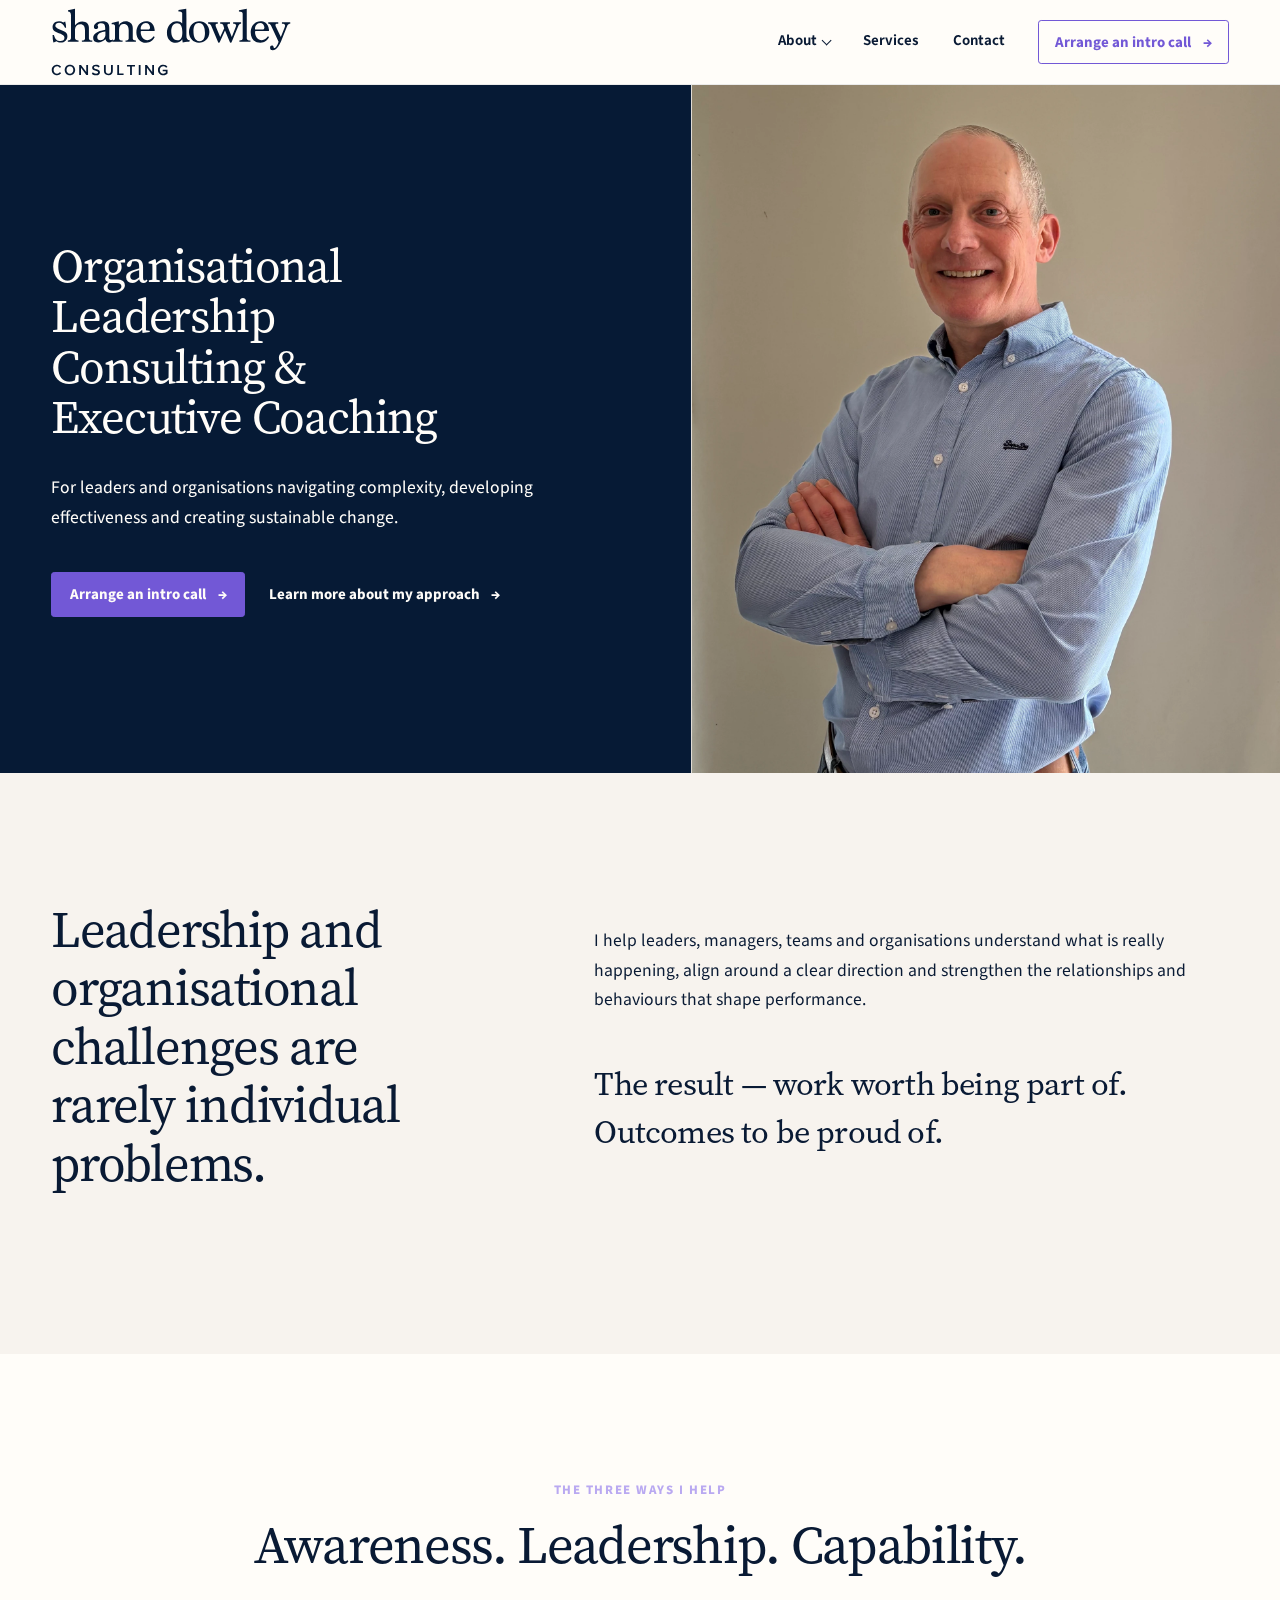
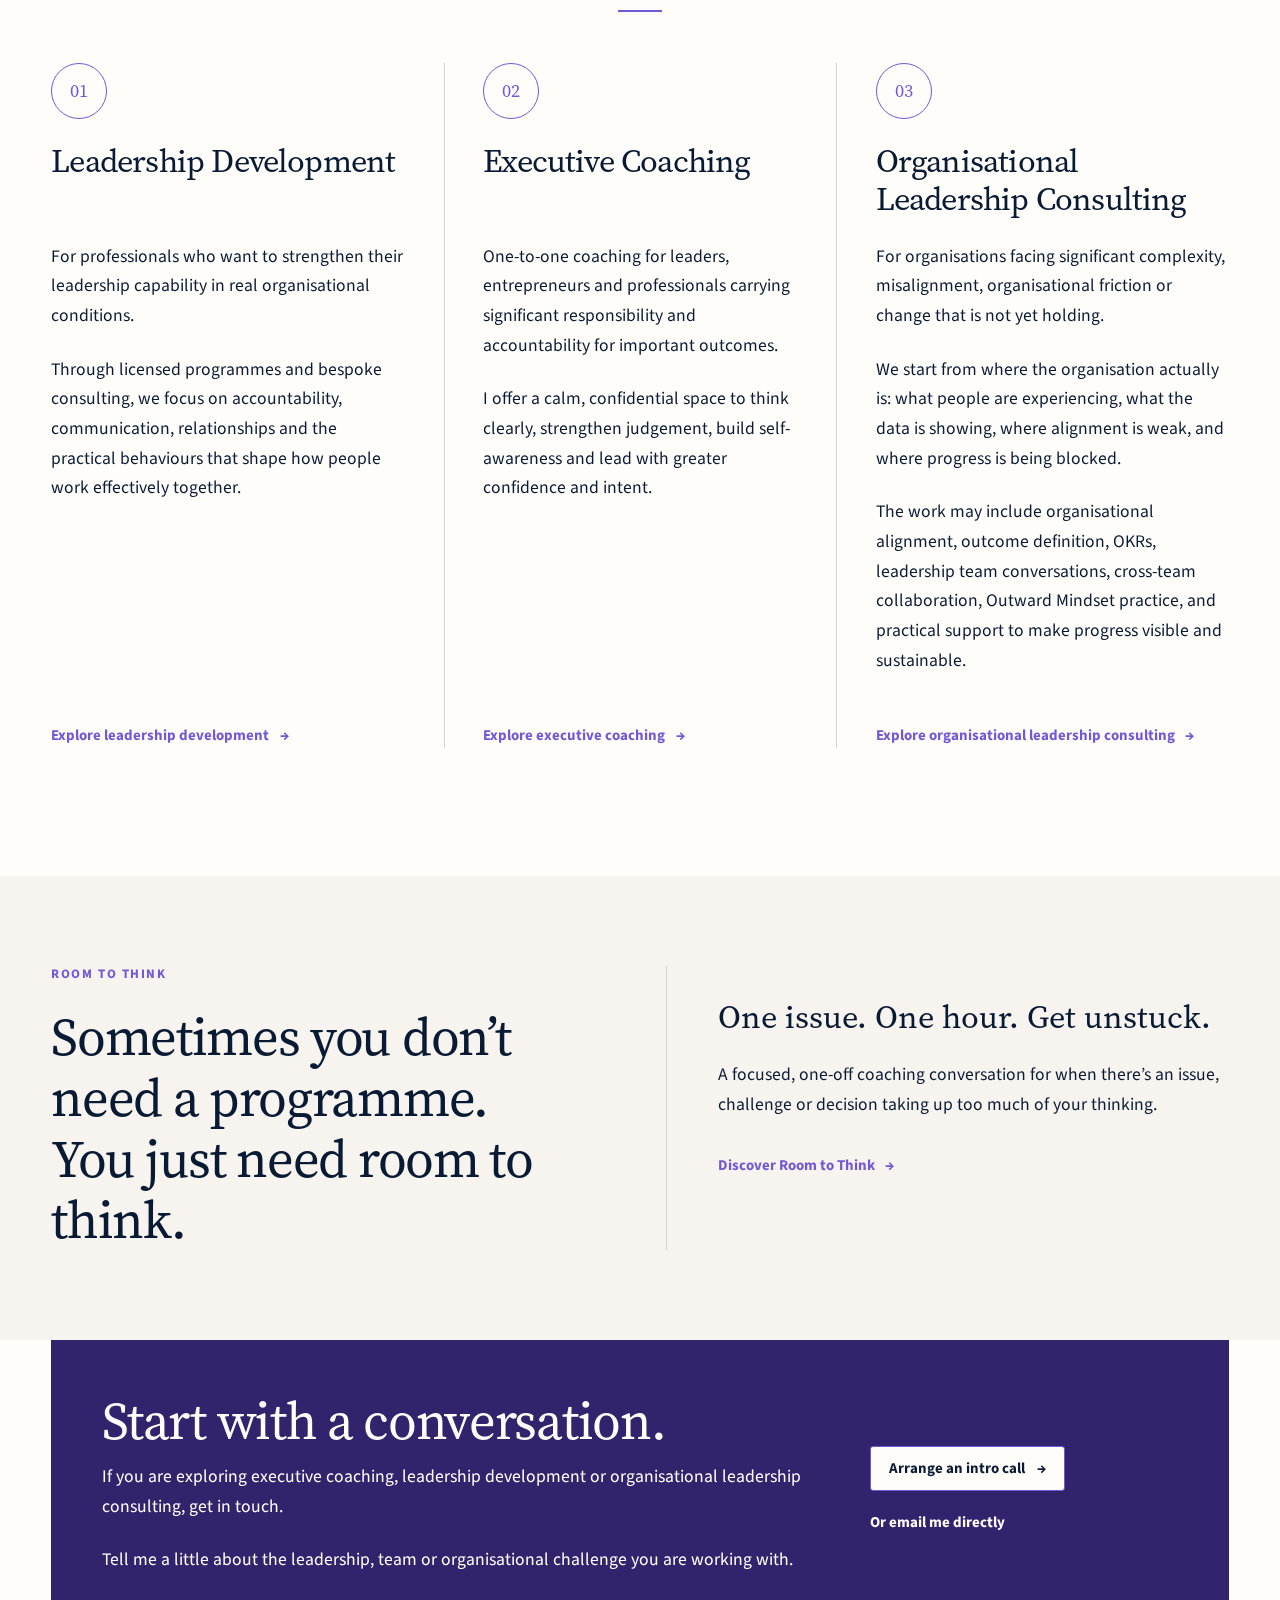
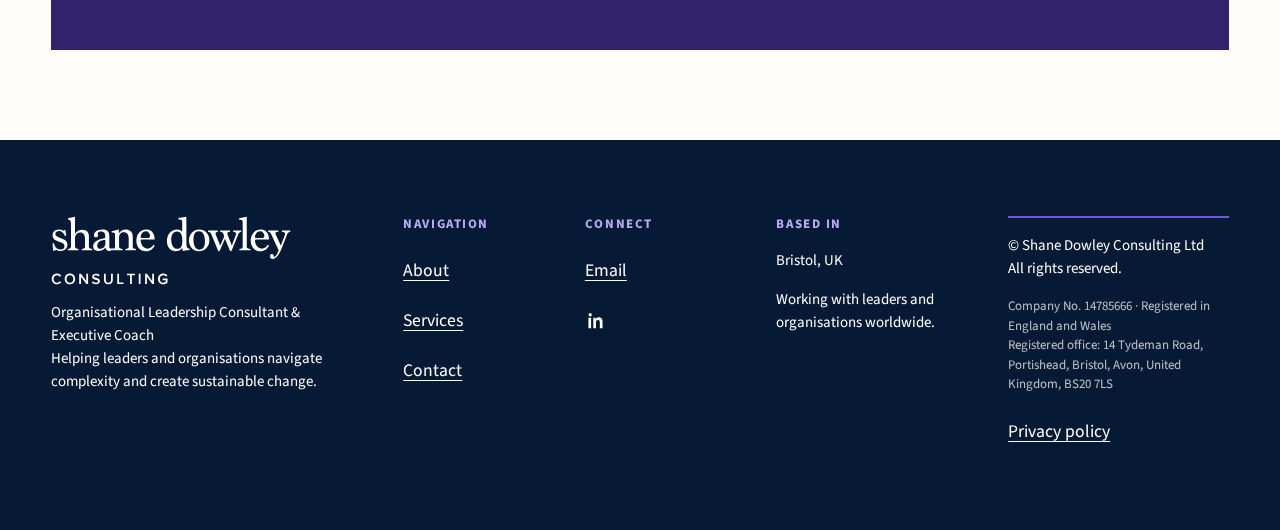
==== commit 28ec68f2: "deploy: refine Room to Think homepage heading" ====
--- a/index.html
+++ b/index.html
@@ -268,7 +268,10 @@
           <div class="home-offering__intro">
             <p class="rtt-eyebrow">Room to Think</p>
             <h2 id="home-rtt-heading">
-              Sometimes you don’t need a programme. You just need room to think.
+              Sometimes you don’t need a programme.<br
+                class="wide-only-break"
+              />
+              You just need room to think.
             </h2>
           </div>
 
--- a/assets/css/site.css
+++ b/assets/css/site.css
@@ -1031,9 +1031,13 @@
 }
 
 .home-offering__intro h2 {
-  max-width: 16ch;
+  max-width: none;
   margin-block-end: 0;
   font-size: var(--font-size-h2);
+}
+
+.wide-only-break {
+  display: inline;
 }
 
 .home-offering__body {
@@ -2787,6 +2791,10 @@
     grid-template-columns: 1fr;
   }
 
+  .wide-only-break {
+    display: none;
+  }
+
   .home-offering__intro {
     padding-inline-end: 0;
   }
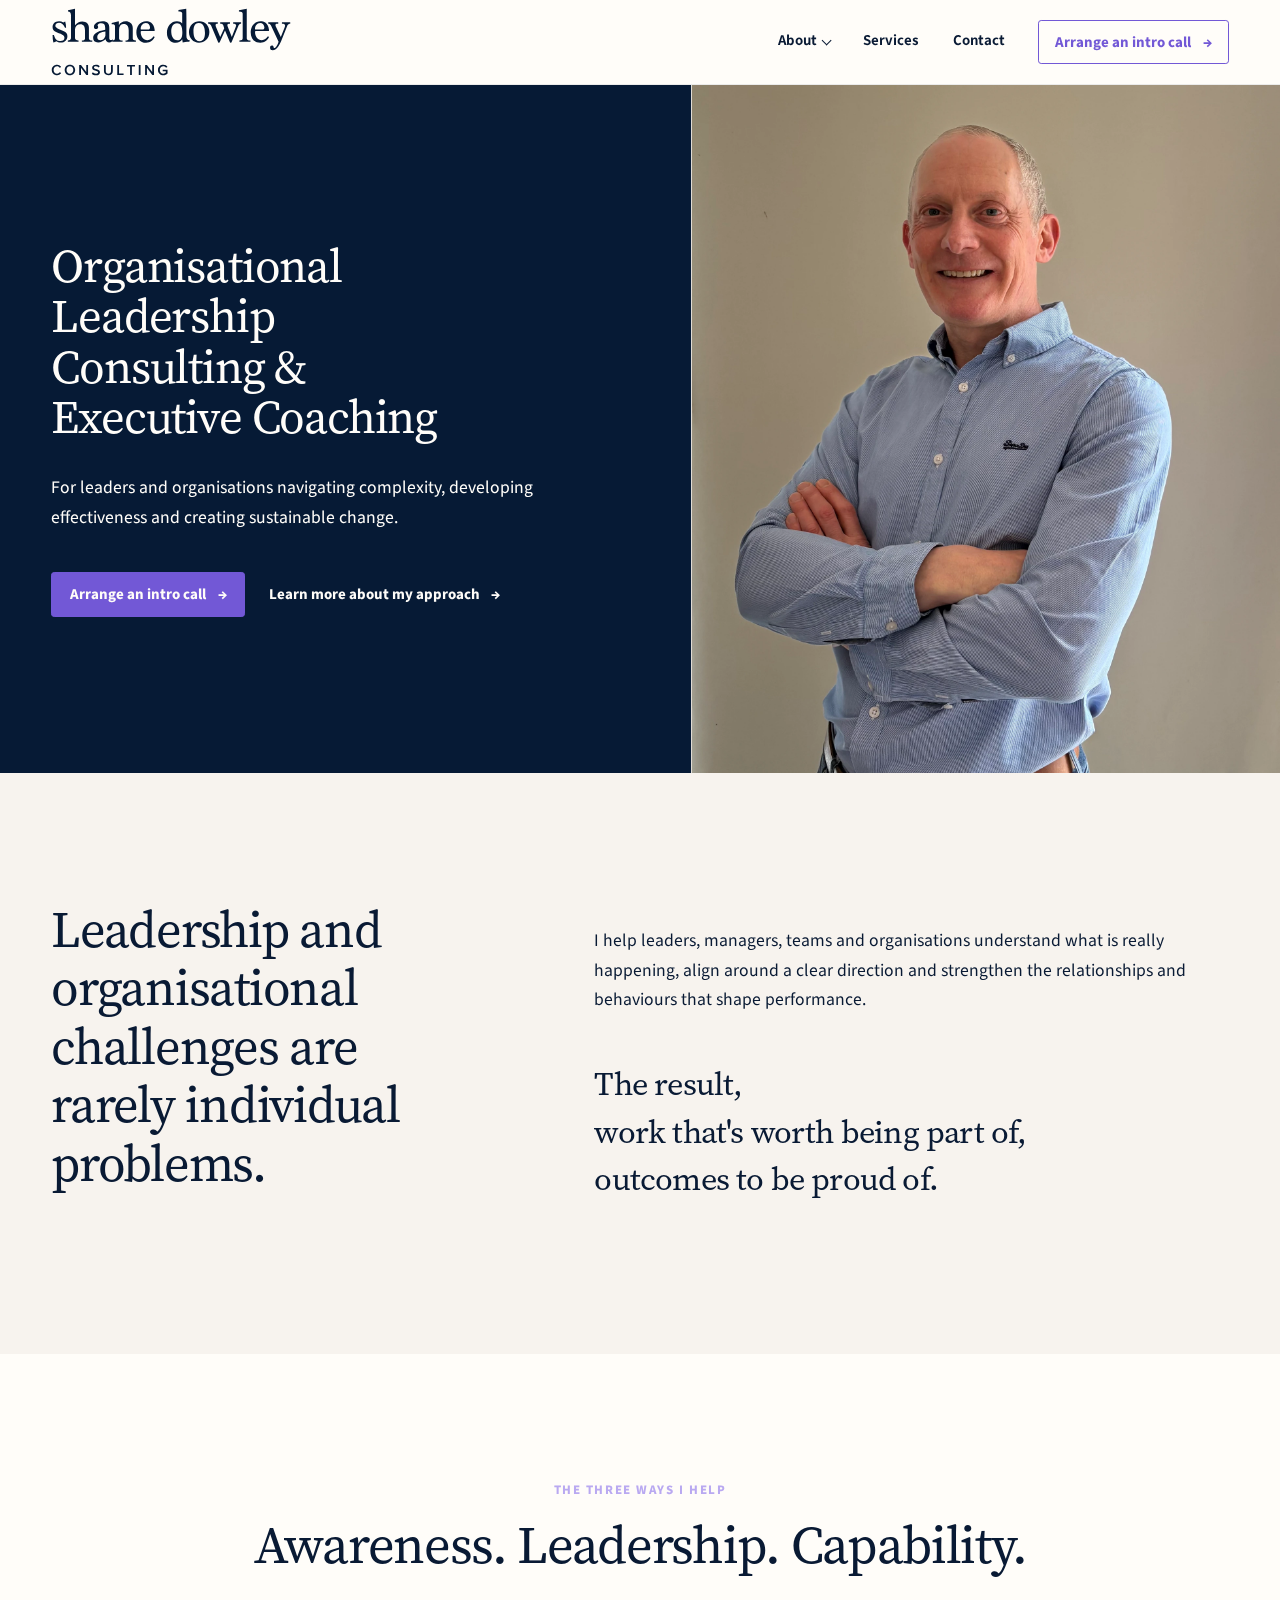
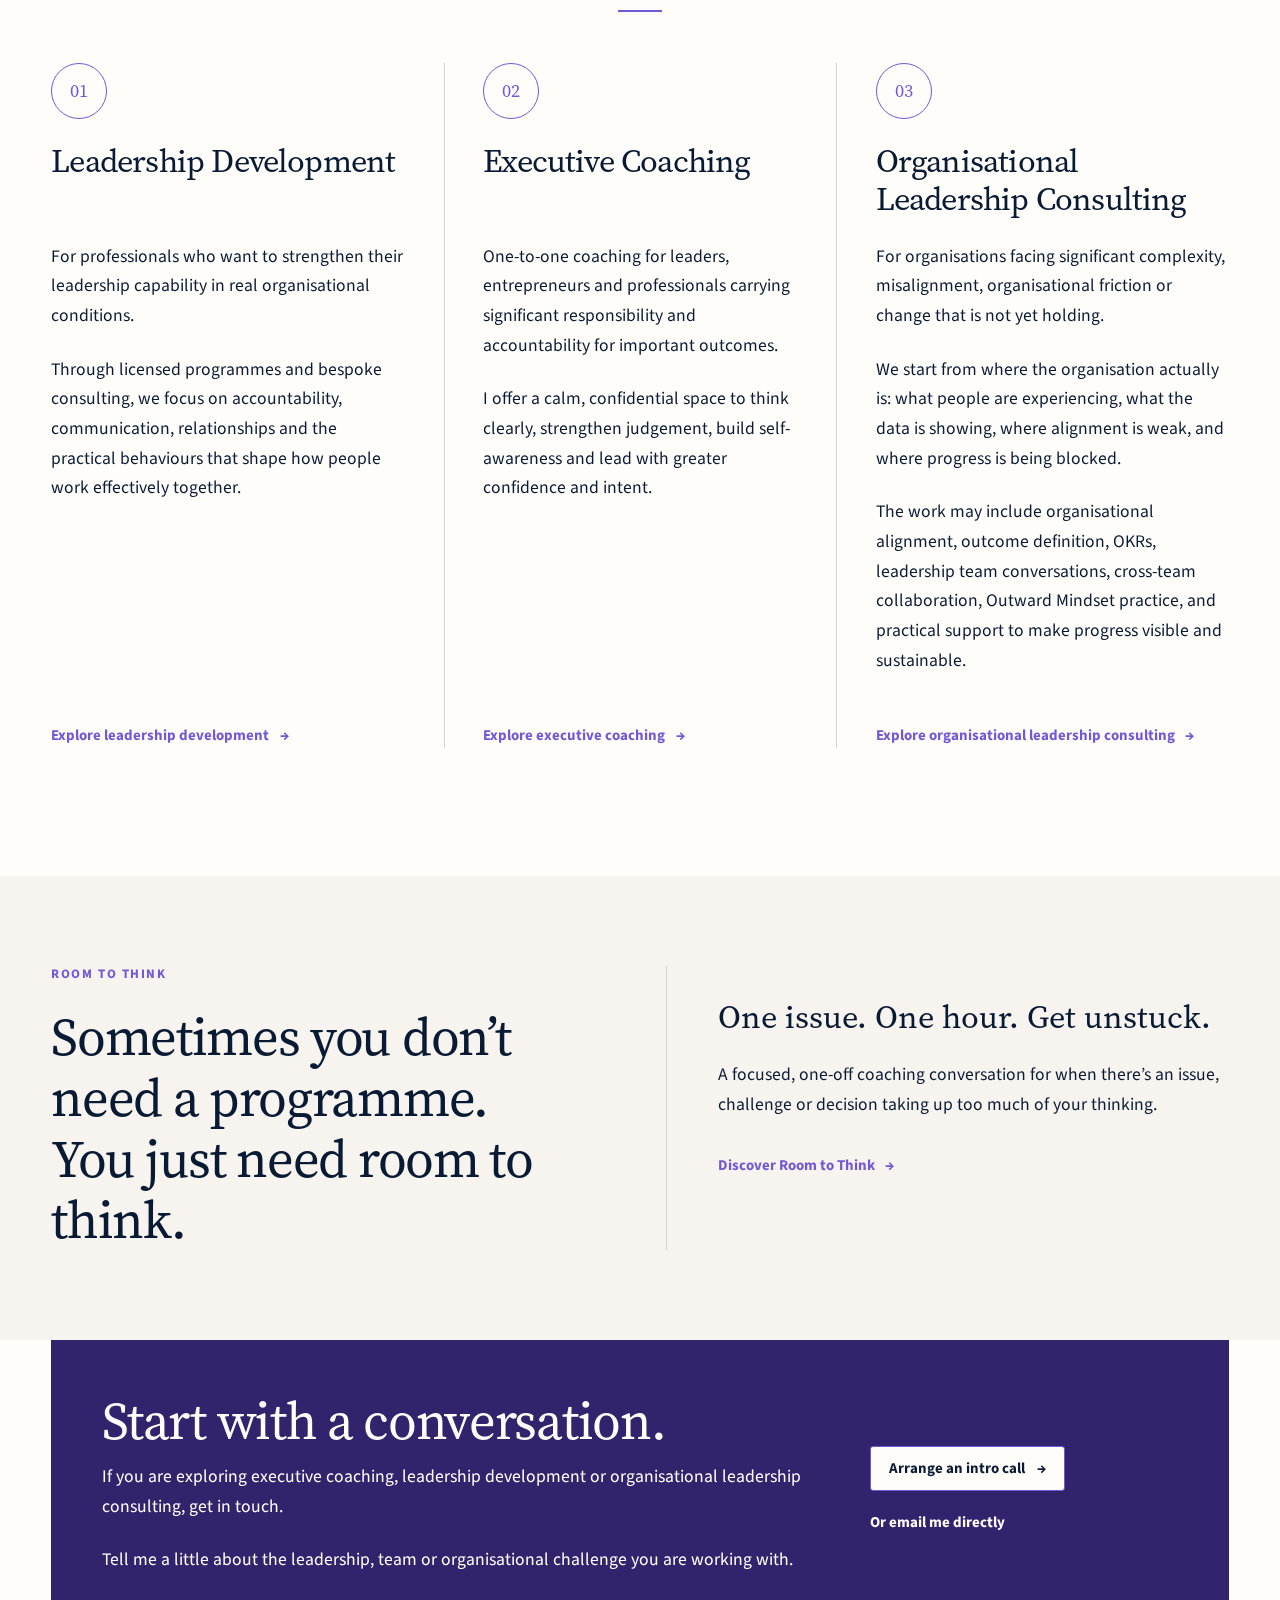
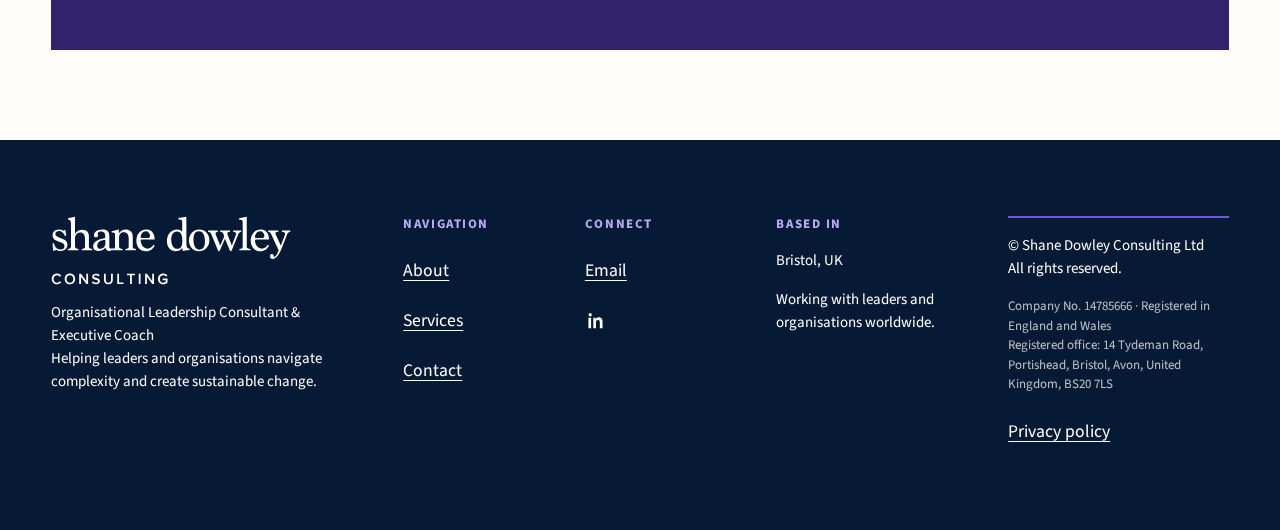
==== commit f656dde1: "deploy: update Home and About page copy" ====
--- a/index.html
+++ b/index.html
@@ -177,10 +177,11 @@
               the relationships and behaviours that shape performance.
             </p>
             <div class="positioning-outcomes">
+              <p class="positioning-outcome-line">The result,</p>
               <p class="positioning-outcome-line">
-                The result — work worth being part of.
-              </p>
-              <p class="positioning-outcome-line">Outcomes to be proud of.</p>
+                work that's worth being part of,
+              </p>
+              <p class="positioning-outcome-line">outcomes to be proud of.</p>
             </div>
           </div>
         </div>
--- a/assets/css/site.css
+++ b/assets/css/site.css
@@ -1600,43 +1600,6 @@
   border-inline-start: var(--border-width) solid var(--color-border);
 }
 
-.service-association {
-  width: 100%;
-  min-height: 7.5rem;
-  display: grid;
-  place-items: center;
-}
-
-.service-association__media,
-.service-association__logo {
-  display: block;
-}
-
-.service-association__media {
-  width: 100%;
-}
-
-.service-association__logo {
-  width: 100%;
-  height: auto;
-  margin-inline: auto;
-  object-fit: contain;
-}
-
-.service-association--arbinger .service-association__media {
-  max-width: 13rem;
-}
-
-.service-association--bff .service-association__media {
-  max-width: 8.5rem;
-}
-
-.service-association--stellafai .service-association__media {
-  max-width: 12rem;
-  padding: var(--space-sm);
-  background: var(--color-navy);
-}
-
 .service-testimonial {
   position: relative;
   padding-block-start: 3.5rem;
@@ -1670,10 +1633,6 @@
   display: block;
   margin-block-start: 0.25rem;
   font-weight: 500;
-}
-
-.service-detail__aside--partner-only {
-  justify-content: flex-start;
 }
 
 .services-process {
@@ -2686,11 +2645,6 @@
     align-items: center;
     border-block-start: var(--border-width) solid var(--color-border);
     border-inline-start: 0;
-  }
-
-  .service-detail__aside--partner-only {
-    grid-template-columns: minmax(15rem, 24rem);
-    justify-content: end;
   }
 }
 
@@ -2878,8 +2832,7 @@
     padding-inline: var(--gutter);
   }
 
-  .service-detail__aside,
-  .service-detail__aside--partner-only {
+  .service-detail__aside {
     grid-column: auto;
     grid-template-columns: minmax(0, 1fr) minmax(0, 1.25fr);
     justify-content: stretch;
@@ -3185,25 +3138,12 @@
 
   .service-list,
   .services-process__copy,
-  .service-detail__aside,
-  .service-detail__aside--partner-only {
+  .service-detail__aside {
     grid-template-columns: 1fr;
   }
 
   .service-detail__aside {
     padding-inline: var(--gutter);
-  }
-
-  .service-association--arbinger .service-association__media {
-    max-width: 11.5rem;
-  }
-
-  .service-association--bff .service-association__media {
-    max-width: 7.5rem;
-  }
-
-  .service-association--stellafai .service-association__media {
-    max-width: 11rem;
   }
 
   .contact-location__content {
